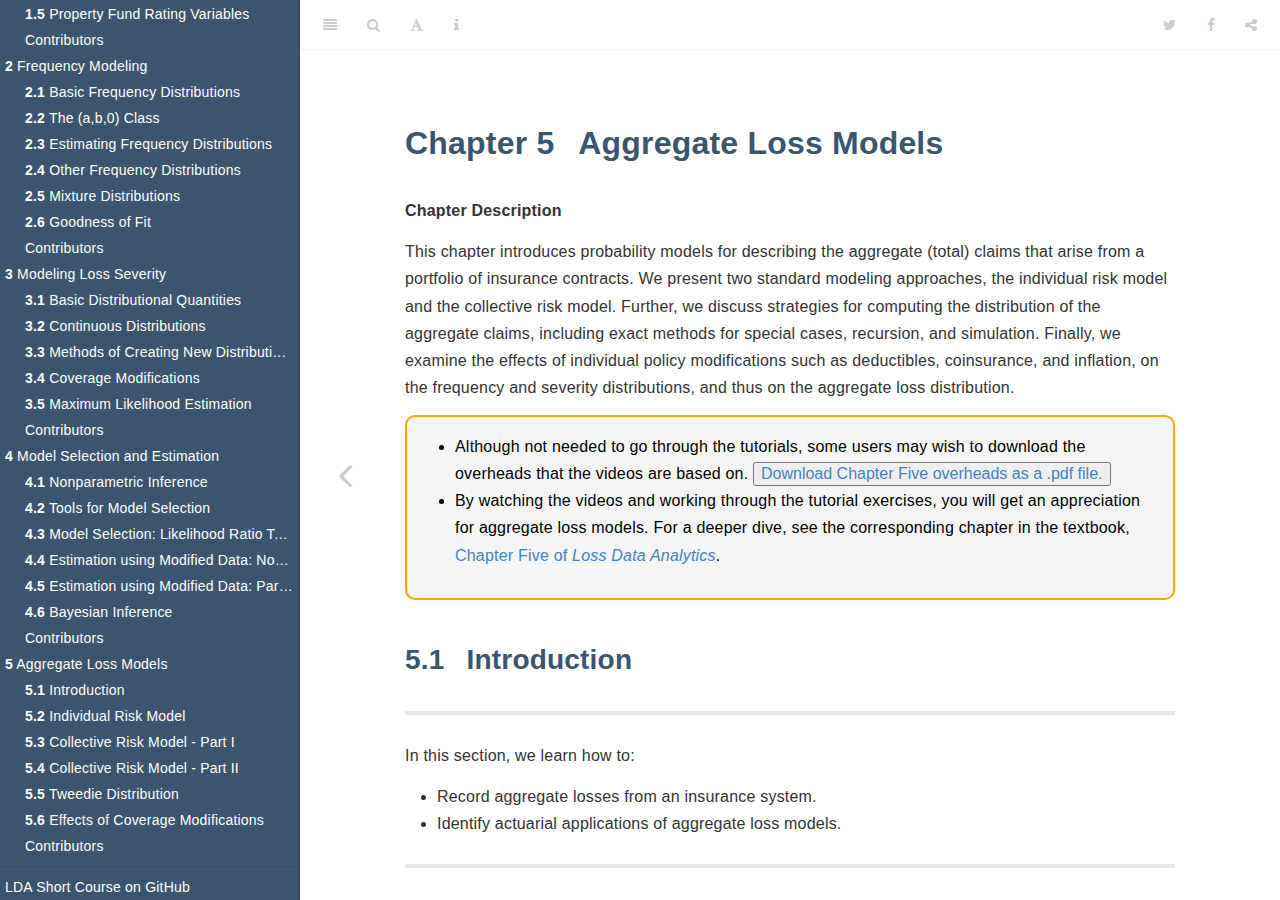
==== docs/aggregate-loss-models.html @ 30277936 "Almost Version 1.0" ====
<!DOCTYPE html>
<html lang="" xml:lang="">
<head>

  <meta charset="utf-8" />
  <meta http-equiv="X-UA-Compatible" content="IE=edge" />
  <title>Chapter 5 Aggregate Loss Models | Loss Data Analytics: Short Course</title>
  <meta name="description" content="This is an interactive, online, freely available short course. It will contain many interactive objects (quizzes, computer demonstrations, interactive graphs, video, and the like) to promote deeper learning." />
  <meta name="generator" content="bookdown 0.21 and GitBook 2.6.7" />

  <meta property="og:title" content="Chapter 5 Aggregate Loss Models | Loss Data Analytics: Short Course" />
  <meta property="og:type" content="book" />
  
  
  <meta property="og:description" content="This is an interactive, online, freely available short course. It will contain many interactive objects (quizzes, computer demonstrations, interactive graphs, video, and the like) to promote deeper learning." />
  <meta name="github-repo" content="https://github.com/OpenActTextDev/LDAShortCourse1" />

  <meta name="twitter:card" content="summary" />
  <meta name="twitter:title" content="Chapter 5 Aggregate Loss Models | Loss Data Analytics: Short Course" />
  
  <meta name="twitter:description" content="This is an interactive, online, freely available short course. It will contain many interactive objects (quizzes, computer demonstrations, interactive graphs, video, and the like) to promote deeper learning." />
  

<meta name="author" content="A short course authored by the Actuarial Community" />



  <meta name="viewport" content="width=device-width, initial-scale=1" />
  <meta name="apple-mobile-web-app-capable" content="yes" />
  <meta name="apple-mobile-web-app-status-bar-style" content="black" />
  
  
<link rel="prev" href="model-selection-and-estimation.html"/>

<script src="libs/jquery-2.2.3/jquery.min.js"></script>
<link href="libs/gitbook-2.6.7/css/style.css" rel="stylesheet" />
<link href="libs/gitbook-2.6.7/css/plugin-table.css" rel="stylesheet" />
<link href="libs/gitbook-2.6.7/css/plugin-bookdown.css" rel="stylesheet" />
<link href="libs/gitbook-2.6.7/css/plugin-highlight.css" rel="stylesheet" />
<link href="libs/gitbook-2.6.7/css/plugin-search.css" rel="stylesheet" />
<link href="libs/gitbook-2.6.7/css/plugin-fontsettings.css" rel="stylesheet" />
<link href="libs/gitbook-2.6.7/css/plugin-clipboard.css" rel="stylesheet" />










<!-- Various toggle functions used throughout --> 
<script language="javascript">
function toggle(id1,id2) {
	var ele = document.getElementById(id1); var text = document.getElementById(id2);
	if (ele.style.display == "block") {ele.style.display = "none"; text.innerHTML = "Show Solution";}
		else {ele.style.display = "block"; text.innerHTML = "Hide Solution";}}
function togglecode(id1,id2) {
   var ele = document.getElementById(id1); var text = document.getElementById(id2);
   if (ele.style.display == "block") {ele.style.display = "none"; text.innerHTML = "Show R Code";}
      else {ele.style.display = "block"; text.innerHTML = "Hide R Code";}}
function toggleEX(id1,id2) {
   var ele = document.getElementById(id1); var text = document.getElementById(id2);
   if (ele.style.display == "block") {ele.style.display = "none"; text.innerHTML = "Show Example";}
      else {ele.style.display = "block"; text.innerHTML = "Hide Example";}}
function toggleTheory(id1,id2) {
   var ele = document.getElementById(id1); var text = document.getElementById(id2);
   if (ele.style.display == "block") {ele.style.display = "none"; text.innerHTML = "Show Theory";}
      else {ele.style.display = "block"; text.innerHTML = "Hide Theory";}}
function toggleQuiz(id1,id2) {
   var ele = document.getElementById(id1); var text = document.getElementById(id2);
   if (ele.style.display == "block") {ele.style.display = "none"; text.innerHTML = "Show Quiz Solution";}
      else {ele.style.display = "block"; text.innerHTML = "Hide Quiz Solution";}}      
</script>

<!-- A few functions for revealing definitions -->
<script language="javascript">
<!--   $( function() {
    $("#tabs").tabs();
  } ); -->

$(document).ready(function(){
    $('[data-toggle="tooltip"]').tooltip();
});

$(document).ready(function(){
    $('[data-toggle="popover"]').popover(); 
});
</script>
<script language="javascript">
function openTab(evt, tabName) {
    var i, tabcontent, tablinks;
    tabcontent = document.getElementsByClassName("tabcontent");
    for (i = 0; i < tabcontent.length; i++) {
        tabcontent[i].style.display = "none";
    }
    tablinks = document.getElementsByClassName("tablinks");
    for (i = 0; i < tablinks.length; i++) {
        tablinks[i].className = tablinks[i].className.replace(" active", "");
    }
    document.getElementById(tabName).style.display = "block";
    evt.currentTarget.className += " active";
}

// Get the element with id="defaultOpen" and click on it
document.getElementById("defaultOpen").click();
</script>

<script language="javascript">
function toggle(id1,id2) {
	var ele = document.getElementById(id1); var text = document.getElementById(id2);
	if (ele.style.display == "block") {ele.style.display = "none"; text.innerHTML = "Show Solution";}
		else {ele.style.display = "block"; text.innerHTML = "Hide Solution";}}
</script>

<script language="javascript">
function togglecode(id1,id2) {
   var ele = document.getElementById(id1); var text = document.getElementById(id2);
   if (ele.style.display == "block") {ele.style.display = "none"; text.innerHTML = "Show R Code";}
      else {ele.style.display = "block"; text.innerHTML = "Hide R Code";}}
</script>
<script language="javascript">
function toggleEX(id1,id2) {
   var ele = document.getElementById(id1); var text = document.getElementById(id2);
   if (ele.style.display == "block") {ele.style.display = "none"; text.innerHTML = "Show Example";}
      else {ele.style.display = "block"; text.innerHTML = "Hide Example";}}
</script>
<script language="javascript">
function toggleTheory(id1,id2) {
   var ele = document.getElementById(id1); var text = document.getElementById(id2);
   if (ele.style.display == "block") {ele.style.display = "none"; text.innerHTML = "Show Theory";}
      else {ele.style.display = "block"; text.innerHTML = "Hide Theory";}}
</script>

<script language="javascript">
function toggleDet(id1,id2) {
   var ele = document.getElementById(id1); var text = document.getElementById(id2);
   if (ele.style.display == "block") {ele.style.display = "none"; text.innerHTML = "Show Details";}
      else {ele.style.display = "block"; text.innerHTML = "Hide  Details";}}
</script>

<script language="javascript">
$(document).ready(function(){
    $('[data-toggle="tooltip"]').tooltip();
});
</script>


<script>
$(document).ready(function(){
    $('[data-toggle="popover"]').popover(); 
});
</script>


<script src=https://cdn.datacamp.com/datacamp-light-latest.min.js></script>


<style>
/* Rearrange console label */
.datacamp-exercise ol li, .datacamp-exercise ul li {
  margin-bottom: 0em !important;
}

/* Remove bullet marker */
.datacamp-exercise ol li::before, .datacamp-exercise ul li::before {
  content: '' !important;
}
</style>


<script language="javascript">
var submitAnswer = function() {

  var radios = document.getElementsByName('choice');
  var val= "";
  for (var i = 0, length = radios.length; i < length; i++) {
      if (radios[i].checked) {
         val = radios[i].value; 
         break;
       }
  }
  
  if (val == "" ) {
    alert('please select choice answer');
  } else if ( val == "Correct" ) {
    alert('Answer is correct !');
  } else {
    alert('Answer is wrong');
  }
};
</script>





<!-- Global site tag (gtag.js) - Google Analytics -->
<script async src="https://www.googletagmanager.com/gtag/js?id=UA-125587869-1"></script>
<script>
  window.dataLayer = window.dataLayer || [];
  function gtag(){dataLayer.push(arguments);}
  gtag('js', new Date());

  gtag('config', 'UA-125587869-1');
</script>



<link rel="stylesheet" href="style.css" type="text/css" />
</head>

<body>



  <div class="book without-animation with-summary font-size-2 font-family-1" data-basepath=".">

    <div class="book-summary">
      <nav role="navigation">

<ul class="summary">
<li><a href="./">Loss Data Analytics: Short Course</a></li>

<li class="divider"></li>
<li class="chapter" data-level="" data-path="index.html"><a href="index.html"><i class="fa fa-check"></i>Preface</a><ul>
<li class="chapter" data-level="" data-path="index.html"><a href="index.html#why-loss-data-analytics"><i class="fa fa-check"></i>Why Loss Data Analytics?</a></li>
<li class="chapter" data-level="" data-path="index.html"><a href="index.html#resources"><i class="fa fa-check"></i>Resources</a></li>
<li class="chapter" data-level="" data-path="index.html"><a href="index.html#how-to-navigate-this-tutorial"><i class="fa fa-check"></i>How to Navigate this Tutorial</a></li>
<li><a href="index.html#a-word-from-our-sponsor-astin-education-astin-academy">A Word from our Sponsor: <br> Astin + Education = Astin Academy</a></li>
<li class="chapter" data-level="" data-path="index.html"><a href="index.html#contributors"><i class="fa fa-check"></i>Contributors</a></li>
</ul></li>
<li class="chapter" data-level="1" data-path="introduction-to-loss-data-analytics.html"><a href="introduction-to-loss-data-analytics.html"><i class="fa fa-check"></i><b>1</b> Introduction to Loss Data Analytics</a><ul>
<li class="chapter" data-level="1.1" data-path="introduction-to-loss-data-analytics.html"><a href="introduction-to-loss-data-analytics.html#Sec:Intro"><i class="fa fa-check"></i><b>1.1</b> Relevance of Analytics to Insurance Activities</a></li>
<li class="chapter" data-level="1.2" data-path="introduction-to-loss-data-analytics.html"><a href="introduction-to-loss-data-analytics.html#Sec:PredModApps"><i class="fa fa-check"></i><b>1.2</b> Insurance Company Operations</a></li>
<li class="chapter" data-level="1.3" data-path="introduction-to-loss-data-analytics.html"><a href="introduction-to-loss-data-analytics.html#Sec:LGPIF"><i class="fa fa-check"></i><b>1.3</b> Case Study: Property Fund Introduction</a><ul>
<li class="chapter" data-level="1.3.1" data-path="introduction-to-loss-data-analytics.html"><a href="introduction-to-loss-data-analytics.html#exercise.-claim-frequency"><i class="fa fa-check"></i><b>1.3.1</b> Exercise. Claim Frequency</a></li>
</ul></li>
<li class="chapter" data-level="1.4" data-path="introduction-to-loss-data-analytics.html"><a href="introduction-to-loss-data-analytics.html#Sec:PropertyFundSeverity"><i class="fa fa-check"></i><b>1.4</b> Property Fund Claim Severity</a><ul>
<li class="chapter" data-level="1.4.1" data-path="introduction-to-loss-data-analytics.html"><a href="introduction-to-loss-data-analytics.html#exercise.-exploring-claim-severities"><i class="fa fa-check"></i><b>1.4.1</b> Exercise. Exploring Claim Severities</a></li>
<li class="chapter" data-level="1.4.2" data-path="introduction-to-loss-data-analytics.html"><a href="introduction-to-loss-data-analytics.html#exercise.-skewness-of-the-claim-severity-distribution"><i class="fa fa-check"></i><b>1.4.2</b> Exercise. Skewness of the Claim Severity Distribution</a></li>
<li class="chapter" data-level="1.4.3" data-path="introduction-to-loss-data-analytics.html"><a href="introduction-to-loss-data-analytics.html#exercise.-claim-severity-by-year"><i class="fa fa-check"></i><b>1.4.3</b> Exercise. Claim Severity by Year</a></li>
</ul></li>
<li class="chapter" data-level="1.5" data-path="introduction-to-loss-data-analytics.html"><a href="introduction-to-loss-data-analytics.html#Sec:LGPIFRatingVariaables"><i class="fa fa-check"></i><b>1.5</b> Property Fund Rating Variables</a><ul>
<li class="chapter" data-level="1.5.1" data-path="introduction-to-loss-data-analytics.html"><a href="introduction-to-loss-data-analytics.html#Ex:ClaimByType"><i class="fa fa-check"></i><b>1.5.1</b> Exercise. Claim by Entity Type, Fire Class, and No Claim Credit</a></li>
</ul></li>
<li class="chapter" data-level="" data-path="introduction-to-loss-data-analytics.html"><a href="introduction-to-loss-data-analytics.html#contributors-1"><i class="fa fa-check"></i>Contributors</a></li>
</ul></li>
<li class="chapter" data-level="2" data-path="frequency-modeling.html"><a href="frequency-modeling.html"><i class="fa fa-check"></i><b>2</b> Frequency Modeling</a><ul>
<li class="chapter" data-level="2.1" data-path="frequency-modeling.html"><a href="frequency-modeling.html#basic-frequency-distributions"><i class="fa fa-check"></i><b>2.1</b> Basic Frequency Distributions</a><ul>
<li class="chapter" data-level="2.1.1" data-path="frequency-modeling.html"><a href="frequency-modeling.html#exercise.-representing-the-number-of-cyber-events-with-a-binomial-distribution"><i class="fa fa-check"></i><b>2.1.1</b> Exercise. Representing the Number of Cyber Events with a Binomial Distribution</a></li>
<li class="chapter" data-level="2.1.2" data-path="frequency-modeling.html"><a href="frequency-modeling.html#exercise.-representing-the-number-of-cyber-events-with-a-poisson-distribution"><i class="fa fa-check"></i><b>2.1.2</b> Exercise. Representing the Number of Cyber Events with a Poisson Distribution</a></li>
<li class="chapter" data-level="2.1.3" data-path="frequency-modeling.html"><a href="frequency-modeling.html#exercise.-comparing-basic-count-distributions"><i class="fa fa-check"></i><b>2.1.3</b> Exercise. Comparing Basic Count Distributions</a></li>
</ul></li>
<li class="chapter" data-level="2.2" data-path="frequency-modeling.html"><a href="frequency-modeling.html#the-ab0-class"><i class="fa fa-check"></i><b>2.2</b> The (a,b,0) Class</a><ul>
<li class="chapter" data-level="2.2.1" data-path="frequency-modeling.html"><a href="frequency-modeling.html#exercise.-determining-probabilities-recursively"><i class="fa fa-check"></i><b>2.2.1</b> Exercise. Determining Probabilities Recursively</a></li>
<li class="chapter" data-level="2.2.2" data-path="frequency-modeling.html"><a href="frequency-modeling.html#exercise.-reverse-engineering-and-recursive-r-functions"><i class="fa fa-check"></i><b>2.2.2</b> Exercise. Reverse Engineering and Recursive <code>R</code> Functions</a></li>
</ul></li>
<li class="chapter" data-level="2.3" data-path="frequency-modeling.html"><a href="frequency-modeling.html#estimating-frequency-distributions"><i class="fa fa-check"></i><b>2.3</b> Estimating Frequency Distributions</a><ul>
<li class="chapter" data-level="2.3.1" data-path="frequency-modeling.html"><a href="frequency-modeling.html#Ex:CountDataCompression"><i class="fa fa-check"></i><b>2.3.1</b> Exercise. Count Data Compression - 1</a></li>
<li class="chapter" data-level="2.3.2" data-path="frequency-modeling.html"><a href="frequency-modeling.html#exercise.-count-data-compression---2"><i class="fa fa-check"></i><b>2.3.2</b> Exercise. Count Data Compression - 2</a></li>
<li class="chapter" data-level="2.3.3" data-path="frequency-modeling.html"><a href="frequency-modeling.html#exercise.-graphing-likelihoods"><i class="fa fa-check"></i><b>2.3.3</b> Exercise. Graphing Likelihoods</a></li>
<li class="chapter" data-level="2.3.4" data-path="frequency-modeling.html"><a href="frequency-modeling.html#exercise.-fitting-a-binomial-distribution"><i class="fa fa-check"></i><b>2.3.4</b> Exercise. Fitting a Binomial Distribution</a></li>
<li class="chapter" data-level="2.3.5" data-path="frequency-modeling.html"><a href="frequency-modeling.html#exercise.-fitting-a-negative-binomial-distribution"><i class="fa fa-check"></i><b>2.3.5</b> Exercise. Fitting a Negative Binomial Distribution</a></li>
</ul></li>
<li class="chapter" data-level="2.4" data-path="frequency-modeling.html"><a href="frequency-modeling.html#other-frequency-distributions"><i class="fa fa-check"></i><b>2.4</b> Other Frequency Distributions</a><ul>
<li class="chapter" data-level="2.4.1" data-path="frequency-modeling.html"><a href="frequency-modeling.html#exercise.-the-ab1-distribution-and-its-moments"><i class="fa fa-check"></i><b>2.4.1</b> Exercise. The (<em>a,b</em>,1) Distribution and its Moments</a></li>
</ul></li>
<li class="chapter" data-level="2.5" data-path="frequency-modeling.html"><a href="frequency-modeling.html#mixture-distributions"><i class="fa fa-check"></i><b>2.5</b> Mixture Distributions</a><ul>
<li class="chapter" data-level="2.5.1" data-path="frequency-modeling.html"><a href="frequency-modeling.html#exercise.-mixtures-of-workers-compensation-claims"><i class="fa fa-check"></i><b>2.5.1</b> Exercise. Mixtures of Workers’ Compensation Claims</a></li>
<li class="chapter" data-level="2.5.2" data-path="frequency-modeling.html"><a href="frequency-modeling.html#exercise.-finite-number-of-mixture-distributions"><i class="fa fa-check"></i><b>2.5.2</b> Exercise. Finite Number of Mixture Distributions</a></li>
<li class="chapter" data-level="2.5.3" data-path="frequency-modeling.html"><a href="frequency-modeling.html#exercise.-gamma-mixture-of-poissons"><i class="fa fa-check"></i><b>2.5.3</b> Exercise. Gamma Mixture of Poissons</a></li>
</ul></li>
<li class="chapter" data-level="2.6" data-path="frequency-modeling.html"><a href="frequency-modeling.html#goodness-of-fit"><i class="fa fa-check"></i><b>2.6</b> Goodness of Fit</a><ul>
<li class="chapter" data-level="2.6.1" data-path="frequency-modeling.html"><a href="frequency-modeling.html#exercise.-goodness-of-fit-zero-modified-poisson"><i class="fa fa-check"></i><b>2.6.1</b> Exercise. Goodness of Fit: Zero-Modified Poisson</a></li>
</ul></li>
<li class="chapter" data-level="" data-path="frequency-modeling.html"><a href="frequency-modeling.html#contributors-2"><i class="fa fa-check"></i>Contributors</a></li>
</ul></li>
<li class="chapter" data-level="3" data-path="modeling-loss-severity.html"><a href="modeling-loss-severity.html"><i class="fa fa-check"></i><b>3</b> Modeling Loss Severity</a><ul>
<li class="chapter" data-level="3.1" data-path="modeling-loss-severity.html"><a href="modeling-loss-severity.html#basic-distributional-quantities"><i class="fa fa-check"></i><b>3.1</b> Basic Distributional Quantities</a><ul>
<li class="chapter" data-level="3.1.1" data-path="modeling-loss-severity.html"><a href="modeling-loss-severity.html#exercise.-moments-can-be-misleading"><i class="fa fa-check"></i><b>3.1.1</b> Exercise. Moments Can Be Misleading</a></li>
<li class="chapter" data-level="3.1.2" data-path="modeling-loss-severity.html"><a href="modeling-loss-severity.html#exercise.-determining-boxplots-and-quantiles"><i class="fa fa-check"></i><b>3.1.2</b> Exercise. Determining Boxplots and Quantiles</a></li>
<li class="chapter" data-level="3.1.3" data-path="modeling-loss-severity.html"><a href="modeling-loss-severity.html#exercise.-gamma-moment-generating-function"><i class="fa fa-check"></i><b>3.1.3</b> Exercise. Gamma Moment Generating Function</a></li>
<li class="chapter" data-level="3.1.4" data-path="modeling-loss-severity.html"><a href="modeling-loss-severity.html#exercise.-visualizing-moment-generating-functions"><i class="fa fa-check"></i><b>3.1.4</b> Exercise. Visualizing Moment Generating Functions</a></li>
<li class="chapter" data-level="3.1.5" data-path="modeling-loss-severity.html"><a href="modeling-loss-severity.html#exercise.-determining-moments-using-moment-generating-functions"><i class="fa fa-check"></i><b>3.1.5</b> Exercise. Determining Moments using Moment Generating Functions</a></li>
</ul></li>
<li class="chapter" data-level="3.2" data-path="modeling-loss-severity.html"><a href="modeling-loss-severity.html#continuous-distributions"><i class="fa fa-check"></i><b>3.2</b> Continuous Distributions</a><ul>
<li class="chapter" data-level="3.2.1" data-path="modeling-loss-severity.html"><a href="modeling-loss-severity.html#exercise."><i class="fa fa-check"></i><b>3.2.1</b> Exercise.</a></li>
<li class="chapter" data-level="3.2.2" data-path="modeling-loss-severity.html"><a href="modeling-loss-severity.html#exercise.-visualizing-the-gamma-distribution"><i class="fa fa-check"></i><b>3.2.2</b> Exercise. Visualizing the Gamma Distribution</a></li>
<li class="chapter" data-level="3.2.3" data-path="modeling-loss-severity.html"><a href="modeling-loss-severity.html#Ex:CreateParetoDensityFct"><i class="fa fa-check"></i><b>3.2.3</b> Exercise. Creating a Pareto Density Function</a></li>
</ul></li>
<li class="chapter" data-level="3.3" data-path="modeling-loss-severity.html"><a href="modeling-loss-severity.html#methods-of-creating-new-distributions"><i class="fa fa-check"></i><b>3.3</b> Methods of Creating New Distributions</a><ul>
<li class="chapter" data-level="3.3.1" data-path="modeling-loss-severity.html"><a href="modeling-loss-severity.html#exercise.-using-the-logarithmic-transformation-to-create-a-new-distribution"><i class="fa fa-check"></i><b>3.3.1</b> Exercise. Using the Logarithmic Transformation to Create a New Distribution</a></li>
<li class="chapter" data-level="3.3.2" data-path="modeling-loss-severity.html"><a href="modeling-loss-severity.html#exercise.-creating-a-mixture-distribution"><i class="fa fa-check"></i><b>3.3.2</b> Exercise. Creating a Mixture Distribution</a></li>
</ul></li>
<li class="chapter" data-level="3.4" data-path="modeling-loss-severity.html"><a href="modeling-loss-severity.html#coverage-modifications"><i class="fa fa-check"></i><b>3.4</b> Coverage Modifications</a><ul>
<li class="chapter" data-level="3.4.1" data-path="modeling-loss-severity.html"><a href="modeling-loss-severity.html#exercise.-calculate-moments-of-the-lognormal-distribution"><i class="fa fa-check"></i><b>3.4.1</b> Exercise. Calculate Moments of the Lognormal Distribution</a></li>
<li class="chapter" data-level="3.4.2" data-path="modeling-loss-severity.html"><a href="modeling-loss-severity.html#exercise.-calculate-limited-expected-value-of-the-lognormal-distribution"><i class="fa fa-check"></i><b>3.4.2</b> Exercise. Calculate Limited Expected Value of the Lognormal Distribution</a></li>
<li class="chapter" data-level="3.4.3" data-path="modeling-loss-severity.html"><a href="modeling-loss-severity.html#exercise.-expected-claims-subject-to-a-deductible"><i class="fa fa-check"></i><b>3.4.3</b> Exercise. Expected Claims Subject to a Deductible</a></li>
<li class="chapter" data-level="3.4.4" data-path="modeling-loss-severity.html"><a href="modeling-loss-severity.html#exercise.-expected-claims-subject-to-a-deductible-and-coinsurance"><i class="fa fa-check"></i><b>3.4.4</b> Exercise. Expected Claims Subject to a Deductible and Coinsurance</a></li>
</ul></li>
<li class="chapter" data-level="3.5" data-path="modeling-loss-severity.html"><a href="modeling-loss-severity.html#maximum-likelihood-estimation"><i class="fa fa-check"></i><b>3.5</b> Maximum Likelihood Estimation</a><ul>
<li class="chapter" data-level="3.5.1" data-path="modeling-loss-severity.html"><a href="modeling-loss-severity.html#Ex:MLEPareto"><i class="fa fa-check"></i><b>3.5.1</b> Exercise. Maximum Likelihood Estimation for a Pareto Distribution</a></li>
<li class="chapter" data-level="3.5.2" data-path="modeling-loss-severity.html"><a href="modeling-loss-severity.html#exercise.-finding-standard-errors-for-maximum-likelihood-estimates"><i class="fa fa-check"></i><b>3.5.2</b> Exercise. Finding Standard Errors for Maximum Likelihood Estimates</a></li>
</ul></li>
<li class="chapter" data-level="" data-path="modeling-loss-severity.html"><a href="modeling-loss-severity.html#contributors-3"><i class="fa fa-check"></i>Contributors</a></li>
</ul></li>
<li class="chapter" data-level="4" data-path="model-selection-and-estimation.html"><a href="model-selection-and-estimation.html"><i class="fa fa-check"></i><b>4</b> Model Selection and Estimation</a><ul>
<li class="chapter" data-level="4.1" data-path="model-selection-and-estimation.html"><a href="model-selection-and-estimation.html#Sec:NonInf"><i class="fa fa-check"></i><b>4.1</b> Nonparametric Inference</a><ul>
<li class="chapter" data-level="4.1.1" data-path="model-selection-and-estimation.html"><a href="model-selection-and-estimation.html#exercise.-empirical-distribution-function-and-quartiles-percentiles-and-quantiles"><i class="fa fa-check"></i><b>4.1.1</b> Exercise. Empirical Distribution Function and Quartiles, Percentiles and Quantiles</a></li>
<li class="chapter" data-level="4.1.2" data-path="model-selection-and-estimation.html"><a href="model-selection-and-estimation.html#exercise.-density-estimators"><i class="fa fa-check"></i><b>4.1.2</b> Exercise. Density Estimators</a></li>
<li class="chapter" data-level="4.1.3" data-path="model-selection-and-estimation.html"><a href="model-selection-and-estimation.html#exercise.-claim-frequency-1"><i class="fa fa-check"></i><b>4.1.3</b> Exercise. Claim Frequency</a></li>
</ul></li>
<li class="chapter" data-level="4.2" data-path="model-selection-and-estimation.html"><a href="model-selection-and-estimation.html#tools-for-model-selection"><i class="fa fa-check"></i><b>4.2</b> Tools for Model Selection</a><ul>
<li class="chapter" data-level="4.2.1" data-path="model-selection-and-estimation.html"><a href="model-selection-and-estimation.html#exercise.-probability-probability-pp-plot"><i class="fa fa-check"></i><b>4.2.1</b> Exercise. Probability-Probability (<span class="math inline">\(pp\)</span>) plot</a></li>
<li class="chapter" data-level="4.2.2" data-path="model-selection-and-estimation.html"><a href="model-selection-and-estimation.html#exercise.-quantile-quantile-qq-plot"><i class="fa fa-check"></i><b>4.2.2</b> Exercise. Quantile-Quantile (<span class="math inline">\(qq\)</span>) plot</a></li>
<li class="chapter" data-level="4.2.3" data-path="model-selection-and-estimation.html"><a href="model-selection-and-estimation.html#exercise.-kolmogorov-smirnov-test"><i class="fa fa-check"></i><b>4.2.3</b> Exercise. Kolmogorov-Smirnov test</a></li>
</ul></li>
<li class="chapter" data-level="4.3" data-path="model-selection-and-estimation.html"><a href="model-selection-and-estimation.html#model-selection-likelihood-ratio-tests-and-goodness-of-fit"><i class="fa fa-check"></i><b>4.3</b> Model Selection: Likelihood Ratio Tests and Goodness of Fit</a></li>
<li class="chapter" data-level="4.4" data-path="model-selection-and-estimation.html"><a href="model-selection-and-estimation.html#estimation-using-modified-data-nonparametric-approach"><i class="fa fa-check"></i><b>4.4</b> Estimation using Modified Data: Nonparametric Approach</a><ul>
<li class="chapter" data-level="4.4.1" data-path="model-selection-and-estimation.html"><a href="model-selection-and-estimation.html#exercise.-nonparametric-estimation-using-modified-data"><i class="fa fa-check"></i><b>4.4.1</b> Exercise. Nonparametric Estimation using Modified Data</a></li>
<li class="chapter" data-level="4.4.2" data-path="model-selection-and-estimation.html"><a href="model-selection-and-estimation.html#exercise.-nonparametric-estimation-using-modified-data-ii"><i class="fa fa-check"></i><b>4.4.2</b> Exercise. Nonparametric Estimation using Modified Data II</a></li>
</ul></li>
<li class="chapter" data-level="4.5" data-path="model-selection-and-estimation.html"><a href="model-selection-and-estimation.html#estimation-using-modified-data-parametric-approach"><i class="fa fa-check"></i><b>4.5</b> Estimation using Modified Data: Parametric Approach</a></li>
<li class="chapter" data-level="4.6" data-path="model-selection-and-estimation.html"><a href="model-selection-and-estimation.html#bayesian-inference"><i class="fa fa-check"></i><b>4.6</b> Bayesian Inference</a><ul>
<li class="chapter" data-level="4.6.1" data-path="model-selection-and-estimation.html"><a href="model-selection-and-estimation.html#visualizing-bayesian-methods"><i class="fa fa-check"></i><b>4.6.1</b> Visualizing Bayesian Methods</a></li>
</ul></li>
<li class="chapter" data-level="" data-path="model-selection-and-estimation.html"><a href="model-selection-and-estimation.html#contributors-4"><i class="fa fa-check"></i>Contributors</a></li>
</ul></li>
<li class="chapter" data-level="5" data-path="aggregate-loss-models.html"><a href="aggregate-loss-models.html"><i class="fa fa-check"></i><b>5</b> Aggregate Loss Models</a><ul>
<li class="chapter" data-level="5.1" data-path="aggregate-loss-models.html"><a href="aggregate-loss-models.html#introduction"><i class="fa fa-check"></i><b>5.1</b> Introduction</a></li>
<li class="chapter" data-level="5.2" data-path="aggregate-loss-models.html"><a href="aggregate-loss-models.html#individual-risk-model"><i class="fa fa-check"></i><b>5.2</b> Individual Risk Model</a><ul>
<li class="chapter" data-level="5.2.1" data-path="aggregate-loss-models.html"><a href="aggregate-loss-models.html#Ex:IRM1"><i class="fa fa-check"></i><b>5.2.1</b> Exercise. Individual Risk Model I</a></li>
<li class="chapter" data-level="5.2.2" data-path="aggregate-loss-models.html"><a href="aggregate-loss-models.html#exercise.-individual-risk-model-ii"><i class="fa fa-check"></i><b>5.2.2</b> Exercise. Individual Risk Model II</a></li>
</ul></li>
<li class="chapter" data-level="5.3" data-path="aggregate-loss-models.html"><a href="aggregate-loss-models.html#collective-risk-model---part-i"><i class="fa fa-check"></i><b>5.3</b> Collective Risk Model - Part I</a><ul>
<li class="chapter" data-level="5.3.1" data-path="aggregate-loss-models.html"><a href="aggregate-loss-models.html#exercise.-collective-risk-model-i"><i class="fa fa-check"></i><b>5.3.1</b> Exercise. Collective Risk Model I</a></li>
</ul></li>
<li class="chapter" data-level="5.4" data-path="aggregate-loss-models.html"><a href="aggregate-loss-models.html#collective-risk-model---part-ii"><i class="fa fa-check"></i><b>5.4</b> Collective Risk Model - Part II</a><ul>
<li class="chapter" data-level="5.4.1" data-path="aggregate-loss-models.html"><a href="aggregate-loss-models.html#exercise.-collective-risk-model-ii"><i class="fa fa-check"></i><b>5.4.1</b> Exercise. Collective Risk Model II</a></li>
</ul></li>
<li class="chapter" data-level="5.5" data-path="aggregate-loss-models.html"><a href="aggregate-loss-models.html#tweedie-distribution"><i class="fa fa-check"></i><b>5.5</b> Tweedie Distribution</a><ul>
<li class="chapter" data-level="5.5.1" data-path="aggregate-loss-models.html"><a href="aggregate-loss-models.html#exercise.-tweedie-distribution"><i class="fa fa-check"></i><b>5.5.1</b> Exercise. Tweedie Distribution</a></li>
</ul></li>
<li class="chapter" data-level="5.6" data-path="aggregate-loss-models.html"><a href="aggregate-loss-models.html#effects-of-coverage-modifications"><i class="fa fa-check"></i><b>5.6</b> Effects of Coverage Modifications</a></li>
<li class="chapter" data-level="" data-path="aggregate-loss-models.html"><a href="aggregate-loss-models.html#contributors-5"><i class="fa fa-check"></i>Contributors</a></li>
</ul></li>
<li class="divider"></li>
<li><a href="https://github.com/OpenActTextDev/LDACourse1/" target="blank">LDA Short Course on GitHub</a></li>

</ul>

      </nav>
    </div>

    <div class="book-body">
      <div class="body-inner">
        <div class="book-header" role="navigation">
          <h1>
            <i class="fa fa-circle-o-notch fa-spin"></i><a href="./">Loss Data Analytics: Short Course</a>
          </h1>
        </div>

        <div class="page-wrapper" tabindex="-1" role="main">
          <div class="page-inner">

            <section class="normal" id="section-">
<div id="aggregate-loss-models" class="section level1">
<h1><span class="header-section-number">Chapter 5</span> Aggregate Loss Models</h1>
<p><strong>Chapter Description</strong></p>
<p>This chapter introduces probability models for describing the aggregate (total) claims that arise from a portfolio of insurance contracts. We present two standard modeling approaches, the individual risk model and the collective risk model. Further, we discuss strategies for computing the distribution of the aggregate claims, including exact methods for special cases, recursion, and simulation. Finally, we examine the effects of individual policy modifications such as deductibles, coinsurance, and inflation, on the frequency and severity distributions, and thus on the aggregate loss distribution.</p>
<div class="blackbox">
<ul>
<li>Although not needed to go through the tutorials, some users may wish to download the overheads that the videos are based on. <button download><a href="https://raw.githubusercontent.com/OpenActTextDev/LDACourse1/main/LDA1.Overheads/LDA1.Chap5.pdf">Download Chapter Five overheads as a .pdf file.</a></button></li>
<li>By watching the videos and working through the tutorial exercises, you will get an appreciation for aggregate loss models. For a deeper dive, see the corresponding chapter in the textbook, <a href="https://openacttexts.github.io/Loss-Data-Analytics/C-AggLossModels.html">Chapter Five of <em>Loss Data Analytics</em></a>.</li>
</ul>
</div>
<div id="introduction" class="section level2">
<h2><span class="header-section-number">5.1</span> Introduction</h2>
<hr />
<p>In this section, we learn how to:</p>
<ul>
<li>Record aggregate losses from an insurance system.</li>
<li>Identify actuarial applications of aggregate loss models.</li>
</ul>
<hr />
<div id="video-introduction-to-aggregate-loss-models" class="section level4 unnumbered">
<h4>Video: Introduction to Aggregate Loss Models</h4>
<center>
<iframe id="kaltura_player" src="https://cdnapisec.kaltura.com/p/1660902/sp/166090200/embedIframeJs/uiconf_id/25717641/partner_id/1660902?iframeembed=true&amp;playerId=kaltura_player&amp;entry_id=1_bock2cl4&amp;flashvars[streamerType]=auto&amp;flashvars[localizationCode]=en_US&amp;flashvars[leadWithHTML5]=true&amp;flashvars[sideBarContainer.plugin]=true&amp;flashvars[sideBarContainer.position]=left&amp;flashvars[sideBarContainer.clickToClose]=true&amp;flashvars[chapters.plugin]=true&amp;flashvars[chapters.layout]=vertical&amp;flashvars[chapters.thumbnailRotator]=false&amp;flashvars[streamSelector.plugin]=true&amp;flashvars[EmbedPlayer.SpinnerTarget]=videoHolder&amp;flashvars[dualScreen.plugin]=true&amp;flashvars[Kaltura.addCrossoriginToIframe]=true&amp;&amp;wid=1_1bqvxhby" width="649" height="401" allowfullscreen webkitallowfullscreen mozAllowFullScreen allow="autoplay *; fullscreen *; encrypted-media *" frameborder="0" title="Kaltura Player">
</iframe>
</center>
</div>
<div id="overheads-introduction-to-aggregate-loss-models-click-tab-to-view" class="section level4 unnumbered">
<h4>Overheads: Introduction to Aggregate Loss Models (Click Tab to View)</h4>
<div class="tab">
<button class="tablinks" onclick="openTab(event, 'Sect51A')">A. Basic Terminology</button>
<button class="tablinks" onclick="openTab(event, 'Sect51B')">B. Goal</button>
<button class="tablinks" onclick="openTab(event, 'Sect51C')">C. Models</button>
<button class="tablinks" onclick="openTab(event, 'Sect51D')">D. Example</button>
<button class="tablinks" onclick="openTab(event, 'Sect51E')">E. Applications</button>
</div>
<div id="Sect51A" class="tabcontent">
<span class="topright" onclick="this.parentElement.style.display=&#39;none&#39;">Hide</span>
<iframe src="./Overheads/LDA1.Chap5.pdf#page=3" width="100%" height="400"> </iframe>
</div>
<div id="Sect51B" class="tabcontent">
<span class="topright" onclick="this.parentElement.style.display=&#39;none&#39;">Hide</span>
<iframe src="./Overheads/LDA1.Chap5.pdf#page=4" width="100%" height="400"> </iframe>
</div>
<div id="Sect51C" class="tabcontent">
<span class="topright" onclick="this.parentElement.style.display=&#39;none&#39;">Hide</span>
<iframe src="./Overheads/LDA1.Chap5.pdf#page=5" width="100%" height="400"> </iframe>
</div>
<div id="Sect51D" class="tabcontent">
<span class="topright" onclick="this.parentElement.style.display=&#39;none&#39;">Hide</span>
<iframe src="./Overheads/LDA1.Chap5.pdf#page=7" width="100%" height="400"> </iframe>
</div>
<div id="Sect51E" class="tabcontent">
<span class="topright" onclick="this.parentElement.style.display=&#39;none&#39;">Hide</span>
<iframe src="./Overheads/LDA1.Chap5.pdf#page=8" width="100%" height="400"> </iframe>
</div>
</div>
</div>
<div id="individual-risk-model" class="section level2">
<h2><span class="header-section-number">5.2</span> Individual Risk Model</h2>
<hr />
<p>In this section, we learn how to:</p>
<ul>
<li>Build an individual risk model for a portfolio of insurance contracts.</li>
<li>Apply the individual risk model to life and nonlife insurance.</li>
<li>Compute the distribution of aggregate losses from an individual risk model.</li>
</ul>
<hr />
<div id="video-individual-risk-model" class="section level4 unnumbered">
<h4>Video: Individual Risk Model</h4>
<center>
<iframe id="kaltura_player" src="https://cdnapisec.kaltura.com/p/1660902/sp/166090200/embedIframeJs/uiconf_id/25717641/partner_id/1660902?iframeembed=true&amp;playerId=kaltura_player&amp;entry_id=1_ndjyp3ql&amp;flashvars[streamerType]=auto&amp;flashvars[localizationCode]=en_US&amp;flashvars[leadWithHTML5]=true&amp;flashvars[sideBarContainer.plugin]=true&amp;flashvars[sideBarContainer.position]=left&amp;flashvars[sideBarContainer.clickToClose]=true&amp;flashvars[chapters.plugin]=true&amp;flashvars[chapters.layout]=vertical&amp;flashvars[chapters.thumbnailRotator]=false&amp;flashvars[streamSelector.plugin]=true&amp;flashvars[EmbedPlayer.SpinnerTarget]=videoHolder&amp;flashvars[dualScreen.plugin]=true&amp;flashvars[Kaltura.addCrossoriginToIframe]=true&amp;&amp;wid=1_ivcxtqyq" width="649" height="401" allowfullscreen webkitallowfullscreen mozAllowFullScreen allow="autoplay *; fullscreen *; encrypted-media *" frameborder="0" title="Kaltura Player">
</iframe>
</center>
</div>
<div id="overheads-individual-risk-model-click-tab-to-view" class="section level4 unnumbered">
<h4>Overheads: Individual Risk Model (Click Tab to View)</h4>
<div class="tab">
<button class="tablinks" onclick="openTab(event, 'Sect52A')">A. Individual Risk Model</button>
<button class="tablinks" onclick="openTab(event, 'Sect52B')">B. Applications</button>
<button class="tablinks" onclick="openTab(event, 'Sect52C')">C. Example</button>
<button class="tablinks" onclick="openTab(event, 'Sect52D')">D. Aggregate Loss Distribution</button>
<button class="tablinks" onclick="openTab(event, 'Sect52E')">E. R Example #1</button>
<button class="tablinks" onclick="openTab(event, 'Sect52F')">F. R Example #2</button>
</div>
<div id="Sect52A" class="tabcontent">
<span class="topright" onclick="this.parentElement.style.display=&#39;none&#39;">Hide</span>
<iframe src="./Overheads/LDA1.Chap5.pdf#page=10" width="100%" height="400"> </iframe>
</div>
<div id="Sect52B" class="tabcontent">
<span class="topright" onclick="this.parentElement.style.display=&#39;none&#39;">Hide</span>
<iframe src="./Overheads/LDA1.Chap5.pdf#page=11" width="100%" height="400"> </iframe>
</div>
<div id="Sect52C" class="tabcontent">
<span class="topright" onclick="this.parentElement.style.display=&#39;none&#39;">Hide</span>
<iframe src="./Overheads/LDA1.Chap5.pdf#page=13" width="100%" height="400"> </iframe>
</div>
<div id="Sect52D" class="tabcontent">
<span class="topright" onclick="this.parentElement.style.display=&#39;none&#39;">Hide</span>
<iframe src="./Overheads/LDA1.Chap5.pdf#page=15" width="100%" height="400"> </iframe>
</div>
<div id="Sect52E" class="tabcontent">
<span class="topright" onclick="this.parentElement.style.display=&#39;none&#39;">Hide</span>
<iframe src="./Overheads/LDA1.Chap5.pdf#page=16" width="100%" height="400"> </iframe>
</div>
<div id="Sect52F" class="tabcontent">
<span class="topright" onclick="this.parentElement.style.display=&#39;none&#39;">Hide</span>
<iframe src="./Overheads/LDA1.Chap5.pdf#page=17" width="100%" height="400"> </iframe>
</div>
</div>
<div id="Ex:IRM1" class="section level3">
<h3><span class="header-section-number">5.2.1</span> Exercise. Individual Risk Model I</h3>
<p><strong>Assignment Text</strong></p>
<p>In this assignment, we revisit <a href="https://openacttexts.github.io/Loss-Data-Analytics/C-AggLossModels.html">Example 5.2.1 of <em>Loss Data Analytics</em></a> using <em>simulation</em> in <code>R</code>. Even though we “officially” start to work with simulation beginning in <a href="https://openacttexts.github.io/Loss-Data-Analytics/C-Simulation.html">Chapter 6 in <em>Loss Data Analytics</em></a>, this exercise provides you with an opportunity to taste a flavor of simulation.</p>
<div class="blackbox">
<p><strong>Instructions</strong></p>
<ul>
<li>Use the function <a href="https://www.rdocumentation.org/packages/stats/versions/3.6.2/topics/Binomial">rbinom()</a> to simulate the number of claims that follow binomial distribution. For reproducibility of results set the initial ‘seed’ as <code>1000</code> and then generate 10,000 observations of claim frequencies for each group of policies.</li>
<li>Specify the size and probability when you simulate the number of claims with binomial distribution in each group of policies.</li>
</ul>
</div>
<p><br></p>
<div data-datacamp-exercise="" data-height="300" data-encoded="true">
eyJsYW5ndWFnZSI6InIiLCJzYW1wbGUiOiJzZXQuc2VlZCg/PykgICAgIFxuciAgPC0gPz8gICAgICAgICBcbnExIDwtIDAuMDUgICAgICAgICBcbnEyIDwtID8/ICAgICAgICAgXG5uMSA8LSA/PyAgICAgICAgIFxubjIgPC0gMjAwICAgICAgICAgIFxuXG5uMSA8LSByYmlub20ociwgc2l6ZT1uMSwgcHJvYj1xMSkgXG5uMiA8LSByYmlub20ociwgc2l6ZT0/PywgcHJvYj0/[base64]
</div>
</div>
<div id="exercise.-individual-risk-model-ii" class="section level3">
<h3><span class="header-section-number">5.2.2</span> Exercise. Individual Risk Model II</h3>
<p><strong>Assignment Text</strong></p>
<p>Continuing our work in Exercise <a href="aggregate-loss-models.html#Ex:IRM1">5.2.1</a>, we now reproduce the theoretical results for calculation of moments in individual risk models using simulation. We use the simulated frequencies for each group of policies from Exercise <a href="aggregate-loss-models.html#Ex:IRM1">5.2.1</a> and continue to simulate compound losses in an individual risk model as elaborated in <a href="https://openacttexts.github.io/Loss-Data-Analytics/C-AggLossModels.html#computing-the-aggregate-claims-distribution">Section 5.4.2 on <em>Loss Data Analytics</em></a>.</p>
<div class="blackbox">
<p><strong>Instructions</strong></p>
<ul>
<li>Use the function <a href="https://www.rdocumentation.org/packages/stats/versions/3.6.2/topics/Uniform">runif()</a> to claim amounts that follow <em>uniform</em> distribution for each group of policies.</li>
<li>Specify the parameters of uniform random variables, minimum and maximum values of claim amounts from each type of policies.</li>
<li>Initialize an empty vector of length <span class="math inline">\(R\)</span> to store <span class="math inline">\(R\)</span> observations of simulated <span class="math inline">\(S\)</span>. In each simulation, calculate the <span class="math inline">\(j\)</span>th simulated aggregate loss and store it in <span class="math inline">\(j\)</span>th component of <span class="math inline">\(S\)</span> for <span class="math inline">\(j=1, \ldots, R\)</span>.</li>
<li>Compute the mean and variance of <span class="math inline">\(S\)</span> by simulation using <a href="https://www.rdocumentation.org/packages/base/versions/3.6.2/topics/mean">mean()</a> and <a href="https://www.rdocumentation.org/packages/stats/versions/3.6.2/topics/cor">var()</a>. Then, compare these values to their corresponding theoretical values, 2,800 and 600,467, respectively.</li>
</ul>
</div>
<p><br></p>
<div data-datacamp-exercise="" data-height="300" data-encoded="true">
[base64]/[base64]/KVxuICB4Ml9qIDwtIHJ1bmlmKD8/LCBtaW49Pz8sIG1heD1NMilcbiAgU1tqXSA8LSBzdW0oeDFfaikrc3VtKD8/[base64]
</div>
</div>
</div>
<div id="collective-risk-model---part-i" class="section level2">
<h2><span class="header-section-number">5.3</span> Collective Risk Model - Part I</h2>
<hr />
<p>In this section, we learn how to:</p>
<ul>
<li>Build a collective risk model for a portfolio of insurance contracts.</li>
<li>Calculate the mean and variance of the aggregate loss.</li>
<li>Fit frequency and severity components in a collective risk model.</li>
</ul>
<hr />
<div id="video-collective-risk-model---part-i" class="section level4 unnumbered">
<h4>Video: Collective Risk Model - Part I</h4>
<center>
<iframe id="kaltura_player" src="https://cdnapisec.kaltura.com/p/1660902/sp/166090200/embedIframeJs/uiconf_id/25717641/partner_id/1660902?iframeembed=true&amp;playerId=kaltura_player&amp;entry_id=1_w76qa2ja&amp;flashvars[streamerType]=auto&amp;flashvars[localizationCode]=en_US&amp;flashvars[leadWithHTML5]=true&amp;flashvars[sideBarContainer.plugin]=true&amp;flashvars[sideBarContainer.position]=left&amp;flashvars[sideBarContainer.clickToClose]=true&amp;flashvars[chapters.plugin]=true&amp;flashvars[chapters.layout]=vertical&amp;flashvars[chapters.thumbnailRotator]=false&amp;flashvars[streamSelector.plugin]=true&amp;flashvars[EmbedPlayer.SpinnerTarget]=videoHolder&amp;flashvars[dualScreen.plugin]=true&amp;flashvars[Kaltura.addCrossoriginToIframe]=true&amp;&amp;wid=1_g39djg7z" width="649" height="401" allowfullscreen webkitallowfullscreen mozAllowFullScreen allow="autoplay *; fullscreen *; encrypted-media *" frameborder="0" title="Kaltura Player">
</iframe>
</center>
</div>
<div id="overheads-collective-risk-model---part-i-click-tab-to-view" class="section level4 unnumbered">
<h4>Overheads: Collective Risk Model - Part I (Click Tab to View)</h4>
<div class="tab">
<button class="tablinks" onclick="openTab(event, 'Sect531A')">A. Collective Risk Model</button>
<button class="tablinks" onclick="openTab(event, 'Sect531B')">B. Compound Distribution</button>
<button class="tablinks" onclick="openTab(event, 'Sect531C')">C. Moments</button>
<button class="tablinks" onclick="openTab(event, 'Sect531D')">D. Model Fitting</button>
<button class="tablinks" onclick="openTab(event, 'Sect531E')">E. Model Fitting - Property Fund</button>
</div>
<div id="Sect531A" class="tabcontent">
<span class="topright" onclick="this.parentElement.style.display=&#39;none&#39;">Hide</span>
<iframe src="./Overheads/LDA1.Chap5.pdf#page=20" width="100%" height="400"> </iframe>
</div>
<div id="Sect531B" class="tabcontent">
<span class="topright" onclick="this.parentElement.style.display=&#39;none&#39;">Hide</span>
<iframe src="./Overheads/LDA1.Chap5.pdf#page=21" width="100%" height="400"> </iframe>
</div>
<div id="Sect531C" class="tabcontent">
<span class="topright" onclick="this.parentElement.style.display=&#39;none&#39;">Hide</span>
<iframe src="./Overheads/LDA1.Chap5.pdf#page=22" width="100%" height="400"> </iframe>
</div>
<div id="Sect531D" class="tabcontent">
<span class="topright" onclick="this.parentElement.style.display=&#39;none&#39;">Hide</span>
<iframe src="./Overheads/LDA1.Chap5.pdf#page=23" width="100%" height="400"> </iframe>
</div>
<div id="Sect531E" class="tabcontent">
<span class="topright" onclick="this.parentElement.style.display=&#39;none&#39;">Hide</span>
<iframe src="./Overheads/LDA1.Chap5.pdf#page=24" width="100%" height="400"> </iframe>
</div>
</div>
<div id="exercise.-collective-risk-model-i" class="section level3">
<h3><span class="header-section-number">5.3.1</span> Exercise. Collective Risk Model I</h3>
<p><strong>Assignment Text</strong></p>
<p>In this assignment, we will fit a collective risk model for an actual portfolio of insurance contracts, <strong>LGPIF</strong> data with <code>R</code>. We use <em>negative binomial</em> and <em>Pareto</em> distributions for the frequency and severity components, respectively.</p>
<div class="blackbox">
<p><strong>Instructions</strong></p>
<ul>
<li>Use the function <a href="https://www.rdocumentation.org/packages/stats/versions/3.6.2/topics/optim">optim()</a> to find the maximum likelihood estimates of the frequency and severity distributions.</li>
<li>For the likelihood of frequency component, we use <a href="https://www.rdocumentation.org/packages/stats/versions/3.6.2/topics/NegBinomial">dnbinom()</a>. Note that we use the same parametrization as in the <a href="https://openacttexts.github.io/Loss-Data-Analytics/C-Frequency-Modeling.html#S:important-frequency-distributions">Section 2.2 of <em>Loss Data Analytics</em></a> so that <span class="math inline">\(\text{size}=r\)</span> and <span class="math inline">\(\text{prob}=1/(1+\beta)\)</span>.</li>
<li>For the likelihood of severity component, we use <a href="https://www.rdocumentation.org/packages/bayesmeta/versions/2.6/topics/dlomax">dlomax()</a>. Note that we use the same parametrization as in the <a href="https://openacttexts.github.io/Loss-Data-Analytics/C-Severity.html#S:ContinuousDistn">Section 3.2 of <em>Loss Data Analytics</em></a> so that <span class="math inline">\(\text{shape}=\alpha\)</span> and <span class="math inline">\(\text{scale}=\theta\)</span>.</li>
</ul>
</div>
<p><br></p>
<div data-datacamp-exercise="" data-height="300" data-encoded="true">
[base64]/[base64]/[base64]/[base64]/[base64]/[base64]
</div>
</div>
</div>
<div id="collective-risk-model---part-ii" class="section level2">
<h2><span class="header-section-number">5.4</span> Collective Risk Model - Part II</h2>
<hr />
<p>In this section, we learn how to:</p>
<ul>
<li>Compute the aggregate loss distribution.</li>
<li>Implement numerical strategies in <code>R</code>.</li>
</ul>
<hr />
<div id="video-collective-risk-model---part-ii" class="section level4 unnumbered">
<h4>Video: Collective Risk Model - Part II</h4>
<center>
<iframe id="kaltura_player" src="https://cdnapisec.kaltura.com/p/1660902/sp/166090200/embedIframeJs/uiconf_id/25717641/partner_id/1660902?iframeembed=true&amp;playerId=kaltura_player&amp;entry_id=1_37zojz7d&amp;flashvars[streamerType]=auto&amp;flashvars[localizationCode]=en_US&amp;flashvars[leadWithHTML5]=true&amp;flashvars[sideBarContainer.plugin]=true&amp;flashvars[sideBarContainer.position]=left&amp;flashvars[sideBarContainer.clickToClose]=true&amp;flashvars[chapters.plugin]=true&amp;flashvars[chapters.layout]=vertical&amp;flashvars[chapters.thumbnailRotator]=false&amp;flashvars[streamSelector.plugin]=true&amp;flashvars[EmbedPlayer.SpinnerTarget]=videoHolder&amp;flashvars[dualScreen.plugin]=true&amp;flashvars[Kaltura.addCrossoriginToIframe]=true&amp;&amp;wid=1_v2a227tt" width="649" height="401" allowfullscreen webkitallowfullscreen mozAllowFullScreen allow="autoplay *; fullscreen *; encrypted-media *" frameborder="0" title="Kaltura Player">
</iframe>
</center>
</div>
<div id="overheads-collective-risk-model---part-ii-click-tab-to-view" class="section level4 unnumbered">
<h4>Overheads: Collective Risk Model - Part II (Click Tab to View)</h4>
<div class="tab">
<button class="tablinks" onclick="openTab(event, 'Sect532A')">A. Computing the Aggregate Loss Distribution</button>
<button class="tablinks" onclick="openTab(event, 'Sect532B')">B. Direct Calculation</button>
<button class="tablinks" onclick="openTab(event, 'Sect532C')">C. Direct Calculation - R Code</button>
<button class="tablinks" onclick="openTab(event, 'Sect532D')">D. Recursive Method</button>
<button class="tablinks" onclick="openTab(event, 'Sect532E')">E. Recursive Method - R Code</button>
<button class="tablinks" onclick="openTab(event, 'Sect532F')">F. Monte Carlo Simulation</button>
</div>
<div id="Sect532A" class="tabcontent">
<span class="topright" onclick="this.parentElement.style.display=&#39;none&#39;">Hide</span>
<iframe src="./Overheads/LDA1.Chap5.pdf#page=29" width="100%" height="400"> </iframe>
</div>
<div id="Sect532B" class="tabcontent">
<span class="topright" onclick="this.parentElement.style.display=&#39;none&#39;">Hide</span>
<iframe src="./Overheads/LDA1.Chap5.pdf#page=30" width="100%" height="400"> </iframe>
</div>
<div id="Sect532C" class="tabcontent">
<span class="topright" onclick="this.parentElement.style.display=&#39;none&#39;">Hide</span>
<iframe src="./Overheads/LDA1.Chap5.pdf#page=32" width="100%" height="400"> </iframe>
</div>
<div id="Sect532D" class="tabcontent">
<span class="topright" onclick="this.parentElement.style.display=&#39;none&#39;">Hide</span>
<iframe src="./Overheads/LDA1.Chap5.pdf#page=34" width="100%" height="400"> </iframe>
</div>
<div id="Sect532E" class="tabcontent">
<span class="topright" onclick="this.parentElement.style.display=&#39;none&#39;">Hide</span>
<iframe src="./Overheads/LDA1.Chap5.pdf#page=36" width="100%" height="400"> </iframe>
</div>
<div id="Sect532F" class="tabcontent">
<span class="topright" onclick="this.parentElement.style.display=&#39;none&#39;">Hide</span>
<iframe src="./Overheads/LDA1.Chap5.pdf#page=37" width="100%" height="400"> </iframe>
</div>
</div>
<div id="exercise.-collective-risk-model-ii" class="section level3">
<h3><span class="header-section-number">5.4.1</span> Exercise. Collective Risk Model II</h3>
<p><img src = "ContributorPics/hurdler.png" width = "65" height = "65" style = "float:right; margin-left: 10px; margin-top: 7px" /></p>
<p><strong>Assignment Text</strong></p>
<p>In this assignment, we will analyze the aggregate loss distribution by combining fitted frequency and severity components. Since it is usually very hard to obtain a closed form expression for the distribution function of the compound loss in a collective risk model, we rely on simulations to compute the aggregate loss distribution.</p>
<div class="blackbox">
<p><strong>Instructions</strong></p>
<ul>
<li>We use the fitted frequency and severity models using <strong>LGPIF</strong> data as we have done in Tutorial 5.3, with negative binomial and Pareto distributions, respectively.</li>
<li>To generate random samples from the fitted frequency and severity models, we use <a href="https://www.rdocumentation.org/packages/stats/versions/3.6.2/topics/NegBinomial">rnbinom()</a> and <a href="https://www.rdocumentation.org/packages/bayesmeta/versions/2.6/topics/dlomax">rlomax()</a>. Note that these generated random samples are used as inputs to compute the aggregate claim amount distribution.</li>
<li>We use <a href="https://www.rdocumentation.org/packages/actuar/versions/3.1-1/topics/aggregateDist">aggregateDist()</a> to simulate compound losses that match the observed data upon the fitted frequency and severity models. It is an important task in order to visualize the distribution of compound losses and make subsequent decisions on ratemaking.</li>
</ul>
</div>
<p><br></p>
<div data-datacamp-exercise="" data-height="300" data-encoded="true">
[base64]/PyhzaXplPT8/LCBwcm9iPTEvKDErPz8pKSkgICMgcmFuZG9tIHNhbXBsZXMgZnJvbSB0aGUgZml0dGVkIGZyZXF1ZW5jeSBtb2RlbFxuc2V2ICA8LSBleHByZXNzaW9uKGRhdGEgPSAgPz8oc2hhcGU9Pz8sIHNjYWxlPT8/KSkgIyByYW5kb20gc2FtcGxlcyBmcm9tIHRoZSBmaXR0ZWQgc2V2ZXJpdHkgbW9kZWxcbkZzICAgPC0gYWdncmVnYXRlRGlzdChcInNpbXVsYXRpb25cIiwgbmIuc2ltdWwgPSAxMDAwLFxuICAgICAgICAgICAgICAgICAgICAgIG1vZGVsLmZyZXEgPSA/[base64]
</div>
</div>
</div>
<div id="tweedie-distribution" class="section level2">
<h2><span class="header-section-number">5.5</span> Tweedie Distribution</h2>
<p>In this section, we learn how to:</p>
<ul>
<li>Construct the Tweedie distribution from a collective risk model.</li>
<li>Establish the Tweedie distribution as a member of the exponential family of distributions.</li>
<li>Fit Tweedie distribution as a generalized linear model.</li>
</ul>
<hr />
<div id="video-tweedie-distribution" class="section level4 unnumbered">
<h4>Video: Tweedie Distribution</h4>
<center>
<iframe id="kaltura_player" src="https://cdnapisec.kaltura.com/p/1660902/sp/166090200/embedIframeJs/uiconf_id/25717641/partner_id/1660902?iframeembed=true&amp;playerId=kaltura_player&amp;entry_id=1_lxnu6a93&amp;flashvars[streamerType]=auto&amp;flashvars[localizationCode]=en&amp;flashvars[leadWithHTML5]=true&amp;flashvars[sideBarContainer.plugin]=true&amp;flashvars[sideBarContainer.position]=left&amp;flashvars[sideBarContainer.clickToClose]=true&amp;flashvars[chapters.plugin]=true&amp;flashvars[chapters.layout]=vertical&amp;flashvars[chapters.thumbnailRotator]=false&amp;flashvars[streamSelector.plugin]=true&amp;flashvars[EmbedPlayer.SpinnerTarget]=videoHolder&amp;flashvars[dualScreen.plugin]=true&amp;flashvars[Kaltura.addCrossoriginToIframe]=true&amp;&amp;wid=1_jjd6r5f9" width="649" height="401" allowfullscreen webkitallowfullscreen mozAllowFullScreen allow="autoplay *; fullscreen *; encrypted-media *" frameborder="0" title="Kaltura Player">
</iframe>
</center>
</div>
<div id="overheads-tweedie-distribution-click-tab-to-view" class="section level4 unnumbered">
<h4>Overheads: Tweedie Distribution (Click Tab to View)</h4>
<div class="tab">
<button class="tablinks" onclick="openTab(event, 'Sect54A')">A. Tweedie Distribution</button>
<button class="tablinks" onclick="openTab(event, 'Sect54B')">B. Tweedie Distribution with Exposure</button>
<button class="tablinks" onclick="openTab(event, 'Sect54C')">C. Distribution Function for Tweedie Distribution</button>
<button class="tablinks" onclick="openTab(event, 'Sect54D')">D. Example</button>
<button class="tablinks" onclick="openTab(event, 'Sect54E')">E. Example - R Code</button>
</div>
<div id="Sect54A" class="tabcontent">
<span class="topright" onclick="this.parentElement.style.display=&#39;none&#39;">Hide</span>
<iframe src="./Overheads/LDA1.Chap5.pdf#page=41" width="100%" height="400"> </iframe>
</div>
<div id="Sect54B" class="tabcontent">
<span class="topright" onclick="this.parentElement.style.display=&#39;none&#39;">Hide</span>
<iframe src="./Overheads/LDA1.Chap5.pdf#page=42" width="100%" height="400"> </iframe>
</div>
<div id="Sect54C" class="tabcontent">
<span class="topright" onclick="this.parentElement.style.display=&#39;none&#39;">Hide</span>
<iframe src="./Overheads/LDA1.Chap5.pdf#page=43" width="100%" height="400"> </iframe>
</div>
<div id="Sect54D" class="tabcontent">
<span class="topright" onclick="this.parentElement.style.display=&#39;none&#39;">Hide</span>
<iframe src="./Overheads/LDA1.Chap5.pdf#page=45" width="100%" height="400"> </iframe>
</div>
<div id="Sect54E" class="tabcontent">
<span class="topright" onclick="this.parentElement.style.display=&#39;none&#39;">Hide</span>
<iframe src="./Overheads/LDA1.Chap5.pdf#page=46" width="100%" height="400"> </iframe>
</div>
</div>
<div id="exercise.-tweedie-distribution" class="section level3">
<h3><span class="header-section-number">5.5.1</span> Exercise. Tweedie Distribution</h3>
<p><img src = "ContributorPics/hurdler.png" width = "65" height = "65" style = "float:right; margin-left: 10px; margin-top: 7px" /></p>
<p><strong>Assignment Text</strong></p>
<p>In this assignment, we will fit a Tweedie model for a collective risk model using observed compound losses in LGPIF data with <code>R</code>. Unlike the previous tutorials that required separate model fitting for the frequency and severity components, use of Tweedie distribution enables us to fit a collective risk model in one step.</p>
<div class="blackbox">
<p><strong>Instructions</strong></p>
<ul>
<li>For the likelihood of the compound loss, We use <a href="https://www.rdocumentation.org/packages/tweedie/versions/2.3.3/topics/Tweedie">dtweedie()</a>, which is one of the built-in functions of <code>R</code> library <a href="https://cran.r-project.org/web/packages/tweedie/tweedie.pdf">tweedie</a> .</li>
<li>From the fitted Tweedie model via <a href="https://www.rdocumentation.org/packages/stats/versions/3.6.2/topics/optim">optim()</a>, extract the estimated mu, phi, and p.</li>
<li>After estimating the parameters of the Tweedie model, plot the empirical quantiles against the quantiles from the fitted model. Note that we generate the theoretical quantiles via <a href="https://www.rdocumentation.org/packages/tweedie/versions/2.3.3/topics/Tweedie">qtweedie()</a> and the estimated Tweedie parameters.</li>
</ul>
</div>
<p><br></p>
<div data-datacamp-exercise="" data-height="300" data-encoded="true">
[base64]/[base64]/P1xucC5lc3QgICA8LSBjb21wbG9zc19tb2QkPz9cblxucGN0IDwtIHNlcSgwLjAxLDAuOTksMC4wMSlcbnBsb3QocXR3ZWVkaWUocGN0LCBtdT0/PywgcGhpPT8/[base64]
</div>
</div>
</div>
<div id="effects-of-coverage-modifications" class="section level2">
<h2><span class="header-section-number">5.6</span> Effects of Coverage Modifications</h2>
<hr />
<p>In this section, we learn how to:</p>
<ul>
<li>Examine the impact of aggregate deductible on the aggregate loss.</li>
<li>Examine the effect of per-occurrence deductible on frequency and severity components in the aggregate loss.</li>
</ul>
<hr />
<div id="video-effects-of-coverage-modifications" class="section level4 unnumbered">
<h4>Video: Effects of Coverage Modifications</h4>
<center>
<iframe id="kaltura_player" src="https://cdnapisec.kaltura.com/p/1660902/sp/166090200/embedIframeJs/uiconf_id/25717641/partner_id/1660902?iframeembed=true&amp;playerId=kaltura_player&amp;entry_id=1_ux66n6m1&amp;flashvars[streamerType]=auto&amp;flashvars[localizationCode]=en_US&amp;flashvars[leadWithHTML5]=true&amp;flashvars[sideBarContainer.plugin]=true&amp;flashvars[sideBarContainer.position]=left&amp;flashvars[sideBarContainer.clickToClose]=true&amp;flashvars[chapters.plugin]=true&amp;flashvars[chapters.layout]=vertical&amp;flashvars[chapters.thumbnailRotator]=false&amp;flashvars[streamSelector.plugin]=true&amp;flashvars[EmbedPlayer.SpinnerTarget]=videoHolder&amp;flashvars[dualScreen.plugin]=true&amp;flashvars[Kaltura.addCrossoriginToIframe]=true&amp;&amp;wid=1_t0nnom35" width="649" height="401" allowfullscreen webkitallowfullscreen mozAllowFullScreen allow="autoplay *; fullscreen *; encrypted-media *" frameborder="0" title="Kaltura Player">
</iframe>
</center>
</div>
<div id="overheads-effects-of-coverage-modifications-click-tab-to-view" class="section level4 unnumbered">
<h4>Overheads: Effects of Coverage Modifications (Click Tab to View)</h4>
<div class="tab">
<button class="tablinks" onclick="openTab(event, 'Sect55A')">A. Aggregate Deductible</button>
<button class="tablinks" onclick="openTab(event, 'Sect55B')">B. Per-occurrence Deductible</button>
<button class="tablinks" onclick="openTab(event, 'Sect55C')">C. Per-occurrence Deductible and Frequency</button>
<button class="tablinks" onclick="openTab(event, 'Sect55D')">D. Example</button>
<button class="tablinks" onclick="openTab(event, 'Sect55E')">E. Per-occurrence Deductible</button>
</div>
<div id="Sect55A" class="tabcontent">
<span class="topright" onclick="this.parentElement.style.display=&#39;none&#39;">Hide</span>
<iframe src="./Overheads/LDA1.Chap5.pdf#page=51" width="100%" height="400"> </iframe>
</div>
<div id="Sect55B" class="tabcontent">
<span class="topright" onclick="this.parentElement.style.display=&#39;none&#39;">Hide</span>
<iframe src="./Overheads/LDA1.Chap5.pdf#page=53" width="100%" height="400"> </iframe>
</div>
<div id="Sect55C" class="tabcontent">
<span class="topright" onclick="this.parentElement.style.display=&#39;none&#39;">Hide</span>
<iframe src="./Overheads/LDA1.Chap5.pdf#page=54" width="100%" height="400"> </iframe>
</div>
<div id="Sect55D" class="tabcontent">
<span class="topright" onclick="this.parentElement.style.display=&#39;none&#39;">Hide</span>
<iframe src="./Overheads/LDA1.Chap5.pdf#page=56" width="100%" height="400"> </iframe>
</div>
<div id="Sect55E" class="tabcontent">
<span class="topright" onclick="this.parentElement.style.display=&#39;none&#39;">Hide</span>
<iframe src="./Overheads/LDA1.Chap5.pdf#page=58" width="100%" height="400"> </iframe>
</div>
</div>
</div>
<div id="contributors-5" class="section level2 unnumbered">
<h2>Contributors</h2>
<ul>
<li><strong>Authors</strong>. <strong>Himchan Jeong</strong>, Simon Fraser University, and <strong>Peng Shi</strong>, University of Wisconsin-Madison, are the principal authors of the initial version of this chapter.</li>
<li><strong>Chapter Maintainers</strong>. Please contact ??? and/or Jed at <a href="mailto:jfrees@bus.wisc.edu" class="email">jfrees@bus.wisc.edu</a> for chapter comments and suggested improvements.</li>
</ul>

</div>
</div>
            </section>

          </div>
        </div>
      </div>
<a href="model-selection-and-estimation.html" class="navigation navigation-prev navigation-unique" aria-label="Previous page"><i class="fa fa-angle-left"></i></a>

    </div>
  </div>
<script src="libs/gitbook-2.6.7/js/app.min.js"></script>
<script src="libs/gitbook-2.6.7/js/lunr.js"></script>
<script src="libs/gitbook-2.6.7/js/clipboard.min.js"></script>
<script src="libs/gitbook-2.6.7/js/plugin-search.js"></script>
<script src="libs/gitbook-2.6.7/js/plugin-sharing.js"></script>
<script src="libs/gitbook-2.6.7/js/plugin-fontsettings.js"></script>
<script src="libs/gitbook-2.6.7/js/plugin-bookdown.js"></script>
<script src="libs/gitbook-2.6.7/js/jquery.highlight.js"></script>
<script src="libs/gitbook-2.6.7/js/plugin-clipboard.js"></script>
<script>
gitbook.require(["gitbook"], function(gitbook) {
gitbook.start({
"sharing": {
"github": false,
"facebook": true,
"twitter": true,
"linkedin": false,
"weibo": false,
"instapaper": false,
"vk": false,
"all": ["facebook", "twitter", "linkedin", "weibo", "instapaper"]
},
"fontsettings": {
"theme": "white",
"family": "sans",
"size": 2
},
"edit": {
"link": null,
"text": null
},
"history": {
"link": null,
"text": null
},
"view": {
"link": null,
"text": null
},
"download": null,
"toc": {
"collapse": "subsection"
}
});
});
</script>

<!-- dynamically load mathjax for compatibility with self-contained -->
<script>
  (function () {
    var script = document.createElement("script");
    script.type = "text/javascript";
    var src = "true";
    if (src === "" || src === "true") src = "https://mathjax.rstudio.com/latest/MathJax.js?config=TeX-MML-AM_CHTML";
    if (location.protocol !== "file:")
      if (/^https?:/.test(src))
        src = src.replace(/^https?:/, '');
    script.src = src;
    document.getElementsByTagName("head")[0].appendChild(script);
  })();
</script>
</body>

</html>
---- docs/libs/gitbook-2.6.7/css/style.css ----
/*! normalize.css v2.1.0 | MIT License | git.io/normalize */img,legend{border:0}*,.fa{-webkit-font-smoothing:antialiased}.fa-ul>li,sub,sup{position:relative}.book .book-body .page-wrapper .page-inner section.normal hr:after,.book-langs-index .inner .languages:after,.buttons:after,.dropdown-menu .buttons:after{clear:both}body,html{-ms-text-size-adjust:100%;-webkit-text-size-adjust:100%}article,aside,details,figcaption,figure,footer,header,hgroup,main,nav,section,summary{display:block}audio,canvas,video{display:inline-block}.hidden,[hidden]{display:none}audio:not([controls]){display:none;height:0}html{font-family:sans-serif}body,figure{margin:0}a:focus{outline:dotted thin}a:active,a:hover{outline:0}h1{font-size:2em;margin:.67em 0}abbr[title]{border-bottom:1px dotted}b,strong{font-weight:700}dfn{font-style:italic}hr{-moz-box-sizing:content-box;box-sizing:content-box;height:0}mark{background:#ff0;color:#000}code,kbd,pre,samp{font-family:monospace,serif;font-size:1em}pre{white-space:pre-wrap}q{quotes:"\201C" "\201D" "\2018" "\2019"}small{font-size:80%}sub,sup{font-size:75%;line-height:0;vertical-align:baseline}sup{top:-.5em}sub{bottom:-.25em}svg:not(:root){overflow:hidden}fieldset{border:1px solid silver;margin:0 2px;padding:.35em .625em .75em}legend{padding:0}button,input,select,textarea{font-family:inherit;font-size:100%;margin:0}button,input{line-height:normal}button,select{text-transform:none}button,html input[type=button],input[type=reset],input[type=submit]{-webkit-appearance:button;cursor:pointer}button[disabled],html input[disabled]{cursor:default}input[type=checkbox],input[type=radio]{box-sizing:border-box;padding:0}input[type=search]{-webkit-appearance:textfield;-moz-box-sizing:content-box;-webkit-box-sizing:content-box;box-sizing:content-box}input[type=search]::-webkit-search-cancel-button{margin-right:10px;}button::-moz-focus-inner,input::-moz-focus-inner{border:0;padding:0}textarea{overflow:auto;vertical-align:top}table{border-collapse:collapse;border-spacing:0}/*!
 * Preboot v2
 *
 * Open sourced under MIT license by @mdo.
 * Some variables and mixins from Bootstrap (Apache 2 license).
 */.link-inherit,.link-inherit:focus,.link-inherit:hover{color:inherit}.fa,.fa-stack{display:inline-block}/*!
 *  Font Awesome 4.1.0 by @davegandy - http://fontawesome.io - @fontawesome
 *  License - http://fontawesome.io/license (Font: SIL OFL 1.1, CSS: MIT License)
 */@font-face{font-family:FontAwesome;src:url(./fontawesome/fontawesome-webfont.ttf?v=4.1.0) format('truetype');font-weight:400;font-style:normal}.fa{font-family:FontAwesome;font-style:normal;font-weight:400;line-height:1;-moz-osx-font-smoothing:grayscale}.book .book-header,.book .book-summary{font-family:"Helvetica Neue",Helvetica,Arial,sans-serif}.fa-lg{font-size:1.33333333em;line-height:.75em;vertical-align:-15%}.fa-2x{font-size:2em}.fa-3x{font-size:3em}.fa-4x{font-size:4em}.fa-5x{font-size:5em}.fa-fw{width:1.28571429em;text-align:center}.fa-ul{padding-left:0;margin-left:2.14285714em;list-style-type:none}.fa-li{position:absolute;left:-2.14285714em;width:2.14285714em;top:.14285714em;text-align:center}.fa-li.fa-lg{left:-1.85714286em}.fa-border{padding:.2em .25em .15em;border:.08em solid #eee;border-radius:.1em}.pull-right{float:right}.pull-left{float:left}.fa.pull-left{margin-right:.3em}.fa.pull-right{margin-left:.3em}.fa-spin{-webkit-animation:spin 2s infinite linear;-moz-animation:spin 2s infinite linear;-o-animation:spin 2s infinite linear;animation:spin 2s infinite linear}@-moz-keyframes spin{0%{-moz-transform:rotate(0)}100%{-moz-transform:rotate(359deg)}}@-webkit-keyframes spin{0%{-webkit-transform:rotate(0)}100%{-webkit-transform:rotate(359deg)}}@-o-keyframes spin{0%{-o-transform:rotate(0)}100%{-o-transform:rotate(359deg)}}@keyframes spin{0%{-webkit-transform:rotate(0);transform:rotate(0)}100%{-webkit-transform:rotate(359deg);transform:rotate(359deg)}}.fa-rotate-90{filter:progid:DXImageTransform.Microsoft.BasicImage(rotation=1);-webkit-transform:rotate(90deg);-moz-transform:rotate(90deg);-ms-transform:rotate(90deg);-o-transform:rotate(90deg);transform:rotate(90deg)}.fa-rotate-180{filter:progid:DXImageTransform.Microsoft.BasicImage(rotation=2);-webkit-transform:rotate(180deg);-moz-transform:rotate(180deg);-ms-transform:rotate(180deg);-o-transform:rotate(180deg);transform:rotate(180deg)}.fa-rotate-270{filter:progid:DXImageTransform.Microsoft.BasicImage(rotation=3);-webkit-transform:rotate(270deg);-moz-transform:rotate(270deg);-ms-transform:rotate(270deg);-o-transform:rotate(270deg);transform:rotate(270deg)}.fa-flip-horizontal{filter:progid:DXImageTransform.Microsoft.BasicImage(rotation=0, mirror=1);-webkit-transform:scale(-1,1);-moz-transform:scale(-1,1);-ms-transform:scale(-1,1);-o-transform:scale(-1,1);transform:scale(-1,1)}.fa-flip-vertical{filter:progid:DXImageTransform.Microsoft.BasicImage(rotation=2, mirror=1);-webkit-transform:scale(1,-1);-moz-transform:scale(1,-1);-ms-transform:scale(1,-1);-o-transform:scale(1,-1);transform:scale(1,-1)}.fa-stack{position:relative;width:2em;height:2em;line-height:2em;vertical-align:middle}.fa-stack-1x,.fa-stack-2x{position:absolute;left:0;width:100%;text-align:center}.fa-stack-1x{line-height:inherit}.fa-stack-2x{font-size:2em}.fa-inverse{color:#fff}.fa-glass:before{content:"\f000"}.fa-music:before{content:"\f001"}.fa-search:before{content:"\f002"}.fa-envelope-o:before{content:"\f003"}.fa-heart:before{content:"\f004"}.fa-star:before{content:"\f005"}.fa-star-o:before{content:"\f006"}.fa-user:before{content:"\f007"}.fa-film:before{content:"\f008"}.fa-th-large:before{content:"\f009"}.fa-th:before{content:"\f00a"}.fa-th-list:before{content:"\f00b"}.fa-check:before{content:"\f00c"}.fa-times:before{content:"\f00d"}.fa-search-plus:before{content:"\f00e"}.fa-search-minus:before{content:"\f010"}.fa-power-off:before{content:"\f011"}.fa-signal:before{content:"\f012"}.fa-cog:before,.fa-gear:before{content:"\f013"}.fa-trash-o:before{content:"\f014"}.fa-home:before{content:"\f015"}.fa-file-o:before{content:"\f016"}.fa-clock-o:before{content:"\f017"}.fa-road:before{content:"\f018"}.fa-download:before{content:"\f019"}.fa-arrow-circle-o-down:before{content:"\f01a"}.fa-arrow-circle-o-up:before{content:"\f01b"}.fa-inbox:before{content:"\f01c"}.fa-play-circle-o:before{content:"\f01d"}.fa-repeat:before,.fa-rotate-right:before{content:"\f01e"}.fa-refresh:before{content:"\f021"}.fa-list-alt:before{content:"\f022"}.fa-lock:before{content:"\f023"}.fa-flag:before{content:"\f024"}.fa-headphones:before{content:"\f025"}.fa-volume-off:before{content:"\f026"}.fa-volume-down:before{content:"\f027"}.fa-volume-up:before{content:"\f028"}.fa-qrcode:before{content:"\f029"}.fa-barcode:before{content:"\f02a"}.fa-tag:before{content:"\f02b"}.fa-tags:before{content:"\f02c"}.fa-book:before{content:"\f02d"}.fa-bookmark:before{content:"\f02e"}.fa-print:before{content:"\f02f"}.fa-camera:before{content:"\f030"}.fa-font:before{content:"\f031"}.fa-bold:before{content:"\f032"}.fa-italic:before{content:"\f033"}.fa-text-height:before{content:"\f034"}.fa-text-width:before{content:"\f035"}.fa-align-left:before{content:"\f036"}.fa-align-center:before{content:"\f037"}.fa-align-right:before{content:"\f038"}.fa-align-justify:before{content:"\f039"}.fa-list:before{content:"\f03a"}.fa-dedent:before,.fa-outdent:before{content:"\f03b"}.fa-indent:before{content:"\f03c"}.fa-video-camera:before{content:"\f03d"}.fa-image:before,.fa-photo:before,.fa-picture-o:before{content:"\f03e"}.fa-pencil:before{content:"\f040"}.fa-map-marker:before{content:"\f041"}.fa-adjust:before{content:"\f042"}.fa-tint:before{content:"\f043"}.fa-edit:before,.fa-pencil-square-o:before{content:"\f044"}.fa-share-square-o:before{content:"\f045"}.fa-check-square-o:before{content:"\f046"}.fa-arrows:before{content:"\f047"}.fa-step-backward:before{content:"\f048"}.fa-fast-backward:before{content:"\f049"}.fa-backward:before{content:"\f04a"}.fa-play:before{content:"\f04b"}.fa-pause:before{content:"\f04c"}.fa-stop:before{content:"\f04d"}.fa-forward:before{content:"\f04e"}.fa-fast-forward:before{content:"\f050"}.fa-step-forward:before{content:"\f051"}.fa-eject:before{content:"\f052"}.fa-chevron-left:before{content:"\f053"}.fa-chevron-right:before{content:"\f054"}.fa-plus-circle:before{content:"\f055"}.fa-minus-circle:before{content:"\f056"}.fa-times-circle:before{content:"\f057"}.fa-check-circle:before{content:"\f058"}.fa-question-circle:before{content:"\f059"}.fa-info-circle:before{content:"\f05a"}.fa-crosshairs:before{content:"\f05b"}.fa-times-circle-o:before{content:"\f05c"}.fa-check-circle-o:before{content:"\f05d"}.fa-ban:before{content:"\f05e"}.fa-arrow-left:before{content:"\f060"}.fa-arrow-right:before{content:"\f061"}.fa-arrow-up:before{content:"\f062"}.fa-arrow-down:before{content:"\f063"}.fa-mail-forward:before,.fa-share:before{content:"\f064"}.fa-expand:before{content:"\f065"}.fa-compress:before{content:"\f066"}.fa-plus:before{content:"\f067"}.fa-minus:before{content:"\f068"}.fa-asterisk:before{content:"\f069"}.fa-exclamation-circle:before{content:"\f06a"}.fa-gift:before{content:"\f06b"}.fa-leaf:before{content:"\f06c"}.fa-fire:before{content:"\f06d"}.fa-eye:before{content:"\f06e"}.fa-eye-slash:before{content:"\f070"}.fa-exclamation-triangle:before,.fa-warning:before{content:"\f071"}.fa-plane:before{content:"\f072"}.fa-calendar:before{content:"\f073"}.fa-random:before{content:"\f074"}.fa-comment:before{content:"\f075"}.fa-magnet:before{content:"\f076"}.fa-chevron-up:before{content:"\f077"}.fa-chevron-down:before{content:"\f078"}.fa-retweet:before{content:"\f079"}.fa-shopping-cart:before{content:"\f07a"}.fa-folder:before{content:"\f07b"}.fa-folder-open:before{content:"\f07c"}.fa-arrows-v:before{content:"\f07d"}.fa-arrows-h:before{content:"\f07e"}.fa-bar-chart-o:before{content:"\f080"}.fa-twitter-square:before{content:"\f081"}.fa-facebook-square:before{content:"\f082"}.fa-camera-retro:before{content:"\f083"}.fa-key:before{content:"\f084"}.fa-cogs:before,.fa-gears:before{content:"\f085"}.fa-comments:before{content:"\f086"}.fa-thumbs-o-up:before{content:"\f087"}.fa-thumbs-o-down:before{content:"\f088"}.fa-star-half:before{content:"\f089"}.fa-heart-o:before{content:"\f08a"}.fa-sign-out:before{content:"\f08b"}.fa-linkedin-square:before{content:"\f08c"}.fa-thumb-tack:before{content:"\f08d"}.fa-external-link:before{content:"\f08e"}.fa-sign-in:before{content:"\f090"}.fa-trophy:before{content:"\f091"}.fa-github-square:before{content:"\f092"}.fa-upload:before{content:"\f093"}.fa-lemon-o:before{content:"\f094"}.fa-phone:before{content:"\f095"}.fa-square-o:before{content:"\f096"}.fa-bookmark-o:before{content:"\f097"}.fa-phone-square:before{content:"\f098"}.fa-twitter:before{content:"\f099"}.fa-facebook:before{content:"\f09a"}.fa-github:before{content:"\f09b"}.fa-unlock:before{content:"\f09c"}.fa-credit-card:before{content:"\f09d"}.fa-rss:before{content:"\f09e"}.fa-hdd-o:before{content:"\f0a0"}.fa-bullhorn:before{content:"\f0a1"}.fa-bell:before{content:"\f0f3"}.fa-certificate:before{content:"\f0a3"}.fa-hand-o-right:before{content:"\f0a4"}.fa-hand-o-left:before{content:"\f0a5"}.fa-hand-o-up:before{content:"\f0a6"}.fa-hand-o-down:before{content:"\f0a7"}.fa-arrow-circle-left:before{content:"\f0a8"}.fa-arrow-circle-right:before{content:"\f0a9"}.fa-arrow-circle-up:before{content:"\f0aa"}.fa-arrow-circle-down:before{content:"\f0ab"}.fa-globe:before{content:"\f0ac"}.fa-wrench:before{content:"\f0ad"}.fa-tasks:before{content:"\f0ae"}.fa-filter:before{content:"\f0b0"}.fa-briefcase:before{content:"\f0b1"}.fa-arrows-alt:before{content:"\f0b2"}.fa-group:before,.fa-users:before{content:"\f0c0"}.fa-chain:before,.fa-link:before{content:"\f0c1"}.fa-cloud:before{content:"\f0c2"}.fa-flask:before{content:"\f0c3"}.fa-cut:before,.fa-scissors:before{content:"\f0c4"}.fa-copy:before,.fa-files-o:before{content:"\f0c5"}.fa-paperclip:before{content:"\f0c6"}.fa-floppy-o:before,.fa-save:before{content:"\f0c7"}.fa-square:before{content:"\f0c8"}.fa-bars:before,.fa-navicon:before,.fa-reorder:before{content:"\f0c9"}.fa-list-ul:before{content:"\f0ca"}.fa-list-ol:before{content:"\f0cb"}.fa-strikethrough:before{content:"\f0cc"}.fa-underline:before{content:"\f0cd"}.fa-table:before{content:"\f0ce"}.fa-magic:before{content:"\f0d0"}.fa-truck:before{content:"\f0d1"}.fa-pinterest:before{content:"\f0d2"}.fa-pinterest-square:before{content:"\f0d3"}.fa-google-plus-square:before{content:"\f0d4"}.fa-google-plus:before{content:"\f0d5"}.fa-money:before{content:"\f0d6"}.fa-caret-down:before{content:"\f0d7"}.fa-caret-up:before{content:"\f0d8"}.fa-caret-left:before{content:"\f0d9"}.fa-caret-right:before{content:"\f0da"}.fa-columns:before{content:"\f0db"}.fa-sort:before,.fa-unsorted:before{content:"\f0dc"}.fa-sort-desc:before,.fa-sort-down:before{content:"\f0dd"}.fa-sort-asc:before,.fa-sort-up:before{content:"\f0de"}.fa-envelope:before{content:"\f0e0"}.fa-linkedin:before{content:"\f0e1"}.fa-rotate-left:before,.fa-undo:before{content:"\f0e2"}.fa-gavel:before,.fa-legal:before{content:"\f0e3"}.fa-dashboard:before,.fa-tachometer:before{content:"\f0e4"}.fa-comment-o:before{content:"\f0e5"}.fa-comments-o:before{content:"\f0e6"}.fa-bolt:before,.fa-flash:before{content:"\f0e7"}.fa-sitemap:before{content:"\f0e8"}.fa-umbrella:before{content:"\f0e9"}.fa-clipboard:before,.fa-paste:before{content:"\f0ea"}.fa-lightbulb-o:before{content:"\f0eb"}.fa-exchange:before{content:"\f0ec"}.fa-cloud-download:before{content:"\f0ed"}.fa-cloud-upload:before{content:"\f0ee"}.fa-user-md:before{content:"\f0f0"}.fa-stethoscope:before{content:"\f0f1"}.fa-suitcase:before{content:"\f0f2"}.fa-bell-o:before{content:"\f0a2"}.fa-coffee:before{content:"\f0f4"}.fa-cutlery:before{content:"\f0f5"}.fa-file-text-o:before{content:"\f0f6"}.fa-building-o:before{content:"\f0f7"}.fa-hospital-o:before{content:"\f0f8"}.fa-ambulance:before{content:"\f0f9"}.fa-medkit:before{content:"\f0fa"}.fa-fighter-jet:before{content:"\f0fb"}.fa-beer:before{content:"\f0fc"}.fa-h-square:before{content:"\f0fd"}.fa-plus-square:before{content:"\f0fe"}.fa-angle-double-left:before{content:"\f100"}.fa-angle-double-right:before{content:"\f101"}.fa-angle-double-up:before{content:"\f102"}.fa-angle-double-down:before{content:"\f103"}.fa-angle-left:before{content:"\f104"}.fa-angle-right:before{content:"\f105"}.fa-angle-up:before{content:"\f106"}.fa-angle-down:before{content:"\f107"}.fa-desktop:before{content:"\f108"}.fa-laptop:before{content:"\f109"}.fa-tablet:before{content:"\f10a"}.fa-mobile-phone:before,.fa-mobile:before{content:"\f10b"}.fa-circle-o:before{content:"\f10c"}.fa-quote-left:before{content:"\f10d"}.fa-quote-right:before{content:"\f10e"}.fa-spinner:before{content:"\f110"}.fa-circle:before{content:"\f111"}.fa-mail-reply:before,.fa-reply:before{content:"\f112"}.fa-github-alt:before{content:"\f113"}.fa-folder-o:before{content:"\f114"}.fa-folder-open-o:before{content:"\f115"}.fa-smile-o:before{content:"\f118"}.fa-frown-o:before{content:"\f119"}.fa-meh-o:before{content:"\f11a"}.fa-gamepad:before{content:"\f11b"}.fa-keyboard-o:before{content:"\f11c"}.fa-flag-o:before{content:"\f11d"}.fa-flag-checkered:before{content:"\f11e"}.fa-terminal:before{content:"\f120"}.fa-code:before{content:"\f121"}.fa-mail-reply-all:before,.fa-reply-all:before{content:"\f122"}.fa-star-half-empty:before,.fa-star-half-full:before,.fa-star-half-o:before{content:"\f123"}.fa-location-arrow:before{content:"\f124"}.fa-crop:before{content:"\f125"}.fa-code-fork:before{content:"\f126"}.fa-chain-broken:before,.fa-unlink:before{content:"\f127"}.fa-question:before{content:"\f128"}.fa-info:before{content:"\f129"}.fa-exclamation:before{content:"\f12a"}.fa-superscript:before{content:"\f12b"}.fa-subscript:before{content:"\f12c"}.fa-eraser:before{content:"\f12d"}.fa-puzzle-piece:before{content:"\f12e"}.fa-microphone:before{content:"\f130"}.fa-microphone-slash:before{content:"\f131"}.fa-shield:before{content:"\f132"}.fa-calendar-o:before{content:"\f133"}.fa-fire-extinguisher:before{content:"\f134"}.fa-rocket:before{content:"\f135"}.fa-maxcdn:before{content:"\f136"}.fa-chevron-circle-left:before{content:"\f137"}.fa-chevron-circle-right:before{content:"\f138"}.fa-chevron-circle-up:before{content:"\f139"}.fa-chevron-circle-down:before{content:"\f13a"}.fa-html5:before{content:"\f13b"}.fa-css3:before{content:"\f13c"}.fa-anchor:before{content:"\f13d"}.fa-unlock-alt:before{content:"\f13e"}.fa-bullseye:before{content:"\f140"}.fa-ellipsis-h:before{content:"\f141"}.fa-ellipsis-v:before{content:"\f142"}.fa-rss-square:before{content:"\f143"}.fa-play-circle:before{content:"\f144"}.fa-ticket:before{content:"\f145"}.fa-minus-square:before{content:"\f146"}.fa-minus-square-o:before{content:"\f147"}.fa-level-up:before{content:"\f148"}.fa-level-down:before{content:"\f149"}.fa-check-square:before{content:"\f14a"}.fa-pencil-square:before{content:"\f14b"}.fa-external-link-square:before{content:"\f14c"}.fa-share-square:before{content:"\f14d"}.fa-compass:before{content:"\f14e"}.fa-caret-square-o-down:before,.fa-toggle-down:before{content:"\f150"}.fa-caret-square-o-up:before,.fa-toggle-up:before{content:"\f151"}.fa-caret-square-o-right:before,.fa-toggle-right:before{content:"\f152"}.fa-eur:before,.fa-euro:before{content:"\f153"}.fa-gbp:before{content:"\f154"}.fa-dollar:before,.fa-usd:before{content:"\f155"}.fa-inr:before,.fa-rupee:before{content:"\f156"}.fa-cny:before,.fa-jpy:before,.fa-rmb:before,.fa-yen:before{content:"\f157"}.fa-rouble:before,.fa-rub:before,.fa-ruble:before{content:"\f158"}.fa-krw:before,.fa-won:before{content:"\f159"}.fa-bitcoin:before,.fa-btc:before{content:"\f15a"}.fa-file:before{content:"\f15b"}.fa-file-text:before{content:"\f15c"}.fa-sort-alpha-asc:before{content:"\f15d"}.fa-sort-alpha-desc:before{content:"\f15e"}.fa-sort-amount-asc:before{content:"\f160"}.fa-sort-amount-desc:before{content:"\f161"}.fa-sort-numeric-asc:before{content:"\f162"}.fa-sort-numeric-desc:before{content:"\f163"}.fa-thumbs-up:before{content:"\f164"}.fa-thumbs-down:before{content:"\f165"}.fa-youtube-square:before{content:"\f166"}.fa-youtube:before{content:"\f167"}.fa-xing:before{content:"\f168"}.fa-xing-square:before{content:"\f169"}.fa-youtube-play:before{content:"\f16a"}.fa-dropbox:before{content:"\f16b"}.fa-stack-overflow:before{content:"\f16c"}.fa-instagram:before{content:"\f16d"}.fa-flickr:before{content:"\f16e"}.fa-adn:before{content:"\f170"}.fa-bitbucket:before{content:"\f171"}.fa-bitbucket-square:before{content:"\f172"}.fa-tumblr:before{content:"\f173"}.fa-tumblr-square:before{content:"\f174"}.fa-long-arrow-down:before{content:"\f175"}.fa-long-arrow-up:before{content:"\f176"}.fa-long-arrow-left:before{content:"\f177"}.fa-long-arrow-right:before{content:"\f178"}.fa-apple:before{content:"\f179"}.fa-windows:before{content:"\f17a"}.fa-android:before{content:"\f17b"}.fa-linux:before{content:"\f17c"}.fa-dribbble:before{content:"\f17d"}.fa-skype:before{content:"\f17e"}.fa-foursquare:before{content:"\f180"}.fa-trello:before{content:"\f181"}.fa-female:before{content:"\f182"}.fa-male:before{content:"\f183"}.fa-gittip:before{content:"\f184"}.fa-sun-o:before{content:"\f185"}.fa-moon-o:before{content:"\f186"}.fa-archive:before{content:"\f187"}.fa-bug:before{content:"\f188"}.fa-vk:before{content:"\f189"}.fa-weibo:before{content:"\f18a"}.fa-renren:before{content:"\f18b"}.fa-pagelines:before{content:"\f18c"}.fa-stack-exchange:before{content:"\f18d"}.fa-arrow-circle-o-right:before{content:"\f18e"}.fa-arrow-circle-o-left:before{content:"\f190"}.fa-caret-square-o-left:before,.fa-toggle-left:before{content:"\f191"}.fa-dot-circle-o:before{content:"\f192"}.fa-wheelchair:before{content:"\f193"}.fa-vimeo-square:before{content:"\f194"}.fa-try:before,.fa-turkish-lira:before{content:"\f195"}.fa-plus-square-o:before{content:"\f196"}.fa-space-shuttle:before{content:"\f197"}.fa-slack:before{content:"\f198"}.fa-envelope-square:before{content:"\f199"}.fa-wordpress:before{content:"\f19a"}.fa-openid:before{content:"\f19b"}.fa-bank:before,.fa-institution:before,.fa-university:before{content:"\f19c"}.fa-graduation-cap:before,.fa-mortar-board:before{content:"\f19d"}.fa-yahoo:before{content:"\f19e"}.fa-google:before{content:"\f1a0"}.fa-reddit:before{content:"\f1a1"}.fa-reddit-square:before{content:"\f1a2"}.fa-stumbleupon-circle:before{content:"\f1a3"}.fa-stumbleupon:before{content:"\f1a4"}.fa-delicious:before{content:"\f1a5"}.fa-digg:before{content:"\f1a6"}.fa-pied-piper-square:before,.fa-pied-piper:before{content:"\f1a7"}.fa-pied-piper-alt:before{content:"\f1a8"}.fa-drupal:before{content:"\f1a9"}.fa-joomla:before{content:"\f1aa"}.fa-language:before{content:"\f1ab"}.fa-fax:before{content:"\f1ac"}.fa-building:before{content:"\f1ad"}.fa-child:before{content:"\f1ae"}.fa-paw:before{content:"\f1b0"}.fa-spoon:before{content:"\f1b1"}.fa-cube:before{content:"\f1b2"}.fa-cubes:before{content:"\f1b3"}.fa-behance:before{content:"\f1b4"}.fa-behance-square:before{content:"\f1b5"}.fa-steam:before{content:"\f1b6"}.fa-steam-square:before{content:"\f1b7"}.fa-recycle:before{content:"\f1b8"}.fa-automobile:before,.fa-car:before{content:"\f1b9"}.fa-cab:before,.fa-taxi:before{content:"\f1ba"}.fa-tree:before{content:"\f1bb"}.fa-spotify:before{content:"\f1bc"}.fa-deviantart:before{content:"\f1bd"}.fa-soundcloud:before{content:"\f1be"}.fa-database:before{content:"\f1c0"}.fa-file-pdf-o:before{content:"\f1c1"}.fa-file-word-o:before{content:"\f1c2"}.fa-file-excel-o:before{content:"\f1c3"}.fa-file-powerpoint-o:before{content:"\f1c4"}.fa-file-image-o:before,.fa-file-photo-o:before,.fa-file-picture-o:before{content:"\f1c5"}.fa-file-archive-o:before,.fa-file-zip-o:before{content:"\f1c6"}.fa-file-audio-o:before,.fa-file-sound-o:before{content:"\f1c7"}.fa-file-movie-o:before,.fa-file-video-o:before{content:"\f1c8"}.fa-file-code-o:before{content:"\f1c9"}.fa-vine:before{content:"\f1ca"}.fa-codepen:before{content:"\f1cb"}.fa-jsfiddle:before{content:"\f1cc"}.fa-life-bouy:before,.fa-life-ring:before,.fa-life-saver:before,.fa-support:before{content:"\f1cd"}.fa-circle-o-notch:before{content:"\f1ce"}.fa-ra:before,.fa-rebel:before{content:"\f1d0"}.fa-empire:before,.fa-ge:before{content:"\f1d1"}.fa-git-square:before{content:"\f1d2"}.fa-git:before{content:"\f1d3"}.fa-hacker-news:before{content:"\f1d4"}.fa-tencent-weibo:before{content:"\f1d5"}.fa-qq:before{content:"\f1d6"}.fa-wechat:before,.fa-weixin:before{content:"\f1d7"}.fa-paper-plane:before,.fa-send:before{content:"\f1d8"}.fa-paper-plane-o:before,.fa-send-o:before{content:"\f1d9"}.fa-history:before{content:"\f1da"}.fa-circle-thin:before{content:"\f1db"}.fa-header:before{content:"\f1dc"}.fa-paragraph:before{content:"\f1dd"}.fa-sliders:before{content:"\f1de"}.fa-share-alt:before{content:"\f1e0"}.fa-share-alt-square:before{content:"\f1e1"}.fa-bomb:before{content:"\f1e2"}.book-langs-index{width:100%;height:100%;padding:40px 0;margin:0;overflow:auto}@media (max-width:600px){.book-langs-index{padding:0}}.book-langs-index .inner{max-width:600px;width:100%;margin:0 auto;padding:30px;background:#fff;border-radius:3px}.book-langs-index .inner h3{margin:0}.book-langs-index .inner .languages{list-style:none;padding:20px 30px;margin-top:20px;border-top:1px solid #eee}.book-langs-index .inner .languages:after,.book-langs-index .inner .languages:before{content:" ";display:table;line-height:0}.book-langs-index .inner .languages li{width:50%;float:left;padding:10px 5px;font-size:16px}@media (max-width:600px){.book-langs-index .inner .languages li{width:100%;max-width:100%}}.book .book-header{overflow:visible;height:50px;padding:0 8px;z-index:2;font-size:.85em;color:#7e888b;background:0 0}.book .book-header .btn{display:block;height:50px;padding:0 15px;border-bottom:none;color:#ccc;text-transform:uppercase;line-height:50px;-webkit-box-shadow:none!important;box-shadow:none!important;position:relative;font-size:14px}.book .book-header .btn:hover{position:relative;text-decoration:none;color:#444;background:0 0}.book .book-header h1{margin:0;font-size:20px;font-weight:200;text-align:center;line-height:50px;opacity:0;padding-left:200px;padding-right:200px;-webkit-transition:opacity .2s ease;-moz-transition:opacity .2s ease;-o-transition:opacity .2s ease;transition:opacity .2s ease;overflow:hidden;text-overflow:ellipsis;white-space:nowrap}.book .book-header h1 a,.book .book-header h1 a:hover{color:inherit;text-decoration:none}@media (max-width:1000px){.book .book-header h1{display:none}}.book .book-header h1 i{display:none}.book .book-header:hover h1{opacity:1}.book.is-loading .book-header h1 i{display:inline-block}.book.is-loading .book-header h1 a{display:none}.dropdown{position:relative}.dropdown-menu{position:absolute;top:100%;left:0;z-index:100;display:none;float:left;min-width:160px;padding:0;margin:2px 0 0;list-style:none;font-size:14px;background-color:#fafafa;border:1px solid rgba(0,0,0,.07);border-radius:1px;-webkit-box-shadow:0 6px 12px rgba(0,0,0,.175);box-shadow:0 6px 12px rgba(0,0,0,.175);background-clip:padding-box}.dropdown-menu.open{display:block}.dropdown-menu.dropdown-left{left:auto;right:4%}.dropdown-menu.dropdown-left .dropdown-caret{right:14px;left:auto}.dropdown-menu .dropdown-caret{position:absolute;top:-8px;left:14px;width:18px;height:10px;float:left;overflow:hidden}.dropdown-menu .dropdown-caret .caret-inner,.dropdown-menu .dropdown-caret .caret-outer{display:inline-block;top:0;border-left:9px solid transparent;border-right:9px solid transparent;position:absolute}.dropdown-menu .dropdown-caret .caret-outer{border-bottom:9px solid rgba(0,0,0,.1);height:auto;left:0;width:auto;margin-left:-1px}.dropdown-menu .dropdown-caret .caret-inner{margin-top:-1px;top:1px;border-bottom:9px solid #fafafa}.dropdown-menu .buttons{border-bottom:1px solid rgba(0,0,0,.07)}.dropdown-menu .buttons:after,.dropdown-menu .buttons:before{content:" ";display:table;line-height:0}.dropdown-menu .buttons:last-child{border-bottom:none}.dropdown-menu .buttons .button{border:0;background-color:transparent;color:#a6a6a6;width:100%;text-align:center;float:left;line-height:1.42857143;padding:8px 4px}.alert,.dropdown-menu .buttons .button:hover{color:#444}.dropdown-menu .buttons .button:focus,.dropdown-menu .buttons .button:hover{outline:0}.dropdown-menu .buttons .button.size-2{width:50%}.dropdown-menu .buttons .button.size-3{width:33%}.alert{padding:15px;margin-bottom:20px;background:#eee;border-bottom:5px solid #ddd}.alert-success{background:#dff0d8;border-color:#d6e9c6;color:#3c763d}.alert-info{background:#d9edf7;border-color:#bce8f1;color:#31708f}.alert-danger{background:#f2dede;border-color:#ebccd1;color:#a94442}.alert-warning{background:#fcf8e3;border-color:#faebcc;color:#8a6d3b}.book .book-summary{position:absolute;top:0;left:-300px;bottom:0;z-index:1;width:300px;color:#364149;background:#fafafa;border-right:1px solid rgba(0,0,0,.07);-webkit-transition:left 250ms ease;-moz-transition:left 250ms ease;-o-transition:left 250ms ease;transition:left 250ms ease}.book .book-summary ul.summary{position:absolute;top:0;left:0;right:0;bottom:0;overflow-y:auto;list-style:none;margin:0;padding:0;-webkit-transition:top .5s ease;-moz-transition:top .5s ease;-o-transition:top .5s ease;transition:top .5s ease}.book .book-summary ul.summary li{list-style:none}.book .book-summary ul.summary li.divider{height:1px;margin:7px 0;overflow:hidden;background:rgba(0,0,0,.07)}.book .book-summary ul.summary li i.fa-check{display:none;position:absolute;right:9px;top:16px;font-size:9px;color:#3c3}.book .book-summary ul.summary li.done>a{color:#364149;font-weight:400}.book .book-summary ul.summary li.done>a i{display:inline}.book .book-summary ul.summary li a,.book .book-summary ul.summary li span{display:block;padding:10px 15px;border-bottom:none;color:#364149;background:0 0;text-overflow:ellipsis;overflow:hidden;white-space:nowrap;position:relative}.book .book-summary ul.summary li span{cursor:not-allowed;opacity:.3;filter:alpha(opacity=30)}.book .book-summary ul.summary li a:hover,.book .book-summary ul.summary li.active>a{color:#008cff;background:0 0;text-decoration:none}.book .book-summary ul.summary li ul{padding-left:20px}@media (max-width:600px){.book .book-summary{width:calc(100% - 60px);bottom:0;left:-100%}}.book.with-summary .book-summary{left:0}.book.without-animation .book-summary{-webkit-transition:none!important;-moz-transition:none!important;-o-transition:none!important;transition:none!important}.book{position:relative;width:100%;height:100%}.book .book-body,.book .book-body .body-inner{position:absolute;top:0;left:0;overflow-y:auto;bottom:0;right:0}.book .book-body{color:#000;background:#fff;-webkit-transition:left 250ms ease;-moz-transition:left 250ms ease;-o-transition:left 250ms ease;transition:left 250ms ease}.book .book-body .page-wrapper{position:relative;outline:0}.book .book-body .page-wrapper .page-inner{max-width:800px;margin:0 auto;padding:20px 0 40px}.book .book-body .page-wrapper .page-inner section{margin:0;padding:5px 15px;background:#fff;border-radius:2px;line-height:1.7;font-size:1.6rem}.book .book-body .page-wrapper .page-inner .btn-group .btn{border-radius:0;background:#eee;border:0}@media (max-width:1240px){.book .book-body{-webkit-transition:-webkit-transform 250ms ease;-moz-transition:-moz-transform 250ms ease;-o-transition:-o-transform 250ms ease;transition:transform 250ms ease;padding-bottom:20px}.book .book-body .body-inner{position:static;min-height:calc(100% - 50px)}}@media (min-width:600px){.book.with-summary .book-body{left:300px}}@media (max-width:600px){.book.with-summary{overflow:hidden}.book.with-summary .book-body{-webkit-transform:translate(calc(100% - 60px),0);-moz-transform:translate(calc(100% - 60px),0);-ms-transform:translate(calc(100% - 60px),0);-o-transform:translate(calc(100% - 60px),0);transform:translate(calc(100% - 60px),0)}}.book.without-animation .book-body{-webkit-transition:none!important;-moz-transition:none!important;-o-transition:none!important;transition:none!important}.buttons:after,.buttons:before{content:" ";display:table;line-height:0}.button{border:0;background:#eee;color:#666;width:100%;text-align:center;float:left;line-height:1.42857143;padding:8px 4px}.button:hover{color:#444}.button:focus,.button:hover{outline:0}.button.size-2{width:50%}.button.size-3{width:33%}.book .book-body .page-wrapper .page-inner section{display:none}.book .book-body .page-wrapper .page-inner section.normal{display:block;word-wrap:break-word;overflow:hidden;color:#333;line-height:1.7;text-size-adjust:100%;-ms-text-size-adjust:100%;-webkit-text-size-adjust:100%;-moz-text-size-adjust:100%}.book .book-body .page-wrapper .page-inner section.normal *{box-sizing:border-box;-webkit-box-sizing:border-box;}.book .book-body .page-wrapper .page-inner section.normal>:first-child{margin-top:0!important}.book .book-body .page-wrapper .page-inner section.normal>:last-child{margin-bottom:0!important}.book .book-body .page-wrapper .page-inner section.normal blockquote,.book .book-body .page-wrapper .page-inner section.normal code,.book .book-body .page-wrapper .page-inner section.normal figure,.book .book-body .page-wrapper .page-inner section.normal img,.book .book-body .page-wrapper .page-inner section.normal pre,.book .book-body .page-wrapper .page-inner section.normal table,.book .book-body .page-wrapper .page-inner section.normal tr{page-break-inside:avoid}.book .book-body .page-wrapper .page-inner section.normal h2,.book .book-body .page-wrapper .page-inner section.normal h3,.book .book-body .page-wrapper .page-inner section.normal h4,.book .book-body .page-wrapper .page-inner section.normal h5,.book .book-body .page-wrapper .page-inner section.normal p{orphans:3;widows:3}.book .book-body .page-wrapper .page-inner section.normal h1,.book .book-body .page-wrapper .page-inner section.normal h2,.book .book-body .page-wrapper .page-inner section.normal h3,.book .book-body .page-wrapper .page-inner section.normal h4,.book .book-body .page-wrapper .page-inner section.normal h5{page-break-after:avoid}.book .book-body .page-wrapper .page-inner section.normal b,.book .book-body .page-wrapper .page-inner section.normal strong{font-weight:700}.book .book-body .page-wrapper .page-inner section.normal em{font-style:italic}.book .book-body .page-wrapper .page-inner section.normal blockquote,.book .book-body .page-wrapper .page-inner section.normal dl,.book .book-body .page-wrapper .page-inner section.normal ol,.book .book-body .page-wrapper .page-inner section.normal p,.book .book-body .page-wrapper .page-inner section.normal table,.book .book-body .page-wrapper .page-inner section.normal ul{margin-top:0;margin-bottom:.85em}.book .book-body .page-wrapper .page-inner section.normal a{color:#4183c4;text-decoration:none;background:0 0}.book .book-body .page-wrapper .page-inner section.normal a:active,.book .book-body .page-wrapper .page-inner section.normal a:focus,.book .book-body .page-wrapper .page-inner section.normal a:hover{outline:0;text-decoration:underline}.book .book-body .page-wrapper .page-inner section.normal img{border:0;max-width:100%}.book .book-body .page-wrapper .page-inner section.normal hr{height:4px;padding:0;margin:1.7em 0;overflow:hidden;background-color:#e7e7e7;border:none}.book .book-body .page-wrapper .page-inner section.normal hr:after,.book .book-body .page-wrapper .page-inner section.normal hr:before{display:table;content:" "}.book .book-body .page-wrapper .page-inner section.normal h1,.book .book-body .page-wrapper .page-inner section.normal h2,.book .book-body .page-wrapper .page-inner section.normal h3,.book .book-body .page-wrapper .page-inner section.normal h4,.book .book-body .page-wrapper .page-inner section.normal h5,.book .book-body .page-wrapper .page-inner section.normal h6{margin-top:1.275em;margin-bottom:.85em;}.book .book-body .page-wrapper .page-inner section.normal h1{font-size:2em}.book .book-body .page-wrapper .page-inner section.normal h2{font-size:1.75em}.book .book-body .page-wrapper .page-inner section.normal h3{font-size:1.5em}.book .book-body .page-wrapper .page-inner section.normal h4{font-size:1.25em}.book .book-body .page-wrapper .page-inner section.normal h5{font-size:1em}.book .book-body .page-wrapper .page-inner section.normal h6{font-size:1em;color:#777}.book .book-body .page-wrapper .page-inner section.normal code,.book .book-body .page-wrapper .page-inner section.normal pre{font-family:Consolas,"Liberation Mono",Menlo,Courier,monospace;direction:ltr;border:none;color:inherit}.book .book-body .page-wrapper .page-inner section.normal pre{overflow:auto;word-wrap:normal;margin:0 0 1.275em;padding:.85em 1em;background:#f7f7f7}.book .book-body .page-wrapper .page-inner section.normal pre>code{display:inline;max-width:initial;padding:0;margin:0;overflow:initial;line-height:inherit;font-size:.85em;white-space:pre;background:0 0}.book .book-body .page-wrapper .page-inner section.normal pre>code:after,.book .book-body .page-wrapper .page-inner section.normal pre>code:before{content:normal}.book .book-body .page-wrapper .page-inner section.normal code{padding:.2em;margin:0;font-size:.85em;background-color:#f7f7f7}.book .book-body .page-wrapper .page-inner section.normal code:after,.book .book-body .page-wrapper .page-inner section.normal code:before{letter-spacing:-.2em;content:"\00a0"}.book .book-body .page-wrapper .page-inner section.normal ol,.book .book-body .page-wrapper .page-inner section.normal ul{padding:0 0 0 2em;margin:0 0 .85em}.book .book-body .page-wrapper .page-inner section.normal ol ol,.book .book-body .page-wrapper .page-inner section.normal ol ul,.book .book-body .page-wrapper .page-inner section.normal ul ol,.book .book-body .page-wrapper .page-inner section.normal ul ul{margin-top:0;margin-bottom:0}.book .book-body .page-wrapper .page-inner section.normal ol ol{list-style-type:lower-roman}.book .book-body .page-wrapper .page-inner section.normal blockquote{margin:0 0 .85em;padding:0 15px;opacity:0.75;border-left:4px solid #dcdcdc}.book .book-body .page-wrapper .page-inner section.normal blockquote:first-child{margin-top:0}.book .book-body .page-wrapper .page-inner section.normal blockquote:last-child{margin-bottom:0}.book .book-body .page-wrapper .page-inner section.normal dl{padding:0}.book .book-body .page-wrapper .page-inner section.normal dl dt{padding:0;margin-top:.85em;font-style:italic;font-weight:700}.book .book-body .page-wrapper .page-inner section.normal dl dd{padding:0 .85em;margin-bottom:.85em}.book .book-body .page-wrapper .page-inner section.normal dd{margin-left:0}.book .book-body .page-wrapper .page-inner section.normal .glossary-term{cursor:help;text-decoration:underline}.book .book-body .navigation{position:absolute;top:50px;bottom:0;margin:0;max-width:150px;min-width:90px;display:flex;justify-content:center;align-content:center;flex-direction:column;font-size:40px;color:#ccc;text-align:center;-webkit-transition:all 350ms ease;-moz-transition:all 350ms ease;-o-transition:all 350ms ease;transition:all 350ms ease}.book .book-body .navigation:hover{text-decoration:none;color:#444}.book .book-body .navigation.navigation-next{right:0}.book .book-body .navigation.navigation-prev{left:0}@media (max-width:1240px){.book .book-body .navigation{position:static;top:auto;max-width:50%;width:50%;display:inline-block;float:left}.book .book-body .navigation.navigation-unique{max-width:100%;width:100%}}.book .book-body .page-wrapper .page-inner section.glossary{margin-bottom:40px}.book .book-body .page-wrapper .page-inner section.glossary h2 a,.book .book-body .page-wrapper .page-inner section.glossary h2 a:hover{color:inherit;text-decoration:none}.book .book-body .page-wrapper .page-inner section.glossary .glossary-index{list-style:none;margin:0;padding:0}.book .book-body .page-wrapper .page-inner section.glossary .glossary-index li{display:inline;margin:0 8px;white-space:nowrap}*{-webkit-box-sizing:border-box;-moz-box-sizing:border-box;box-sizing:border-box;-webkit-overflow-scrolling:touch;-webkit-tap-highlight-color:transparent;-webkit-text-size-adjust:none;-webkit-touch-callout:none}a{text-decoration:none}body,html{height:100%}html{font-size:62.5%}body{text-rendering:optimizeLegibility;font-smoothing:antialiased;font-family:"Helvetica Neue",Helvetica,Arial,sans-serif;font-size:14px;letter-spacing:.2px;text-size-adjust:100%}
.book .book-summary ul.summary li a span {display:inline;padding:initial;overflow:visible;cursor:auto;opacity:1;}
---- docs/libs/gitbook-2.6.7/css/plugin-table.css ----
.book .book-body .page-wrapper .page-inner section.normal table{display:table;width:100%;border-collapse:collapse;border-spacing:0;overflow:auto}.book .book-body .page-wrapper .page-inner section.normal table td,.book .book-body .page-wrapper .page-inner section.normal table th{padding:6px 13px;border:1px solid #ddd}.book .book-body .page-wrapper .page-inner section.normal table tr{background-color:#fff;border-top:1px solid #ccc}.book .book-body .page-wrapper .page-inner section.normal table tr:nth-child(2n){background-color:#f8f8f8}.book .book-body .page-wrapper .page-inner section.normal table th{font-weight:700}
---- docs/libs/gitbook-2.6.7/css/plugin-bookdown.css ----
.book .book-header h1 {
  padding-left: 20px;
  padding-right: 20px;
}
.book .book-header.fixed {
  position: fixed;
  right: 0;
  top: 0;
  left: 0;
  border-bottom: 1px solid rgba(0,0,0,.07);
}
span.search-highlight {
  background-color: #ffff88;
}
@media (min-width: 600px) {
  .book.with-summary .book-header.fixed {
    left: 300px;
  }
}
@media (max-width: 1240px) {
  .book .book-body.fixed {
    top: 50px;
  }
  .book .book-body.fixed .body-inner {
    top: auto;
  }
}
@media (max-width: 600px) {
  .book.with-summary .book-header.fixed {
    left: calc(100% - 60px);
    min-width: 300px;
  }
  .book.with-summary .book-body {
    transform: none;
    left: calc(100% - 60px);
    min-width: 300px;
  }
  .book .book-body.fixed {
    top: 0;
  }
}

.book .book-body.fixed .body-inner {
  top: 50px;
}
.book .book-body .page-wrapper .page-inner section.normal sub, .book .book-body .page-wrapper .page-inner section.normal sup {
  font-size: 85%;
}

@media print {
  .book .book-summary, .book .book-body .book-header, .fa {
    display: none !important;
  }
  .book .book-body.fixed {
    left: 0px;
  }
  .book .book-body,.book .book-body .body-inner, .book.with-summary {
    overflow: visible !important;
  }
}
.kable_wrapper {
  border-spacing: 20px 0;
  border-collapse: separate;
  border: none;
  margin: auto;
}
.kable_wrapper > tbody > tr > td {
  vertical-align: top;
}
.book .book-body .page-wrapper .page-inner section.normal table tr.header {
  border-top-width: 2px;
}
.book .book-body .page-wrapper .page-inner section.normal table tr:last-child td {
  border-bottom-width: 2px;
}
.book .book-body .page-wrapper .page-inner section.normal table td, .book .book-body .page-wrapper .page-inner section.normal table th {
  border-left: none;
  border-right: none;
}
.book .book-body .page-wrapper .page-inner section.normal table.kable_wrapper > tbody > tr, .book .book-body .page-wrapper .page-inner section.normal table.kable_wrapper > tbody > tr > td {
  border-top: none;
}
.book .book-body .page-wrapper .page-inner section.normal table.kable_wrapper > tbody > tr:last-child > td {
    border-bottom: none;
}

div.theorem, div.lemma, div.corollary, div.proposition, div.conjecture {
  font-style: italic;
}
span.theorem, span.lemma, span.corollary, span.proposition, span.conjecture {
  font-style: normal;
}
div.proof>*:last-child:after {
  content: "\25a2";
  float: right;
}
.header-section-number {
  padding-right: .5em;
}
---- docs/libs/gitbook-2.6.7/css/plugin-highlight.css ----
.book .book-body .page-wrapper .page-inner section.normal pre,
.book .book-body .page-wrapper .page-inner section.normal code {
  /* http://jmblog.github.com/color-themes-for-google-code-highlightjs */
  /* Tomorrow Comment */
  /* Tomorrow Red */
  /* Tomorrow Orange */
  /* Tomorrow Yellow */
  /* Tomorrow Green */
  /* Tomorrow Aqua */
  /* Tomorrow Blue */
  /* Tomorrow Purple */
}
.book .book-body .page-wrapper .page-inner section.normal pre .hljs-comment,
.book .book-body .page-wrapper .page-inner section.normal code .hljs-comment,
.book .book-body .page-wrapper .page-inner section.normal pre .hljs-title,
.book .book-body .page-wrapper .page-inner section.normal code .hljs-title {
  color: #8e908c;
}
.book .book-body .page-wrapper .page-inner section.normal pre .hljs-variable,
.book .book-body .page-wrapper .page-inner section.normal code .hljs-variable,
.book .book-body .page-wrapper .page-inner section.normal pre .hljs-attribute,
.book .book-body .page-wrapper .page-inner section.normal code .hljs-attribute,
.book .book-body .page-wrapper .page-inner section.normal pre .hljs-tag,
.book .book-body .page-wrapper .page-inner section.normal code .hljs-tag,
.book .book-body .page-wrapper .page-inner section.normal pre .hljs-regexp,
.book .book-body .page-wrapper .page-inner section.normal code .hljs-regexp,
.book .book-body .page-wrapper .page-inner section.normal pre .ruby .hljs-constant,
.book .book-body .page-wrapper .page-inner section.normal code .ruby .hljs-constant,
.book .book-body .page-wrapper .page-inner section.normal pre .xml .hljs-tag .hljs-title,
.book .book-body .page-wrapper .page-inner section.normal code .xml .hljs-tag .hljs-title,
.book .book-body .page-wrapper .page-inner section.normal pre .xml .hljs-pi,
.book .book-body .page-wrapper .page-inner section.normal code .xml .hljs-pi,
.book .book-body .page-wrapper .page-inner section.normal pre .xml .hljs-doctype,
.book .book-body .page-wrapper .page-inner section.normal code .xml .hljs-doctype,
.book .book-body .page-wrapper .page-inner section.normal pre .html .hljs-doctype,
.book .book-body .page-wrapper .page-inner section.normal code .html .hljs-doctype,
.book .book-body .page-wrapper .page-inner section.normal pre .css .hljs-id,
.book .book-body .page-wrapper .page-inner section.normal code .css .hljs-id,
.book .book-body .page-wrapper .page-inner section.normal pre .css .hljs-class,
.book .book-body .page-wrapper .page-inner section.normal code .css .hljs-class,
.book .book-body .page-wrapper .page-inner section.normal pre .css .hljs-pseudo,
.book .book-body .page-wrapper .page-inner section.normal code .css .hljs-pseudo {
  color: #c82829;
}
.book .book-body .page-wrapper .page-inner section.normal pre .hljs-number,
.book .book-body .page-wrapper .page-inner section.normal code .hljs-number,
.book .book-body .page-wrapper .page-inner section.normal pre .hljs-preprocessor,
.book .book-body .page-wrapper .page-inner section.normal code .hljs-preprocessor,
.book .book-body .page-wrapper .page-inner section.normal pre .hljs-pragma,
.book .book-body .page-wrapper .page-inner section.normal code .hljs-pragma,
.book .book-body .page-wrapper .page-inner section.normal pre .hljs-built_in,
.book .book-body .page-wrapper .page-inner section.normal code .hljs-built_in,
.book .book-body .page-wrapper .page-inner section.normal pre .hljs-literal,
.book .book-body .page-wrapper .page-inner section.normal code .hljs-literal,
.book .book-body .page-wrapper .page-inner section.normal pre .hljs-params,
.book .book-body .page-wrapper .page-inner section.normal code .hljs-params,
.book .book-body .page-wrapper .page-inner section.normal pre .hljs-constant,
.book .book-body .page-wrapper .page-inner section.normal code .hljs-constant {
  color: #f5871f;
}
.book .book-body .page-wrapper .page-inner section.normal pre .ruby .hljs-class .hljs-title,
.book .book-body .page-wrapper .page-inner section.normal code .ruby .hljs-class .hljs-title,
.book .book-body .page-wrapper .page-inner section.normal pre .css .hljs-rules .hljs-attribute,
.book .book-body .page-wrapper .page-inner section.normal code .css .hljs-rules .hljs-attribute {
  color: #eab700;
}
.book .book-body .page-wrapper .page-inner section.normal pre .hljs-string,
.book .book-body .page-wrapper .page-inner section.normal code .hljs-string,
.book .book-body .page-wrapper .page-inner section.normal pre .hljs-value,
.book .book-body .page-wrapper .page-inner section.normal code .hljs-value,
.book .book-body .page-wrapper .page-inner section.normal pre .hljs-inheritance,
.book .book-body .page-wrapper .page-inner section.normal code .hljs-inheritance,
.book .book-body .page-wrapper .page-inner section.normal pre .hljs-header,
.book .book-body .page-wrapper .page-inner section.normal code .hljs-header,
.book .book-body .page-wrapper .page-inner section.normal pre .ruby .hljs-symbol,
.book .book-body .page-wrapper .page-inner section.normal code .ruby .hljs-symbol,
.book .book-body .page-wrapper .page-inner section.normal pre .xml .hljs-cdata,
.book .book-body .page-wrapper .page-inner section.normal code .xml .hljs-cdata {
  color: #718c00;
}
.book .book-body .page-wrapper .page-inner section.normal pre .css .hljs-hexcolor,
.book .book-body .page-wrapper .page-inner section.normal code .css .hljs-hexcolor {
  color: #3e999f;
}
.book .book-body .page-wrapper .page-inner section.normal pre .hljs-function,
.book .book-body .page-wrapper .page-inner section.normal code .hljs-function,
.book .book-body .page-wrapper .page-inner section.normal pre .python .hljs-decorator,
.book .book-body .page-wrapper .page-inner section.normal code .python .hljs-decorator,
.book .book-body .page-wrapper .page-inner section.normal pre .python .hljs-title,
.book .book-body .page-wrapper .page-inner section.normal code .python .hljs-title,
.book .book-body .page-wrapper .page-inner section.normal pre .ruby .hljs-function .hljs-title,
.book .book-body .page-wrapper .page-inner section.normal code .ruby .hljs-function .hljs-title,
.book .book-body .page-wrapper .page-inner section.normal pre .ruby .hljs-title .hljs-keyword,
.book .book-body .page-wrapper .page-inner section.normal code .ruby .hljs-title .hljs-keyword,
.book .book-body .page-wrapper .page-inner section.normal pre .perl .hljs-sub,
.book .book-body .page-wrapper .page-inner section.normal code .perl .hljs-sub,
.book .book-body .page-wrapper .page-inner section.normal pre .javascript .hljs-title,
.book .book-body .page-wrapper .page-inner section.normal code .javascript .hljs-title,
.book .book-body .page-wrapper .page-inner section.normal pre .coffeescript .hljs-title,
.book .book-body .page-wrapper .page-inner section.normal code .coffeescript .hljs-title {
  color: #4271ae;
}
.book .book-body .page-wrapper .page-inner section.normal pre .hljs-keyword,
.book .book-body .page-wrapper .page-inner section.normal code .hljs-keyword,
.book .book-body .page-wrapper .page-inner section.normal pre .javascript .hljs-function,
.book .book-body .page-wrapper .page-inner section.normal code .javascript .hljs-function {
  color: #8959a8;
}
.book .book-body .page-wrapper .page-inner section.normal pre .hljs,
.book .book-body .page-wrapper .page-inner section.normal code .hljs {
  display: block;
  background: white;
  color: #4d4d4c;
  padding: 0.5em;
}
.book .book-body .page-wrapper .page-inner section.normal pre .coffeescript .javascript,
.book .book-body .page-wrapper .page-inner section.normal code .coffeescript .javascript,
.book .book-body .page-wrapper .page-inner section.normal pre .javascript .xml,
.book .book-body .page-wrapper .page-inner section.normal code .javascript .xml,
.book .book-body .page-wrapper .page-inner section.normal pre .tex .hljs-formula,
.book .book-body .page-wrapper .page-inner section.normal code .tex .hljs-formula,
.book .book-body .page-wrapper .page-inner section.normal pre .xml .javascript,
.book .book-body .page-wrapper .page-inner section.normal code .xml .javascript,
.book .book-body .page-wrapper .page-inner section.normal pre .xml .vbscript,
.book .book-body .page-wrapper .page-inner section.normal code .xml .vbscript,
.book .book-body .page-wrapper .page-inner section.normal pre .xml .css,
.book .book-body .page-wrapper .page-inner section.normal code .xml .css,
.book .book-body .page-wrapper .page-inner section.normal pre .xml .hljs-cdata,
.book .book-body .page-wrapper .page-inner section.normal code .xml .hljs-cdata {
  opacity: 0.5;
}
.book.color-theme-1 .book-body .page-wrapper .page-inner section.normal pre,
.book.color-theme-1 .book-body .page-wrapper .page-inner section.normal code {
  /*

Orginal Style from ethanschoonover.com/solarized (c) Jeremy Hull <sourdrums@gmail.com>

*/
  /* Solarized Green */
  /* Solarized Cyan */
  /* Solarized Blue */
  /* Solarized Yellow */
  /* Solarized Orange */
  /* Solarized Red */
  /* Solarized Violet */
}
.book.color-theme-1 .book-body .page-wrapper .page-inner section.normal pre .hljs,
.book.color-theme-1 .book-body .page-wrapper .page-inner section.normal code .hljs {
  display: block;
  padding: 0.5em;
  background: #fdf6e3;
  color: #657b83;
}
.book.color-theme-1 .book-body .page-wrapper .page-inner section.normal pre .hljs-comment,
.book.color-theme-1 .book-body .page-wrapper .page-inner section.normal code .hljs-comment,
.book.color-theme-1 .book-body .page-wrapper .page-inner section.normal pre .hljs-template_comment,
.book.color-theme-1 .book-body .page-wrapper .page-inner section.normal code .hljs-template_comment,
.book.color-theme-1 .book-body .page-wrapper .page-inner section.normal pre .diff .hljs-header,
.book.color-theme-1 .book-body .page-wrapper .page-inner section.normal code .diff .hljs-header,
.book.color-theme-1 .book-body .page-wrapper .page-inner section.normal pre .hljs-doctype,
.book.color-theme-1 .book-body .page-wrapper .page-inner section.normal code .hljs-doctype,
.book.color-theme-1 .book-body .page-wrapper .page-inner section.normal pre .hljs-pi,
.book.color-theme-1 .book-body .page-wrapper .page-inner section.normal code .hljs-pi,
.book.color-theme-1 .book-body .page-wrapper .page-inner section.normal pre .lisp .hljs-string,
.book.color-theme-1 .book-body .page-wrapper .page-inner section.normal code .lisp .hljs-string,
.book.color-theme-1 .book-body .page-wrapper .page-inner section.normal pre .hljs-javadoc,
.book.color-theme-1 .book-body .page-wrapper .page-inner section.normal code .hljs-javadoc {
  color: #93a1a1;
}
.book.color-theme-1 .book-body .page-wrapper .page-inner section.normal pre .hljs-keyword,
.book.color-theme-1 .book-body .page-wrapper .page-inner section.normal code .hljs-keyword,
.book.color-theme-1 .book-body .page-wrapper .page-inner section.normal pre .hljs-winutils,
.book.color-theme-1 .book-body .page-wrapper .page-inner section.normal code .hljs-winutils,
.book.color-theme-1 .book-body .page-wrapper .page-inner section.normal pre .method,
.book.color-theme-1 .book-body .page-wrapper .page-inner section.normal code .method,
.book.color-theme-1 .book-body .page-wrapper .page-inner section.normal pre .hljs-addition,
.book.color-theme-1 .book-body .page-wrapper .page-inner section.normal code .hljs-addition,
.book.color-theme-1 .book-body .page-wrapper .page-inner section.normal pre .css .hljs-tag,
.book.color-theme-1 .book-body .page-wrapper .page-inner section.normal code .css .hljs-tag,
.book.color-theme-1 .book-body .page-wrapper .page-inner section.normal pre .hljs-request,
.book.color-theme-1 .book-body .page-wrapper .page-inner section.normal code .hljs-request,
.book.color-theme-1 .book-body .page-wrapper .page-inner section.normal pre .hljs-status,
.book.color-theme-1 .book-body .page-wrapper .page-inner section.normal code .hljs-status,
.book.color-theme-1 .book-body .page-wrapper .page-inner section.normal pre .nginx .hljs-title,
.book.color-theme-1 .book-body .page-wrapper .page-inner section.normal code .nginx .hljs-title {
  color: #859900;
}
.book.color-theme-1 .book-body .page-wrapper .page-inner section.normal pre .hljs-number,
.book.color-theme-1 .book-body .page-wrapper .page-inner section.normal code .hljs-number,
.book.color-theme-1 .book-body .page-wrapper .page-inner section.normal pre .hljs-command,
.book.color-theme-1 .book-body .page-wrapper .page-inner section.normal code .hljs-command,
.book.color-theme-1 .book-body .page-wrapper .page-inner section.normal pre .hljs-string,
.book.color-theme-1 .book-body .page-wrapper .page-inner section.normal code .hljs-string,
.book.color-theme-1 .book-body .page-wrapper .page-inner section.normal pre .hljs-tag .hljs-value,
.book.color-theme-1 .book-body .page-wrapper .page-inner section.normal code .hljs-tag .hljs-value,
.book.color-theme-1 .book-body .page-wrapper .page-inner section.normal pre .hljs-rules .hljs-value,
.book.color-theme-1 .book-body .page-wrapper .page-inner section.normal code .hljs-rules .hljs-value,
.book.color-theme-1 .book-body .page-wrapper .page-inner section.normal pre .hljs-phpdoc,
.book.color-theme-1 .book-body .page-wrapper .page-inner section.normal code .hljs-phpdoc,
.book.color-theme-1 .book-body .page-wrapper .page-inner section.normal pre .tex .hljs-formula,
.book.color-theme-1 .book-body .page-wrapper .page-inner section.normal code .tex .hljs-formula,
.book.color-theme-1 .book-body .page-wrapper .page-inner section.normal pre .hljs-regexp,
.book.color-theme-1 .book-body .page-wrapper .page-inner section.normal code .hljs-regexp,
.book.color-theme-1 .book-body .page-wrapper .page-inner section.normal pre .hljs-hexcolor,
.book.color-theme-1 .book-body .page-wrapper .page-inner section.normal code .hljs-hexcolor,
.book.color-theme-1 .book-body .page-wrapper .page-inner section.normal pre .hljs-link_url,
.book.color-theme-1 .book-body .page-wrapper .page-inner section.normal code .hljs-link_url {
  color: #2aa198;
}
.book.color-theme-1 .book-body .page-wrapper .page-inner section.normal pre .hljs-title,
.book.color-theme-1 .book-body .page-wrapper .page-inner section.normal code .hljs-title,
.book.color-theme-1 .book-body .page-wrapper .page-inner section.normal pre .hljs-localvars,
.book.color-theme-1 .book-body .page-wrapper .page-inner section.normal code .hljs-localvars,
.book.color-theme-1 .book-body .page-wrapper .page-inner section.normal pre .hljs-chunk,
.book.color-theme-1 .book-body .page-wrapper .page-inner section.normal code .hljs-chunk,
.book.color-theme-1 .book-body .page-wrapper .page-inner section.normal pre .hljs-decorator,
.book.color-theme-1 .book-body .page-wrapper .page-inner section.normal code .hljs-decorator,
.book.color-theme-1 .book-body .page-wrapper .page-inner section.normal pre .hljs-built_in,
.book.color-theme-1 .book-body .page-wrapper .page-inner section.normal code .hljs-built_in,
.book.color-theme-1 .book-body .page-wrapper .page-inner section.normal pre .hljs-identifier,
.book.color-theme-1 .book-body .page-wrapper .page-inner section.normal code .hljs-identifier,
.book.color-theme-1 .book-body .page-wrapper .page-inner section.normal pre .vhdl .hljs-literal,
.book.color-theme-1 .book-body .page-wrapper .page-inner section.normal code .vhdl .hljs-literal,
.book.color-theme-1 .book-body .page-wrapper .page-inner section.normal pre .hljs-id,
.book.color-theme-1 .book-body .page-wrapper .page-inner section.normal code .hljs-id,
.book.color-theme-1 .book-body .page-wrapper .page-inner section.normal pre .css .hljs-function,
.book.color-theme-1 .book-body .page-wrapper .page-inner section.normal code .css .hljs-function {
  color: #268bd2;
}
.book.color-theme-1 .book-body .page-wrapper .page-inner section.normal pre .hljs-attribute,
.book.color-theme-1 .book-body .page-wrapper .page-inner section.normal code .hljs-attribute,
.book.color-theme-1 .book-body .page-wrapper .page-inner section.normal pre .hljs-variable,
.book.color-theme-1 .book-body .page-wrapper .page-inner section.normal code .hljs-variable,
.book.color-theme-1 .book-body .page-wrapper .page-inner section.normal pre .lisp .hljs-body,
.book.color-theme-1 .book-body .page-wrapper .page-inner section.normal code .lisp .hljs-body,
.book.color-theme-1 .book-body .page-wrapper .page-inner section.normal pre .smalltalk .hljs-number,
.book.color-theme-1 .book-body .page-wrapper .page-inner section.normal code .smalltalk .hljs-number,
.book.color-theme-1 .book-body .page-wrapper .page-inner section.normal pre .hljs-constant,
.book.color-theme-1 .book-body .page-wrapper .page-inner section.normal code .hljs-constant,
.book.color-theme-1 .book-body .page-wrapper .page-inner section.normal pre .hljs-class .hljs-title,
.book.color-theme-1 .book-body .page-wrapper .page-inner section.normal code .hljs-class .hljs-title,
.book.color-theme-1 .book-body .page-wrapper .page-inner section.normal pre .hljs-parent,
.book.color-theme-1 .book-body .page-wrapper .page-inner section.normal code .hljs-parent,
.book.color-theme-1 .book-body .page-wrapper .page-inner section.normal pre .haskell .hljs-type,
.book.color-theme-1 .book-body .page-wrapper .page-inner section.normal code .haskell .hljs-type,
.book.color-theme-1 .book-body .page-wrapper .page-inner section.normal pre .hljs-link_reference,
.book.color-theme-1 .book-body .page-wrapper .page-inner section.normal code .hljs-link_reference {
  color: #b58900;
}
.book.color-theme-1 .book-body .page-wrapper .page-inner section.normal pre .hljs-preprocessor,
.book.color-theme-1 .book-body .page-wrapper .page-inner section.normal code .hljs-preprocessor,
.book.color-theme-1 .book-body .page-wrapper .page-inner section.normal pre .hljs-preprocessor .hljs-keyword,
.book.color-theme-1 .book-body .page-wrapper .page-inner section.normal code .hljs-preprocessor .hljs-keyword,
.book.color-theme-1 .book-body .page-wrapper .page-inner section.normal pre .hljs-pragma,
.book.color-theme-1 .book-body .page-wrapper .page-inner section.normal code .hljs-pragma,
.book.color-theme-1 .book-body .page-wrapper .page-inner section.normal pre .hljs-shebang,
.book.color-theme-1 .book-body .page-wrapper .page-inner section.normal code .hljs-shebang,
.book.color-theme-1 .book-body .page-wrapper .page-inner section.normal pre .hljs-symbol,
.book.color-theme-1 .book-body .page-wrapper .page-inner section.normal code .hljs-symbol,
.book.color-theme-1 .book-body .page-wrapper .page-inner section.normal pre .hljs-symbol .hljs-string,
.book.color-theme-1 .book-body .page-wrapper .page-inner section.normal code .hljs-symbol .hljs-string,
.book.color-theme-1 .book-body .page-wrapper .page-inner section.normal pre .diff .hljs-change,
.book.color-theme-1 .book-body .page-wrapper .page-inner section.normal code .diff .hljs-change,
.book.color-theme-1 .book-body .page-wrapper .page-inner section.normal pre .hljs-special,
.book.color-theme-1 .book-body .page-wrapper .page-inner section.normal code .hljs-special,
.book.color-theme-1 .book-body .page-wrapper .page-inner section.normal pre .hljs-attr_selector,
.book.color-theme-1 .book-body .page-wrapper .page-inner section.normal code .hljs-attr_selector,
.book.color-theme-1 .book-body .page-wrapper .page-inner section.normal pre .hljs-subst,
.book.color-theme-1 .book-body .page-wrapper .page-inner section.normal code .hljs-subst,
.book.color-theme-1 .book-body .page-wrapper .page-inner section.normal pre .hljs-cdata,
.book.color-theme-1 .book-body .page-wrapper .page-inner section.normal code .hljs-cdata,
.book.color-theme-1 .book-body .page-wrapper .page-inner section.normal pre .clojure .hljs-title,
.book.color-theme-1 .book-body .page-wrapper .page-inner section.normal code .clojure .hljs-title,
.book.color-theme-1 .book-body .page-wrapper .page-inner section.normal pre .css .hljs-pseudo,
.book.color-theme-1 .book-body .page-wrapper .page-inner section.normal code .css .hljs-pseudo,
.book.color-theme-1 .book-body .page-wrapper .page-inner section.normal pre .hljs-header,
.book.color-theme-1 .book-body .page-wrapper .page-inner section.normal code .hljs-header {
  color: #cb4b16;
}
.book.color-theme-1 .book-body .page-wrapper .page-inner section.normal pre .hljs-deletion,
.book.color-theme-1 .book-body .page-wrapper .page-inner section.normal code .hljs-deletion,
.book.color-theme-1 .book-body .page-wrapper .page-inner section.normal pre .hljs-important,
.book.color-theme-1 .book-body .page-wrapper .page-inner section.normal code .hljs-important {
  color: #dc322f;
}
.book.color-theme-1 .book-body .page-wrapper .page-inner section.normal pre .hljs-link_label,
.book.color-theme-1 .book-body .page-wrapper .page-inner section.normal code .hljs-link_label {
  color: #6c71c4;
}
.book.color-theme-1 .book-body .page-wrapper .page-inner section.normal pre .tex .hljs-formula,
.book.color-theme-1 .book-body .page-wrapper .page-inner section.normal code .tex .hljs-formula {
  background: #eee8d5;
}
.book.color-theme-2 .book-body .page-wrapper .page-inner section.normal pre,
.book.color-theme-2 .book-body .page-wrapper .page-inner section.normal code {
  /* Tomorrow Night Bright Theme */
  /* Original theme - https://github.com/chriskempson/tomorrow-theme */
  /* http://jmblog.github.com/color-themes-for-google-code-highlightjs */
  /* Tomorrow Comment */
  /* Tomorrow Red */
  /* Tomorrow Orange */
  /* Tomorrow Yellow */
  /* Tomorrow Green */
  /* Tomorrow Aqua */
  /* Tomorrow Blue */
  /* Tomorrow Purple */
}
.book.color-theme-2 .book-body .page-wrapper .page-inner section.normal pre .hljs-comment,
.book.color-theme-2 .book-body .page-wrapper .page-inner section.normal code .hljs-comment,
.book.color-theme-2 .book-body .page-wrapper .page-inner section.normal pre .hljs-title,
.book.color-theme-2 .book-body .page-wrapper .page-inner section.normal code .hljs-title {
  color: #969896;
}
.book.color-theme-2 .book-body .page-wrapper .page-inner section.normal pre .hljs-variable,
.book.color-theme-2 .book-body .page-wrapper .page-inner section.normal code .hljs-variable,
.book.color-theme-2 .book-body .page-wrapper .page-inner section.normal pre .hljs-attribute,
.book.color-theme-2 .book-body .page-wrapper .page-inner section.normal code .hljs-attribute,
.book.color-theme-2 .book-body .page-wrapper .page-inner section.normal pre .hljs-tag,
.book.color-theme-2 .book-body .page-wrapper .page-inner section.normal code .hljs-tag,
.book.color-theme-2 .book-body .page-wrapper .page-inner section.normal pre .hljs-regexp,
.book.color-theme-2 .book-body .page-wrapper .page-inner section.normal code .hljs-regexp,
.book.color-theme-2 .book-body .page-wrapper .page-inner section.normal pre .ruby .hljs-constant,
.book.color-theme-2 .book-body .page-wrapper .page-inner section.normal code .ruby .hljs-constant,
.book.color-theme-2 .book-body .page-wrapper .page-inner section.normal pre .xml .hljs-tag .hljs-title,
.book.color-theme-2 .book-body .page-wrapper .page-inner section.normal code .xml .hljs-tag .hljs-title,
.book.color-theme-2 .book-body .page-wrapper .page-inner section.normal pre .xml .hljs-pi,
.book.color-theme-2 .book-body .page-wrapper .page-inner section.normal code .xml .hljs-pi,
.book.color-theme-2 .book-body .page-wrapper .page-inner section.normal pre .xml .hljs-doctype,
.book.color-theme-2 .book-body .page-wrapper .page-inner section.normal code .xml .hljs-doctype,
.book.color-theme-2 .book-body .page-wrapper .page-inner section.normal pre .html .hljs-doctype,
.book.color-theme-2 .book-body .page-wrapper .page-inner section.normal code .html .hljs-doctype,
.book.color-theme-2 .book-body .page-wrapper .page-inner section.normal pre .css .hljs-id,
.book.color-theme-2 .book-body .page-wrapper .page-inner section.normal code .css .hljs-id,
.book.color-theme-2 .book-body .page-wrapper .page-inner section.normal pre .css .hljs-class,
.book.color-theme-2 .book-body .page-wrapper .page-inner section.normal code .css .hljs-class,
.book.color-theme-2 .book-body .page-wrapper .page-inner section.normal pre .css .hljs-pseudo,
.book.color-theme-2 .book-body .page-wrapper .page-inner section.normal code .css .hljs-pseudo {
  color: #d54e53;
}
.book.color-theme-2 .book-body .page-wrapper .page-inner section.normal pre .hljs-number,
.book.color-theme-2 .book-body .page-wrapper .page-inner section.normal code .hljs-number,
.book.color-theme-2 .book-body .page-wrapper .page-inner section.normal pre .hljs-preprocessor,
.book.color-theme-2 .book-body .page-wrapper .page-inner section.normal code .hljs-preprocessor,
.book.color-theme-2 .book-body .page-wrapper .page-inner section.normal pre .hljs-pragma,
.book.color-theme-2 .book-body .page-wrapper .page-inner section.normal code .hljs-pragma,
.book.color-theme-2 .book-body .page-wrapper .page-inner section.normal pre .hljs-built_in,
.book.color-theme-2 .book-body .page-wrapper .page-inner section.normal code .hljs-built_in,
.book.color-theme-2 .book-body .page-wrapper .page-inner section.normal pre .hljs-literal,
.book.color-theme-2 .book-body .page-wrapper .page-inner section.normal code .hljs-literal,
.book.color-theme-2 .book-body .page-wrapper .page-inner section.normal pre .hljs-params,
.book.color-theme-2 .book-body .page-wrapper .page-inner section.normal code .hljs-params,
.book.color-theme-2 .book-body .page-wrapper .page-inner section.normal pre .hljs-constant,
.book.color-theme-2 .book-body .page-wrapper .page-inner section.normal code .hljs-constant {
  color: #e78c45;
}
.book.color-theme-2 .book-body .page-wrapper .page-inner section.normal pre .ruby .hljs-class .hljs-title,
.book.color-theme-2 .book-body .page-wrapper .page-inner section.normal code .ruby .hljs-class .hljs-title,
.book.color-theme-2 .book-body .page-wrapper .page-inner section.normal pre .css .hljs-rules .hljs-attribute,
.book.color-theme-2 .book-body .page-wrapper .page-inner section.normal code .css .hljs-rules .hljs-attribute {
  color: #e7c547;
}
.book.color-theme-2 .book-body .page-wrapper .page-inner section.normal pre .hljs-string,
.book.color-theme-2 .book-body .page-wrapper .page-inner section.normal code .hljs-string,
.book.color-theme-2 .book-body .page-wrapper .page-inner section.normal pre .hljs-value,
.book.color-theme-2 .book-body .page-wrapper .page-inner section.normal code .hljs-value,
.book.color-theme-2 .book-body .page-wrapper .page-inner section.normal pre .hljs-inheritance,
.book.color-theme-2 .book-body .page-wrapper .page-inner section.normal code .hljs-inheritance,
.book.color-theme-2 .book-body .page-wrapper .page-inner section.normal pre .hljs-header,
.book.color-theme-2 .book-body .page-wrapper .page-inner section.normal code .hljs-header,
.book.color-theme-2 .book-body .page-wrapper .page-inner section.normal pre .ruby .hljs-symbol,
.book.color-theme-2 .book-body .page-wrapper .page-inner section.normal code .ruby .hljs-symbol,
.book.color-theme-2 .book-body .page-wrapper .page-inner section.normal pre .xml .hljs-cdata,
.book.color-theme-2 .book-body .page-wrapper .page-inner section.normal code .xml .hljs-cdata {
  color: #b9ca4a;
}
.book.color-theme-2 .book-body .page-wrapper .page-inner section.normal pre .css .hljs-hexcolor,
.book.color-theme-2 .book-body .page-wrapper .page-inner section.normal code .css .hljs-hexcolor {
  color: #70c0b1;
}
.book.color-theme-2 .book-body .page-wrapper .page-inner section.normal pre .hljs-function,
.book.color-theme-2 .book-body .page-wrapper .page-inner section.normal code .hljs-function,
.book.color-theme-2 .book-body .page-wrapper .page-inner section.normal pre .python .hljs-decorator,
.book.color-theme-2 .book-body .page-wrapper .page-inner section.normal code .python .hljs-decorator,
.book.color-theme-2 .book-body .page-wrapper .page-inner section.normal pre .python .hljs-title,
.book.color-theme-2 .book-body .page-wrapper .page-inner section.normal code .python .hljs-title,
.book.color-theme-2 .book-body .page-wrapper .page-inner section.normal pre .ruby .hljs-function .hljs-title,
.book.color-theme-2 .book-body .page-wrapper .page-inner section.normal code .ruby .hljs-function .hljs-title,
.book.color-theme-2 .book-body .page-wrapper .page-inner section.normal pre .ruby .hljs-title .hljs-keyword,
.book.color-theme-2 .book-body .page-wrapper .page-inner section.normal code .ruby .hljs-title .hljs-keyword,
.book.color-theme-2 .book-body .page-wrapper .page-inner section.normal pre .perl .hljs-sub,
.book.color-theme-2 .book-body .page-wrapper .page-inner section.normal code .perl .hljs-sub,
.book.color-theme-2 .book-body .page-wrapper .page-inner section.normal pre .javascript .hljs-title,
.book.color-theme-2 .book-body .page-wrapper .page-inner section.normal code .javascript .hljs-title,
.book.color-theme-2 .book-body .page-wrapper .page-inner section.normal pre .coffeescript .hljs-title,
.book.color-theme-2 .book-body .page-wrapper .page-inner section.normal code .coffeescript .hljs-title {
  color: #7aa6da;
}
.book.color-theme-2 .book-body .page-wrapper .page-inner section.normal pre .hljs-keyword,
.book.color-theme-2 .book-body .page-wrapper .page-inner section.normal code .hljs-keyword,
.book.color-theme-2 .book-body .page-wrapper .page-inner section.normal pre .javascript .hljs-function,
.book.color-theme-2 .book-body .page-wrapper .page-inner section.normal code .javascript .hljs-function {
  color: #c397d8;
}
.book.color-theme-2 .book-body .page-wrapper .page-inner section.normal pre .hljs,
.book.color-theme-2 .book-body .page-wrapper .page-inner section.normal code .hljs {
  display: block;
  background: black;
  color: #eaeaea;
  padding: 0.5em;
}
.book.color-theme-2 .book-body .page-wrapper .page-inner section.normal pre .coffeescript .javascript,
.book.color-theme-2 .book-body .page-wrapper .page-inner section.normal code .coffeescript .javascript,
.book.color-theme-2 .book-body .page-wrapper .page-inner section.normal pre .javascript .xml,
.book.color-theme-2 .book-body .page-wrapper .page-inner section.normal code .javascript .xml,
.book.color-theme-2 .book-body .page-wrapper .page-inner section.normal pre .tex .hljs-formula,
.book.color-theme-2 .book-body .page-wrapper .page-inner section.normal code .tex .hljs-formula,
.book.color-theme-2 .book-body .page-wrapper .page-inner section.normal pre .xml .javascript,
.book.color-theme-2 .book-body .page-wrapper .page-inner section.normal code .xml .javascript,
.book.color-theme-2 .book-body .page-wrapper .page-inner section.normal pre .xml .vbscript,
.book.color-theme-2 .book-body .page-wrapper .page-inner section.normal code .xml .vbscript,
.book.color-theme-2 .book-body .page-wrapper .page-inner section.normal pre .xml .css,
.book.color-theme-2 .book-body .page-wrapper .page-inner section.normal code .xml .css,
.book.color-theme-2 .book-body .page-wrapper .page-inner section.normal pre .xml .hljs-cdata,
.book.color-theme-2 .book-body .page-wrapper .page-inner section.normal code .xml .hljs-cdata {
  opacity: 0.5;
}
---- docs/libs/gitbook-2.6.7/css/plugin-search.css ----
.book .book-summary .book-search {
  padding: 6px;
  background: transparent;
  position: absolute;
  top: -50px;
  left: 0px;
  right: 0px;
  transition: top 0.5s ease;
}
.book .book-summary .book-search input,
.book .book-summary .book-search input:focus,
.book .book-summary .book-search input:hover {
  width: 100%;
  background: transparent;
  border: 1px solid #ccc;
  box-shadow: none;
  outline: none;
  line-height: 22px;
  padding: 7px 4px;
  color: inherit;
  box-sizing: border-box;
}
.book.with-search .book-summary .book-search {
  top: 0px;
}
.book.with-search .book-summary ul.summary {
  top: 50px;
}
.with-search .summary li[data-level] a[href*=".html#"] {
  display: none;
}
---- docs/libs/gitbook-2.6.7/css/plugin-fontsettings.css ----
/*
 * Theme 1
 */
.color-theme-1 .dropdown-menu {
  background-color: #111111;
  border-color: #7e888b;
}
.color-theme-1 .dropdown-menu .dropdown-caret .caret-inner {
  border-bottom: 9px solid #111111;
}
.color-theme-1 .dropdown-menu .buttons {
  border-color: #7e888b;
}
.color-theme-1 .dropdown-menu .button {
  color: #afa790;
}
.color-theme-1 .dropdown-menu .button:hover {
  color: #73553c;
}
/*
 * Theme 2
 */
.color-theme-2 .dropdown-menu {
  background-color: #2d3143;
  border-color: #272a3a;
}
.color-theme-2 .dropdown-menu .dropdown-caret .caret-inner {
  border-bottom: 9px solid #2d3143;
}
.color-theme-2 .dropdown-menu .buttons {
  border-color: #272a3a;
}
.color-theme-2 .dropdown-menu .button {
  color: #62677f;
}
.color-theme-2 .dropdown-menu .button:hover {
  color: #f4f4f5;
}
.book .book-header .font-settings .font-enlarge {
  line-height: 30px;
  font-size: 1.4em;
}
.book .book-header .font-settings .font-reduce {
  line-height: 30px;
  font-size: 1em;
}
.book.color-theme-1 .book-body {
  color: #704214;
  background: #f3eacb;
}
.book.color-theme-1 .book-body .page-wrapper .page-inner section {
  background: #f3eacb;
}
.book.color-theme-2 .book-body {
  color: #bdcadb;
  background: #1c1f2b;
}
.book.color-theme-2 .book-body .page-wrapper .page-inner section {
  background: #1c1f2b;
}
.book.font-size-0 .book-body .page-inner section {
  font-size: 1.2rem;
}
.book.font-size-1 .book-body .page-inner section {
  font-size: 1.4rem;
}
.book.font-size-2 .book-body .page-inner section {
  font-size: 1.6rem;
}
.book.font-size-3 .book-body .page-inner section {
  font-size: 2.2rem;
}
.book.font-size-4 .book-body .page-inner section {
  font-size: 4rem;
}
.book.font-family-0 {
  font-family: Georgia, serif;
}
.book.font-family-1 {
  font-family: "Helvetica Neue", Helvetica, Arial, sans-serif;
}
.book.color-theme-1 .book-body .page-wrapper .page-inner section.normal {
  color: #704214;
}
.book.color-theme-1 .book-body .page-wrapper .page-inner section.normal a {
  color: inherit;
}
.book.color-theme-1 .book-body .page-wrapper .page-inner section.normal h1,
.book.color-theme-1 .book-body .page-wrapper .page-inner section.normal h2,
.book.color-theme-1 .book-body .page-wrapper .page-inner section.normal h3,
.book.color-theme-1 .book-body .page-wrapper .page-inner section.normal h4,
.book.color-theme-1 .book-body .page-wrapper .page-inner section.normal h5,
.book.color-theme-1 .book-body .page-wrapper .page-inner section.normal h6 {
  color: inherit;
}
.book.color-theme-1 .book-body .page-wrapper .page-inner section.normal h1,
.book.color-theme-1 .book-body .page-wrapper .page-inner section.normal h2 {
  border-color: inherit;
}
.book.color-theme-1 .book-body .page-wrapper .page-inner section.normal h6 {
  color: inherit;
}
.book.color-theme-1 .book-body .page-wrapper .page-inner section.normal hr {
  background-color: inherit;
}
.book.color-theme-1 .book-body .page-wrapper .page-inner section.normal blockquote {
  border-color: #c4b29f;
  opacity: 0.9;
}
.book.color-theme-1 .book-body .page-wrapper .page-inner section.normal pre,
.book.color-theme-1 .book-body .page-wrapper .page-inner section.normal code {
  background: #fdf6e3;
  color: #657b83;
  border-color: #f8df9c;
}
.book.color-theme-1 .book-body .page-wrapper .page-inner section.normal .highlight {
  background-color: inherit;
}
.book.color-theme-1 .book-body .page-wrapper .page-inner section.normal table th,
.book.color-theme-1 .book-body .page-wrapper .page-inner section.normal table td {
  border-color: #f5d06c;
}
.book.color-theme-1 .book-body .page-wrapper .page-inner section.normal table tr {
  color: inherit;
  background-color: #fdf6e3;
  border-color: #444444;
}
.book.color-theme-1 .book-body .page-wrapper .page-inner section.normal table tr:nth-child(2n) {
  background-color: #fbeecb;
}
.book.color-theme-2 .book-body .page-wrapper .page-inner section.normal {
  color: #bdcadb;
}
.book.color-theme-2 .book-body .page-wrapper .page-inner section.normal a {
  color: #3eb1d0;
}
.book.color-theme-2 .book-body .page-wrapper .page-inner section.normal h1,
.book.color-theme-2 .book-body .page-wrapper .page-inner section.normal h2,
.book.color-theme-2 .book-body .page-wrapper .page-inner section.normal h3,
.book.color-theme-2 .book-body .page-wrapper .page-inner section.normal h4,
.book.color-theme-2 .book-body .page-wrapper .page-inner section.normal h5,
.book.color-theme-2 .book-body .page-wrapper .page-inner section.normal h6 {
  color: #fffffa;
}
.book.color-theme-2 .book-body .page-wrapper .page-inner section.normal h1,
.book.color-theme-2 .book-body .page-wrapper .page-inner section.normal h2 {
  border-color: #373b4e;
}
.book.color-theme-2 .book-body .page-wrapper .page-inner section.normal h6 {
  color: #373b4e;
}
.book.color-theme-2 .book-body .page-wrapper .page-inner section.normal hr {
  background-color: #373b4e;
}
.book.color-theme-2 .book-body .page-wrapper .page-inner section.normal blockquote {
  border-color: #373b4e;
}
.book.color-theme-2 .book-body .page-wrapper .page-inner section.normal pre,
.book.color-theme-2 .book-body .page-wrapper .page-inner section.normal code {
  color: #9dbed8;
  background: #2d3143;
  border-color: #2d3143;
}
.book.color-theme-2 .book-body .page-wrapper .page-inner section.normal .highlight {
  background-color: #282a39;
}
.book.color-theme-2 .book-body .page-wrapper .page-inner section.normal table th,
.book.color-theme-2 .book-body .page-wrapper .page-inner section.normal table td {
  border-color: #3b3f54;
}
.book.color-theme-2 .book-body .page-wrapper .page-inner section.normal table tr {
  color: #b6c2d2;
  background-color: #2d3143;
  border-color: #3b3f54;
}
.book.color-theme-2 .book-body .page-wrapper .page-inner section.normal table tr:nth-child(2n) {
  background-color: #35394b;
}
.book.color-theme-1 .book-header {
  color: #afa790;
  background: transparent;
}
.book.color-theme-1 .book-header .btn {
  color: #afa790;
}
.book.color-theme-1 .book-header .btn:hover {
  color: #73553c;
  background: none;
}
.book.color-theme-1 .book-header h1 {
  color: #704214;
}
.book.color-theme-2 .book-header {
  color: #7e888b;
  background: transparent;
}
.book.color-theme-2 .book-header .btn {
  color: #3b3f54;
}
.book.color-theme-2 .book-header .btn:hover {
  color: #fffff5;
  background: none;
}
.book.color-theme-2 .book-header h1 {
  color: #bdcadb;
}
.book.color-theme-1 .book-body .navigation {
  color: #afa790;
}
.book.color-theme-1 .book-body .navigation:hover {
  color: #73553c;
}
.book.color-theme-2 .book-body .navigation {
  color: #383f52;
}
.book.color-theme-2 .book-body .navigation:hover {
  color: #fffff5;
}
/*
 * Theme 1
 */
.book.color-theme-1 .book-summary {
  color: #afa790;
  background: #111111;
  border-right: 1px solid rgba(0, 0, 0, 0.07);
}
.book.color-theme-1 .book-summary .book-search {
  background: transparent;
}
.book.color-theme-1 .book-summary .book-search input,
.book.color-theme-1 .book-summary .book-search input:focus {
  border: 1px solid transparent;
}
.book.color-theme-1 .book-summary ul.summary li.divider {
  background: #7e888b;
  box-shadow: none;
}
.book.color-theme-1 .book-summary ul.summary li i.fa-check {
  color: #33cc33;
}
.book.color-theme-1 .book-summary ul.summary li.done > a {
  color: #877f6a;
}
.book.color-theme-1 .book-summary ul.summary li a,
.book.color-theme-1 .book-summary ul.summary li span {
  color: #877f6a;
  background: transparent;
  font-weight: normal;
}
.book.color-theme-1 .book-summary ul.summary li.active > a,
.book.color-theme-1 .book-summary ul.summary li a:hover {
  color: #704214;
  background: transparent;
  font-weight: normal;
}
/*
 * Theme 2
 */
.book.color-theme-2 .book-summary {
  color: #bcc1d2;
  background: #2d3143;
  border-right: none;
}
.book.color-theme-2 .book-summary .book-search {
  background: transparent;
}
.book.color-theme-2 .book-summary .book-search input,
.book.color-theme-2 .book-summary .book-search input:focus {
  border: 1px solid transparent;
}
.book.color-theme-2 .book-summary ul.summary li.divider {
  background: #272a3a;
  box-shadow: none;
}
.book.color-theme-2 .book-summary ul.summary li i.fa-check {
  color: #33cc33;
}
.book.color-theme-2 .book-summary ul.summary li.done > a {
  color: #62687f;
}
.book.color-theme-2 .book-summary ul.summary li a,
.book.color-theme-2 .book-summary ul.summary li span {
  color: #c1c6d7;
  background: transparent;
  font-weight: 600;
}
.book.color-theme-2 .book-summary ul.summary li.active > a,
.book.color-theme-2 .book-summary ul.summary li a:hover {
  color: #f4f4f5;
  background: #252737;
  font-weight: 600;
}
---- docs/libs/gitbook-2.6.7/css/plugin-clipboard.css ----
div.sourceCode {
  position: relative;
}

.copy-to-clipboard-button {
  position: absolute;
  right: 0;
  top: 0;
  visibility: hidden;
}

.copy-to-clipboard-button:focus {
  outline: 0;
}

div.sourceCode:hover > .copy-to-clipboard-button {
  visibility: visible;
}
---- docs/style.css ----
.book .book header h1 {
  opacity: 1;
  text-align: left;
}

#header .title {
  margin-bottom: 0EM;
}
#header h4.author {
  margin: 0;
  color: #666;
}
#header h4.author em {
  font-style: normal;
}

.book.font-family-0 {
  font-family: 'Droid Serif', Georgia, serif;
}
.book.font-family-1 {
  font-family: "Droid Sans", "Helvetica Neue", Helvetica, Arial, sans-serif;
}

.book-body p.caption {
  color: #333333;
  background-color: #eeeeee;
  padding-left: 20px;
  font-size: 8pt;
  border-radius:10px;
}

h1, h2, h3 {
  color: #3b556e;
}

a {
color: #3b556e;
}

dt {
  color: #3b556e;
}

dd {
  margin-bottom: 12px;
  margin-left: 20px;
  padding-left: 20px;
}

.book-body table {
  background-color: #eeeeee;
  border: 1px;
  margin:auto;
  border-radius:10px;
  padding:5px 5px 5px 5px;
}

.book .book-body .page-wrapper .page-inner section.normal table td {
/*  font-family: "Droid Sans",Arial,Sans;*/
  background-color:#eeeeee;
  color: black;
  font-size: 11pt;
  border:1px;
  height: 5px;
  padding: 1px;
  text-align:center;
  cellpadding="0";
  cellspacing="0";
  text-shadow: none;
}

.book .book-body .page-wrapper .page-inner section.normal th {
  background: #3b556e;
  font-weight: bold;
  color: white;
  text-align: center;
}

.book .book-body .page-wrapper .page-inner section.normal blockquote {
  quotes: none;
  text-shadow: none;
  background: #99afc4;
  padding:  7px 20px 1px 20px;
  color: #333333;
  -moz-border-radius: 5px;
  -webkit-border-radius: 5px;
}

.book .book-body .page-wrapper .page-inner section.normal pre {
    background: #eeeeee;
    padding: 5px 10px 5px 10px;
    margin: 0px 0px 5px 0px;
}

ol {
  -webkit-padding-start: 0px;
}

.book .book-summary {
  background-color: #3b556e;
}

.book .book-summary ul.summary li a {
  padding: 5px 5px 5px 5px;
  color: #ffffff;
}

.book .book-summary ul.summary li.active>a {
  color: #ffffff;
}

.book .book-summary ul.summary li a:hover {
  background-color: #ffffff;
  color: #3b556e;
  font-weight: bold;
  border-radius:10px;
}

a.tooltip span {
       z-index:10;
       display:none;
       padding:10px 10px;
       width:30%;
       line-height:16px;
       border-radius:10px;
}

a.tooltip:hover span {
       display:inline;
       position:absolute;
       
       color:#ffffff;
       background:#3b556e;
}

/* Style the tab */
.tab {
    overflow: hidden;
    border: 1px solid #ccc;
    background-color: white;
}

/* Style the buttons inside the tab */
.tab button {
    background-color: inherit;
    float: left;
    border:none;
    outline: none;
    cursor: pointer;
    padding: 14px 16px;
    transition: 0.3s;
    color:#3b556e;
}

/* Change background color of buttons on hover */
.tab button:hover {
    background-color: #eeeeee;
    color:#3b556e;
    
}

/* Create an active/current tablink class */
.tab button.active {
    background-color: #3b556e;
    color:white;
}

/* Style the tab content */
.tabcontent {
    display: none;
    padding: 6px 12px;
    border: 1px solid #ccc;
    border-top: none;
}

/* Style the close button */
.topright {
    float: right;
    cursor: pointer;
    background-color:#eeeeee;
    border-radius:10px 10px;
    border:1px solid #3b556e;
    padding:3px 5px 3px 5px;
}

.topright:hover {
  color:white;
  background-color:#3b556e;
}

.blackbox {
  padding: 1em;
  background: #F5F5F5;
  color: black;
  border: 2px solid orange;
  border-radius: 10px;
}
.center {
  text-align: center;
}
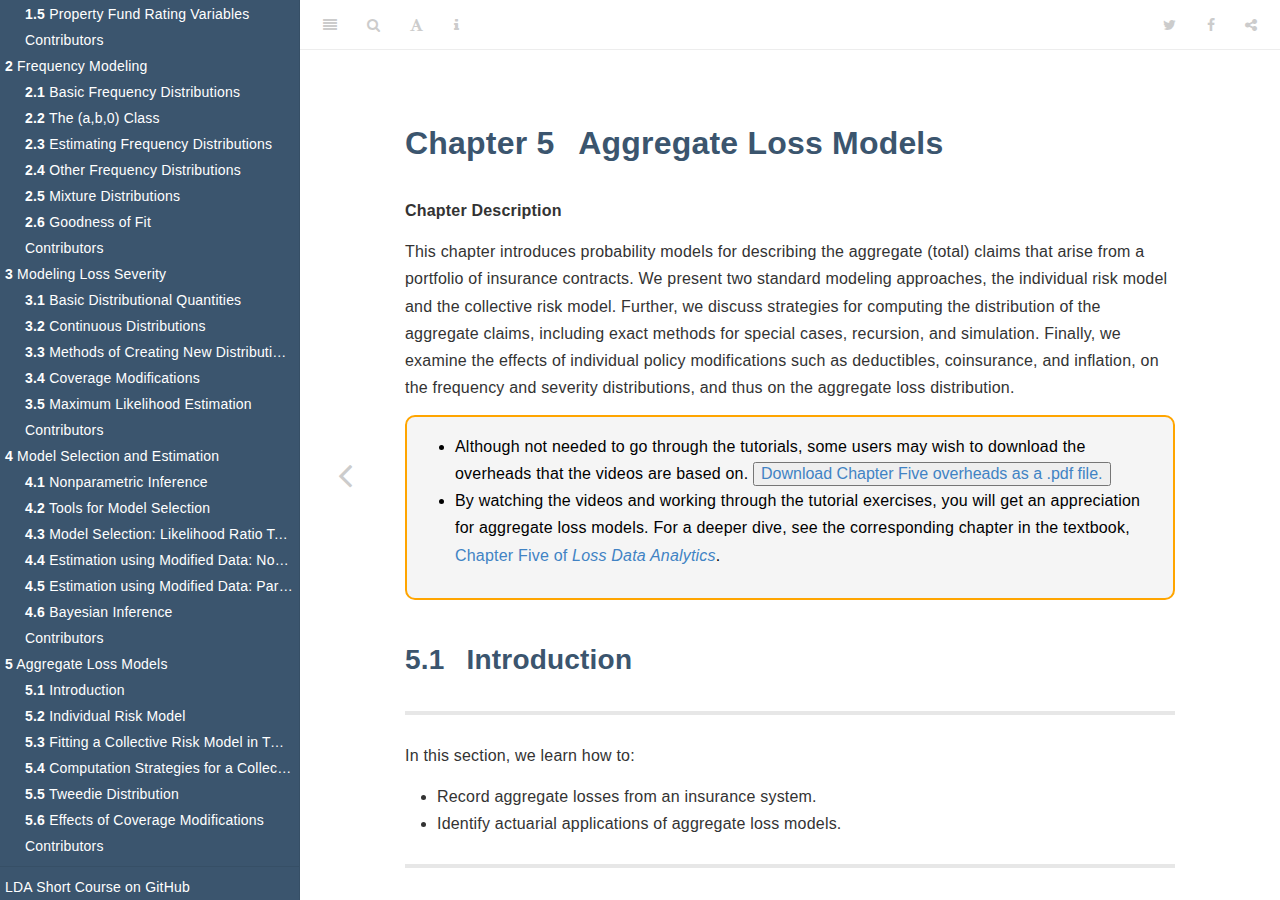
==== commit aaaf542b: "Chap 5 Revisions and More" ====
--- a/docs/aggregate-loss-models.html
+++ b/docs/aggregate-loss-models.html
@@ -6,14 +6,14 @@
   <meta http-equiv="X-UA-Compatible" content="IE=edge" />
   <title>Chapter 5 Aggregate Loss Models | Loss Data Analytics: Short Course</title>
   <meta name="description" content="This is an interactive, online, freely available short course. It will contain many interactive objects (quizzes, computer demonstrations, interactive graphs, video, and the like) to promote deeper learning." />
-  <meta name="generator" content="bookdown 0.21 and GitBook 2.6.7" />
+  <meta name="generator" content="bookdown 0.22 and GitBook 2.6.7" />
 
   <meta property="og:title" content="Chapter 5 Aggregate Loss Models | Loss Data Analytics: Short Course" />
   <meta property="og:type" content="book" />
   
   
   <meta property="og:description" content="This is an interactive, online, freely available short course. It will contain many interactive objects (quizzes, computer demonstrations, interactive graphs, video, and the like) to promote deeper learning." />
-  <meta name="github-repo" content="https://github.com/OpenActTextDev/LDAShortCourse1" />
+  <meta name="github-repo" content="https://github.com/OpenActTexts/LDACourse1" />
 
   <meta name="twitter:card" content="summary" />
   <meta name="twitter:title" content="Chapter 5 Aggregate Loss Models | Loss Data Analytics: Short Course" />
@@ -32,6 +32,7 @@
   
 <link rel="prev" href="model-selection-and-estimation.html"/>
 
+<script src="libs/header-attrs-2.8/header-attrs.js"></script>
 <script src="libs/jquery-2.2.3/jquery.min.js"></script>
 <link href="libs/gitbook-2.6.7/css/style.css" rel="stylesheet" />
 <link href="libs/gitbook-2.6.7/css/plugin-table.css" rel="stylesheet" />
@@ -49,6 +50,8 @@
 
 
 
+<link href="libs/anchor-sections-1.0.1/anchor-sections.css" rel="stylesheet" />
+<script src="libs/anchor-sections-1.0.1/anchor-sections.js"></script>
 
 <!-- Various toggle functions used throughout --> 
 <script language="javascript">
@@ -88,6 +91,17 @@
     $('[data-toggle="popover"]').popover(); 
 });
 </script>
+
+<!-- Global site tag (gtag.js) - Google Analytics -->
+<script async src="https://www.googletagmanager.com/gtag/js?id=G-K7GRETHNZH"></script>
+<script>
+  window.dataLayer = window.dataLayer || [];
+  function gtag(){dataLayer.push(arguments);}
+  gtag('js', new Date());
+
+  gtag('config', 'G-K7GRETHNZH');
+</script>
+
 <script language="javascript">
 function openTab(evt, tabName) {
     var i, tabcontent, tablinks;
@@ -193,18 +207,16 @@
 </script>
 
 
-
-
-
 <!-- Global site tag (gtag.js) - Google Analytics -->
-<script async src="https://www.googletagmanager.com/gtag/js?id=UA-125587869-1"></script>
+<script async src="https://www.googletagmanager.com/gtag/js?id=G-K7GRETHNZH"></script>
 <script>
   window.dataLayer = window.dataLayer || [];
   function gtag(){dataLayer.push(arguments);}
   gtag('js', new Date());
 
-  gtag('config', 'UA-125587869-1');
-</script>
+  gtag('config', 'G-K7GRETHNZH');
+</script>
+
 
 
 
@@ -224,130 +236,156 @@
 <li><a href="./">Loss Data Analytics: Short Course</a></li>
 
 <li class="divider"></li>
-<li class="chapter" data-level="" data-path="index.html"><a href="index.html"><i class="fa fa-check"></i>Preface</a><ul>
+<li class="chapter" data-level="" data-path="index.html"><a href="index.html"><i class="fa fa-check"></i>Preface</a>
+<ul>
 <li class="chapter" data-level="" data-path="index.html"><a href="index.html#why-loss-data-analytics"><i class="fa fa-check"></i>Why Loss Data Analytics?</a></li>
 <li class="chapter" data-level="" data-path="index.html"><a href="index.html#resources"><i class="fa fa-check"></i>Resources</a></li>
 <li class="chapter" data-level="" data-path="index.html"><a href="index.html#how-to-navigate-this-tutorial"><i class="fa fa-check"></i>How to Navigate this Tutorial</a></li>
 <li><a href="index.html#a-word-from-our-sponsor-astin-education-astin-academy">A Word from our Sponsor: <br> Astin + Education = Astin Academy</a></li>
 <li class="chapter" data-level="" data-path="index.html"><a href="index.html#contributors"><i class="fa fa-check"></i>Contributors</a></li>
 </ul></li>
-<li class="chapter" data-level="1" data-path="introduction-to-loss-data-analytics.html"><a href="introduction-to-loss-data-analytics.html"><i class="fa fa-check"></i><b>1</b> Introduction to Loss Data Analytics</a><ul>
+<li class="chapter" data-level="1" data-path="introduction-to-loss-data-analytics.html"><a href="introduction-to-loss-data-analytics.html"><i class="fa fa-check"></i><b>1</b> Introduction to Loss Data Analytics</a>
+<ul>
 <li class="chapter" data-level="1.1" data-path="introduction-to-loss-data-analytics.html"><a href="introduction-to-loss-data-analytics.html#Sec:Intro"><i class="fa fa-check"></i><b>1.1</b> Relevance of Analytics to Insurance Activities</a></li>
 <li class="chapter" data-level="1.2" data-path="introduction-to-loss-data-analytics.html"><a href="introduction-to-loss-data-analytics.html#Sec:PredModApps"><i class="fa fa-check"></i><b>1.2</b> Insurance Company Operations</a></li>
-<li class="chapter" data-level="1.3" data-path="introduction-to-loss-data-analytics.html"><a href="introduction-to-loss-data-analytics.html#Sec:LGPIF"><i class="fa fa-check"></i><b>1.3</b> Case Study: Property Fund Introduction</a><ul>
+<li class="chapter" data-level="1.3" data-path="introduction-to-loss-data-analytics.html"><a href="introduction-to-loss-data-analytics.html#Sec:LGPIF"><i class="fa fa-check"></i><b>1.3</b> Case Study: Property Fund Introduction</a>
+<ul>
 <li class="chapter" data-level="1.3.1" data-path="introduction-to-loss-data-analytics.html"><a href="introduction-to-loss-data-analytics.html#exercise.-claim-frequency"><i class="fa fa-check"></i><b>1.3.1</b> Exercise. Claim Frequency</a></li>
 </ul></li>
-<li class="chapter" data-level="1.4" data-path="introduction-to-loss-data-analytics.html"><a href="introduction-to-loss-data-analytics.html#Sec:PropertyFundSeverity"><i class="fa fa-check"></i><b>1.4</b> Property Fund Claim Severity</a><ul>
+<li class="chapter" data-level="1.4" data-path="introduction-to-loss-data-analytics.html"><a href="introduction-to-loss-data-analytics.html#Sec:PropertyFundSeverity"><i class="fa fa-check"></i><b>1.4</b> Property Fund Claim Severity</a>
+<ul>
 <li class="chapter" data-level="1.4.1" data-path="introduction-to-loss-data-analytics.html"><a href="introduction-to-loss-data-analytics.html#exercise.-exploring-claim-severities"><i class="fa fa-check"></i><b>1.4.1</b> Exercise. Exploring Claim Severities</a></li>
 <li class="chapter" data-level="1.4.2" data-path="introduction-to-loss-data-analytics.html"><a href="introduction-to-loss-data-analytics.html#exercise.-skewness-of-the-claim-severity-distribution"><i class="fa fa-check"></i><b>1.4.2</b> Exercise. Skewness of the Claim Severity Distribution</a></li>
 <li class="chapter" data-level="1.4.3" data-path="introduction-to-loss-data-analytics.html"><a href="introduction-to-loss-data-analytics.html#exercise.-claim-severity-by-year"><i class="fa fa-check"></i><b>1.4.3</b> Exercise. Claim Severity by Year</a></li>
 </ul></li>
-<li class="chapter" data-level="1.5" data-path="introduction-to-loss-data-analytics.html"><a href="introduction-to-loss-data-analytics.html#Sec:LGPIFRatingVariaables"><i class="fa fa-check"></i><b>1.5</b> Property Fund Rating Variables</a><ul>
+<li class="chapter" data-level="1.5" data-path="introduction-to-loss-data-analytics.html"><a href="introduction-to-loss-data-analytics.html#Sec:LGPIFRatingVariaables"><i class="fa fa-check"></i><b>1.5</b> Property Fund Rating Variables</a>
+<ul>
 <li class="chapter" data-level="1.5.1" data-path="introduction-to-loss-data-analytics.html"><a href="introduction-to-loss-data-analytics.html#Ex:ClaimByType"><i class="fa fa-check"></i><b>1.5.1</b> Exercise. Claim by Entity Type, Fire Class, and No Claim Credit</a></li>
 </ul></li>
 <li class="chapter" data-level="" data-path="introduction-to-loss-data-analytics.html"><a href="introduction-to-loss-data-analytics.html#contributors-1"><i class="fa fa-check"></i>Contributors</a></li>
 </ul></li>
-<li class="chapter" data-level="2" data-path="frequency-modeling.html"><a href="frequency-modeling.html"><i class="fa fa-check"></i><b>2</b> Frequency Modeling</a><ul>
-<li class="chapter" data-level="2.1" data-path="frequency-modeling.html"><a href="frequency-modeling.html#basic-frequency-distributions"><i class="fa fa-check"></i><b>2.1</b> Basic Frequency Distributions</a><ul>
+<li class="chapter" data-level="2" data-path="frequency-modeling.html"><a href="frequency-modeling.html"><i class="fa fa-check"></i><b>2</b> Frequency Modeling</a>
+<ul>
+<li class="chapter" data-level="2.1" data-path="frequency-modeling.html"><a href="frequency-modeling.html#basic-frequency-distributions"><i class="fa fa-check"></i><b>2.1</b> Basic Frequency Distributions</a>
+<ul>
 <li class="chapter" data-level="2.1.1" data-path="frequency-modeling.html"><a href="frequency-modeling.html#exercise.-representing-the-number-of-cyber-events-with-a-binomial-distribution"><i class="fa fa-check"></i><b>2.1.1</b> Exercise. Representing the Number of Cyber Events with a Binomial Distribution</a></li>
 <li class="chapter" data-level="2.1.2" data-path="frequency-modeling.html"><a href="frequency-modeling.html#exercise.-representing-the-number-of-cyber-events-with-a-poisson-distribution"><i class="fa fa-check"></i><b>2.1.2</b> Exercise. Representing the Number of Cyber Events with a Poisson Distribution</a></li>
 <li class="chapter" data-level="2.1.3" data-path="frequency-modeling.html"><a href="frequency-modeling.html#exercise.-comparing-basic-count-distributions"><i class="fa fa-check"></i><b>2.1.3</b> Exercise. Comparing Basic Count Distributions</a></li>
 </ul></li>
-<li class="chapter" data-level="2.2" data-path="frequency-modeling.html"><a href="frequency-modeling.html#the-ab0-class"><i class="fa fa-check"></i><b>2.2</b> The (a,b,0) Class</a><ul>
+<li class="chapter" data-level="2.2" data-path="frequency-modeling.html"><a href="frequency-modeling.html#the-ab0-class"><i class="fa fa-check"></i><b>2.2</b> The (a,b,0) Class</a>
+<ul>
 <li class="chapter" data-level="2.2.1" data-path="frequency-modeling.html"><a href="frequency-modeling.html#exercise.-determining-probabilities-recursively"><i class="fa fa-check"></i><b>2.2.1</b> Exercise. Determining Probabilities Recursively</a></li>
 <li class="chapter" data-level="2.2.2" data-path="frequency-modeling.html"><a href="frequency-modeling.html#exercise.-reverse-engineering-and-recursive-r-functions"><i class="fa fa-check"></i><b>2.2.2</b> Exercise. Reverse Engineering and Recursive <code>R</code> Functions</a></li>
 </ul></li>
-<li class="chapter" data-level="2.3" data-path="frequency-modeling.html"><a href="frequency-modeling.html#estimating-frequency-distributions"><i class="fa fa-check"></i><b>2.3</b> Estimating Frequency Distributions</a><ul>
+<li class="chapter" data-level="2.3" data-path="frequency-modeling.html"><a href="frequency-modeling.html#estimating-frequency-distributions"><i class="fa fa-check"></i><b>2.3</b> Estimating Frequency Distributions</a>
+<ul>
 <li class="chapter" data-level="2.3.1" data-path="frequency-modeling.html"><a href="frequency-modeling.html#Ex:CountDataCompression"><i class="fa fa-check"></i><b>2.3.1</b> Exercise. Count Data Compression - 1</a></li>
 <li class="chapter" data-level="2.3.2" data-path="frequency-modeling.html"><a href="frequency-modeling.html#exercise.-count-data-compression---2"><i class="fa fa-check"></i><b>2.3.2</b> Exercise. Count Data Compression - 2</a></li>
 <li class="chapter" data-level="2.3.3" data-path="frequency-modeling.html"><a href="frequency-modeling.html#exercise.-graphing-likelihoods"><i class="fa fa-check"></i><b>2.3.3</b> Exercise. Graphing Likelihoods</a></li>
 <li class="chapter" data-level="2.3.4" data-path="frequency-modeling.html"><a href="frequency-modeling.html#exercise.-fitting-a-binomial-distribution"><i class="fa fa-check"></i><b>2.3.4</b> Exercise. Fitting a Binomial Distribution</a></li>
-<li class="chapter" data-level="2.3.5" data-path="frequency-modeling.html"><a href="frequency-modeling.html#exercise.-fitting-a-negative-binomial-distribution"><i class="fa fa-check"></i><b>2.3.5</b> Exercise. Fitting a Negative Binomial Distribution</a></li>
-</ul></li>
-<li class="chapter" data-level="2.4" data-path="frequency-modeling.html"><a href="frequency-modeling.html#other-frequency-distributions"><i class="fa fa-check"></i><b>2.4</b> Other Frequency Distributions</a><ul>
+<li class="chapter" data-level="2.3.5" data-path="frequency-modeling.html"><a href="frequency-modeling.html#Exer:FitNegBinomialDistrn"><i class="fa fa-check"></i><b>2.3.5</b> Exercise. Fitting a Negative Binomial Distribution</a></li>
+</ul></li>
+<li class="chapter" data-level="2.4" data-path="frequency-modeling.html"><a href="frequency-modeling.html#other-frequency-distributions"><i class="fa fa-check"></i><b>2.4</b> Other Frequency Distributions</a>
+<ul>
 <li class="chapter" data-level="2.4.1" data-path="frequency-modeling.html"><a href="frequency-modeling.html#exercise.-the-ab1-distribution-and-its-moments"><i class="fa fa-check"></i><b>2.4.1</b> Exercise. The (<em>a,b</em>,1) Distribution and its Moments</a></li>
 </ul></li>
-<li class="chapter" data-level="2.5" data-path="frequency-modeling.html"><a href="frequency-modeling.html#mixture-distributions"><i class="fa fa-check"></i><b>2.5</b> Mixture Distributions</a><ul>
+<li class="chapter" data-level="2.5" data-path="frequency-modeling.html"><a href="frequency-modeling.html#mixture-distributions"><i class="fa fa-check"></i><b>2.5</b> Mixture Distributions</a>
+<ul>
 <li class="chapter" data-level="2.5.1" data-path="frequency-modeling.html"><a href="frequency-modeling.html#exercise.-mixtures-of-workers-compensation-claims"><i class="fa fa-check"></i><b>2.5.1</b> Exercise. Mixtures of Workers’ Compensation Claims</a></li>
 <li class="chapter" data-level="2.5.2" data-path="frequency-modeling.html"><a href="frequency-modeling.html#exercise.-finite-number-of-mixture-distributions"><i class="fa fa-check"></i><b>2.5.2</b> Exercise. Finite Number of Mixture Distributions</a></li>
 <li class="chapter" data-level="2.5.3" data-path="frequency-modeling.html"><a href="frequency-modeling.html#exercise.-gamma-mixture-of-poissons"><i class="fa fa-check"></i><b>2.5.3</b> Exercise. Gamma Mixture of Poissons</a></li>
 </ul></li>
-<li class="chapter" data-level="2.6" data-path="frequency-modeling.html"><a href="frequency-modeling.html#goodness-of-fit"><i class="fa fa-check"></i><b>2.6</b> Goodness of Fit</a><ul>
+<li class="chapter" data-level="2.6" data-path="frequency-modeling.html"><a href="frequency-modeling.html#goodness-of-fit"><i class="fa fa-check"></i><b>2.6</b> Goodness of Fit</a>
+<ul>
 <li class="chapter" data-level="2.6.1" data-path="frequency-modeling.html"><a href="frequency-modeling.html#exercise.-goodness-of-fit-zero-modified-poisson"><i class="fa fa-check"></i><b>2.6.1</b> Exercise. Goodness of Fit: Zero-Modified Poisson</a></li>
 </ul></li>
 <li class="chapter" data-level="" data-path="frequency-modeling.html"><a href="frequency-modeling.html#contributors-2"><i class="fa fa-check"></i>Contributors</a></li>
 </ul></li>
-<li class="chapter" data-level="3" data-path="modeling-loss-severity.html"><a href="modeling-loss-severity.html"><i class="fa fa-check"></i><b>3</b> Modeling Loss Severity</a><ul>
-<li class="chapter" data-level="3.1" data-path="modeling-loss-severity.html"><a href="modeling-loss-severity.html#basic-distributional-quantities"><i class="fa fa-check"></i><b>3.1</b> Basic Distributional Quantities</a><ul>
+<li class="chapter" data-level="3" data-path="modeling-loss-severity.html"><a href="modeling-loss-severity.html"><i class="fa fa-check"></i><b>3</b> Modeling Loss Severity</a>
+<ul>
+<li class="chapter" data-level="3.1" data-path="modeling-loss-severity.html"><a href="modeling-loss-severity.html#basic-distributional-quantities"><i class="fa fa-check"></i><b>3.1</b> Basic Distributional Quantities</a>
+<ul>
 <li class="chapter" data-level="3.1.1" data-path="modeling-loss-severity.html"><a href="modeling-loss-severity.html#exercise.-moments-can-be-misleading"><i class="fa fa-check"></i><b>3.1.1</b> Exercise. Moments Can Be Misleading</a></li>
 <li class="chapter" data-level="3.1.2" data-path="modeling-loss-severity.html"><a href="modeling-loss-severity.html#exercise.-determining-boxplots-and-quantiles"><i class="fa fa-check"></i><b>3.1.2</b> Exercise. Determining Boxplots and Quantiles</a></li>
 <li class="chapter" data-level="3.1.3" data-path="modeling-loss-severity.html"><a href="modeling-loss-severity.html#exercise.-gamma-moment-generating-function"><i class="fa fa-check"></i><b>3.1.3</b> Exercise. Gamma Moment Generating Function</a></li>
 <li class="chapter" data-level="3.1.4" data-path="modeling-loss-severity.html"><a href="modeling-loss-severity.html#exercise.-visualizing-moment-generating-functions"><i class="fa fa-check"></i><b>3.1.4</b> Exercise. Visualizing Moment Generating Functions</a></li>
 <li class="chapter" data-level="3.1.5" data-path="modeling-loss-severity.html"><a href="modeling-loss-severity.html#exercise.-determining-moments-using-moment-generating-functions"><i class="fa fa-check"></i><b>3.1.5</b> Exercise. Determining Moments using Moment Generating Functions</a></li>
 </ul></li>
-<li class="chapter" data-level="3.2" data-path="modeling-loss-severity.html"><a href="modeling-loss-severity.html#continuous-distributions"><i class="fa fa-check"></i><b>3.2</b> Continuous Distributions</a><ul>
+<li class="chapter" data-level="3.2" data-path="modeling-loss-severity.html"><a href="modeling-loss-severity.html#continuous-distributions"><i class="fa fa-check"></i><b>3.2</b> Continuous Distributions</a>
+<ul>
 <li class="chapter" data-level="3.2.1" data-path="modeling-loss-severity.html"><a href="modeling-loss-severity.html#exercise."><i class="fa fa-check"></i><b>3.2.1</b> Exercise.</a></li>
 <li class="chapter" data-level="3.2.2" data-path="modeling-loss-severity.html"><a href="modeling-loss-severity.html#exercise.-visualizing-the-gamma-distribution"><i class="fa fa-check"></i><b>3.2.2</b> Exercise. Visualizing the Gamma Distribution</a></li>
 <li class="chapter" data-level="3.2.3" data-path="modeling-loss-severity.html"><a href="modeling-loss-severity.html#Ex:CreateParetoDensityFct"><i class="fa fa-check"></i><b>3.2.3</b> Exercise. Creating a Pareto Density Function</a></li>
 </ul></li>
-<li class="chapter" data-level="3.3" data-path="modeling-loss-severity.html"><a href="modeling-loss-severity.html#methods-of-creating-new-distributions"><i class="fa fa-check"></i><b>3.3</b> Methods of Creating New Distributions</a><ul>
+<li class="chapter" data-level="3.3" data-path="modeling-loss-severity.html"><a href="modeling-loss-severity.html#methods-of-creating-new-distributions"><i class="fa fa-check"></i><b>3.3</b> Methods of Creating New Distributions</a>
+<ul>
 <li class="chapter" data-level="3.3.1" data-path="modeling-loss-severity.html"><a href="modeling-loss-severity.html#exercise.-using-the-logarithmic-transformation-to-create-a-new-distribution"><i class="fa fa-check"></i><b>3.3.1</b> Exercise. Using the Logarithmic Transformation to Create a New Distribution</a></li>
 <li class="chapter" data-level="3.3.2" data-path="modeling-loss-severity.html"><a href="modeling-loss-severity.html#exercise.-creating-a-mixture-distribution"><i class="fa fa-check"></i><b>3.3.2</b> Exercise. Creating a Mixture Distribution</a></li>
 </ul></li>
-<li class="chapter" data-level="3.4" data-path="modeling-loss-severity.html"><a href="modeling-loss-severity.html#coverage-modifications"><i class="fa fa-check"></i><b>3.4</b> Coverage Modifications</a><ul>
+<li class="chapter" data-level="3.4" data-path="modeling-loss-severity.html"><a href="modeling-loss-severity.html#coverage-modifications"><i class="fa fa-check"></i><b>3.4</b> Coverage Modifications</a>
+<ul>
 <li class="chapter" data-level="3.4.1" data-path="modeling-loss-severity.html"><a href="modeling-loss-severity.html#exercise.-calculate-moments-of-the-lognormal-distribution"><i class="fa fa-check"></i><b>3.4.1</b> Exercise. Calculate Moments of the Lognormal Distribution</a></li>
 <li class="chapter" data-level="3.4.2" data-path="modeling-loss-severity.html"><a href="modeling-loss-severity.html#exercise.-calculate-limited-expected-value-of-the-lognormal-distribution"><i class="fa fa-check"></i><b>3.4.2</b> Exercise. Calculate Limited Expected Value of the Lognormal Distribution</a></li>
 <li class="chapter" data-level="3.4.3" data-path="modeling-loss-severity.html"><a href="modeling-loss-severity.html#exercise.-expected-claims-subject-to-a-deductible"><i class="fa fa-check"></i><b>3.4.3</b> Exercise. Expected Claims Subject to a Deductible</a></li>
 <li class="chapter" data-level="3.4.4" data-path="modeling-loss-severity.html"><a href="modeling-loss-severity.html#exercise.-expected-claims-subject-to-a-deductible-and-coinsurance"><i class="fa fa-check"></i><b>3.4.4</b> Exercise. Expected Claims Subject to a Deductible and Coinsurance</a></li>
 </ul></li>
-<li class="chapter" data-level="3.5" data-path="modeling-loss-severity.html"><a href="modeling-loss-severity.html#maximum-likelihood-estimation"><i class="fa fa-check"></i><b>3.5</b> Maximum Likelihood Estimation</a><ul>
+<li class="chapter" data-level="3.5" data-path="modeling-loss-severity.html"><a href="modeling-loss-severity.html#maximum-likelihood-estimation"><i class="fa fa-check"></i><b>3.5</b> Maximum Likelihood Estimation</a>
+<ul>
 <li class="chapter" data-level="3.5.1" data-path="modeling-loss-severity.html"><a href="modeling-loss-severity.html#Ex:MLEPareto"><i class="fa fa-check"></i><b>3.5.1</b> Exercise. Maximum Likelihood Estimation for a Pareto Distribution</a></li>
 <li class="chapter" data-level="3.5.2" data-path="modeling-loss-severity.html"><a href="modeling-loss-severity.html#exercise.-finding-standard-errors-for-maximum-likelihood-estimates"><i class="fa fa-check"></i><b>3.5.2</b> Exercise. Finding Standard Errors for Maximum Likelihood Estimates</a></li>
 </ul></li>
 <li class="chapter" data-level="" data-path="modeling-loss-severity.html"><a href="modeling-loss-severity.html#contributors-3"><i class="fa fa-check"></i>Contributors</a></li>
 </ul></li>
-<li class="chapter" data-level="4" data-path="model-selection-and-estimation.html"><a href="model-selection-and-estimation.html"><i class="fa fa-check"></i><b>4</b> Model Selection and Estimation</a><ul>
-<li class="chapter" data-level="4.1" data-path="model-selection-and-estimation.html"><a href="model-selection-and-estimation.html#Sec:NonInf"><i class="fa fa-check"></i><b>4.1</b> Nonparametric Inference</a><ul>
+<li class="chapter" data-level="4" data-path="model-selection-and-estimation.html"><a href="model-selection-and-estimation.html"><i class="fa fa-check"></i><b>4</b> Model Selection and Estimation</a>
+<ul>
+<li class="chapter" data-level="4.1" data-path="model-selection-and-estimation.html"><a href="model-selection-and-estimation.html#Sec:NonInf"><i class="fa fa-check"></i><b>4.1</b> Nonparametric Inference</a>
+<ul>
 <li class="chapter" data-level="4.1.1" data-path="model-selection-and-estimation.html"><a href="model-selection-and-estimation.html#exercise.-empirical-distribution-function-and-quartiles-percentiles-and-quantiles"><i class="fa fa-check"></i><b>4.1.1</b> Exercise. Empirical Distribution Function and Quartiles, Percentiles and Quantiles</a></li>
 <li class="chapter" data-level="4.1.2" data-path="model-selection-and-estimation.html"><a href="model-selection-and-estimation.html#exercise.-density-estimators"><i class="fa fa-check"></i><b>4.1.2</b> Exercise. Density Estimators</a></li>
 <li class="chapter" data-level="4.1.3" data-path="model-selection-and-estimation.html"><a href="model-selection-and-estimation.html#exercise.-claim-frequency-1"><i class="fa fa-check"></i><b>4.1.3</b> Exercise. Claim Frequency</a></li>
 </ul></li>
-<li class="chapter" data-level="4.2" data-path="model-selection-and-estimation.html"><a href="model-selection-and-estimation.html#tools-for-model-selection"><i class="fa fa-check"></i><b>4.2</b> Tools for Model Selection</a><ul>
+<li class="chapter" data-level="4.2" data-path="model-selection-and-estimation.html"><a href="model-selection-and-estimation.html#tools-for-model-selection"><i class="fa fa-check"></i><b>4.2</b> Tools for Model Selection</a>
+<ul>
 <li class="chapter" data-level="4.2.1" data-path="model-selection-and-estimation.html"><a href="model-selection-and-estimation.html#exercise.-probability-probability-pp-plot"><i class="fa fa-check"></i><b>4.2.1</b> Exercise. Probability-Probability (<span class="math inline">\(pp\)</span>) plot</a></li>
 <li class="chapter" data-level="4.2.2" data-path="model-selection-and-estimation.html"><a href="model-selection-and-estimation.html#exercise.-quantile-quantile-qq-plot"><i class="fa fa-check"></i><b>4.2.2</b> Exercise. Quantile-Quantile (<span class="math inline">\(qq\)</span>) plot</a></li>
 <li class="chapter" data-level="4.2.3" data-path="model-selection-and-estimation.html"><a href="model-selection-and-estimation.html#exercise.-kolmogorov-smirnov-test"><i class="fa fa-check"></i><b>4.2.3</b> Exercise. Kolmogorov-Smirnov test</a></li>
 </ul></li>
 <li class="chapter" data-level="4.3" data-path="model-selection-and-estimation.html"><a href="model-selection-and-estimation.html#model-selection-likelihood-ratio-tests-and-goodness-of-fit"><i class="fa fa-check"></i><b>4.3</b> Model Selection: Likelihood Ratio Tests and Goodness of Fit</a></li>
-<li class="chapter" data-level="4.4" data-path="model-selection-and-estimation.html"><a href="model-selection-and-estimation.html#estimation-using-modified-data-nonparametric-approach"><i class="fa fa-check"></i><b>4.4</b> Estimation using Modified Data: Nonparametric Approach</a><ul>
+<li class="chapter" data-level="4.4" data-path="model-selection-and-estimation.html"><a href="model-selection-and-estimation.html#estimation-using-modified-data-nonparametric-approach"><i class="fa fa-check"></i><b>4.4</b> Estimation using Modified Data: Nonparametric Approach</a>
+<ul>
 <li class="chapter" data-level="4.4.1" data-path="model-selection-and-estimation.html"><a href="model-selection-and-estimation.html#exercise.-nonparametric-estimation-using-modified-data"><i class="fa fa-check"></i><b>4.4.1</b> Exercise. Nonparametric Estimation using Modified Data</a></li>
 <li class="chapter" data-level="4.4.2" data-path="model-selection-and-estimation.html"><a href="model-selection-and-estimation.html#exercise.-nonparametric-estimation-using-modified-data-ii"><i class="fa fa-check"></i><b>4.4.2</b> Exercise. Nonparametric Estimation using Modified Data II</a></li>
 </ul></li>
 <li class="chapter" data-level="4.5" data-path="model-selection-and-estimation.html"><a href="model-selection-and-estimation.html#estimation-using-modified-data-parametric-approach"><i class="fa fa-check"></i><b>4.5</b> Estimation using Modified Data: Parametric Approach</a></li>
-<li class="chapter" data-level="4.6" data-path="model-selection-and-estimation.html"><a href="model-selection-and-estimation.html#bayesian-inference"><i class="fa fa-check"></i><b>4.6</b> Bayesian Inference</a><ul>
+<li class="chapter" data-level="4.6" data-path="model-selection-and-estimation.html"><a href="model-selection-and-estimation.html#bayesian-inference"><i class="fa fa-check"></i><b>4.6</b> Bayesian Inference</a>
+<ul>
 <li class="chapter" data-level="4.6.1" data-path="model-selection-and-estimation.html"><a href="model-selection-and-estimation.html#visualizing-bayesian-methods"><i class="fa fa-check"></i><b>4.6.1</b> Visualizing Bayesian Methods</a></li>
 </ul></li>
 <li class="chapter" data-level="" data-path="model-selection-and-estimation.html"><a href="model-selection-and-estimation.html#contributors-4"><i class="fa fa-check"></i>Contributors</a></li>
 </ul></li>
-<li class="chapter" data-level="5" data-path="aggregate-loss-models.html"><a href="aggregate-loss-models.html"><i class="fa fa-check"></i><b>5</b> Aggregate Loss Models</a><ul>
+<li class="chapter" data-level="5" data-path="aggregate-loss-models.html"><a href="aggregate-loss-models.html"><i class="fa fa-check"></i><b>5</b> Aggregate Loss Models</a>
+<ul>
 <li class="chapter" data-level="5.1" data-path="aggregate-loss-models.html"><a href="aggregate-loss-models.html#introduction"><i class="fa fa-check"></i><b>5.1</b> Introduction</a></li>
-<li class="chapter" data-level="5.2" data-path="aggregate-loss-models.html"><a href="aggregate-loss-models.html#individual-risk-model"><i class="fa fa-check"></i><b>5.2</b> Individual Risk Model</a><ul>
-<li class="chapter" data-level="5.2.1" data-path="aggregate-loss-models.html"><a href="aggregate-loss-models.html#Ex:IRM1"><i class="fa fa-check"></i><b>5.2.1</b> Exercise. Individual Risk Model I</a></li>
-<li class="chapter" data-level="5.2.2" data-path="aggregate-loss-models.html"><a href="aggregate-loss-models.html#exercise.-individual-risk-model-ii"><i class="fa fa-check"></i><b>5.2.2</b> Exercise. Individual Risk Model II</a></li>
-</ul></li>
-<li class="chapter" data-level="5.3" data-path="aggregate-loss-models.html"><a href="aggregate-loss-models.html#collective-risk-model---part-i"><i class="fa fa-check"></i><b>5.3</b> Collective Risk Model - Part I</a><ul>
-<li class="chapter" data-level="5.3.1" data-path="aggregate-loss-models.html"><a href="aggregate-loss-models.html#exercise.-collective-risk-model-i"><i class="fa fa-check"></i><b>5.3.1</b> Exercise. Collective Risk Model I</a></li>
-</ul></li>
-<li class="chapter" data-level="5.4" data-path="aggregate-loss-models.html"><a href="aggregate-loss-models.html#collective-risk-model---part-ii"><i class="fa fa-check"></i><b>5.4</b> Collective Risk Model - Part II</a><ul>
-<li class="chapter" data-level="5.4.1" data-path="aggregate-loss-models.html"><a href="aggregate-loss-models.html#exercise.-collective-risk-model-ii"><i class="fa fa-check"></i><b>5.4.1</b> Exercise. Collective Risk Model II</a></li>
-</ul></li>
-<li class="chapter" data-level="5.5" data-path="aggregate-loss-models.html"><a href="aggregate-loss-models.html#tweedie-distribution"><i class="fa fa-check"></i><b>5.5</b> Tweedie Distribution</a><ul>
-<li class="chapter" data-level="5.5.1" data-path="aggregate-loss-models.html"><a href="aggregate-loss-models.html#exercise.-tweedie-distribution"><i class="fa fa-check"></i><b>5.5.1</b> Exercise. Tweedie Distribution</a></li>
+<li class="chapter" data-level="5.2" data-path="aggregate-loss-models.html"><a href="aggregate-loss-models.html#individual-risk-model"><i class="fa fa-check"></i><b>5.2</b> Individual Risk Model</a>
+<ul>
+<li class="chapter" data-level="5.2.1" data-path="aggregate-loss-models.html"><a href="aggregate-loss-models.html#Ex:IRM1"><i class="fa fa-check"></i><b>5.2.1</b> Exercise. Simulating Claim Frequency</a></li>
+<li class="chapter" data-level="5.2.2" data-path="aggregate-loss-models.html"><a href="aggregate-loss-models.html#exercise.-individual-risk-model"><i class="fa fa-check"></i><b>5.2.2</b> Exercise. Individual Risk Model</a></li>
+</ul></li>
+<li class="chapter" data-level="5.3" data-path="aggregate-loss-models.html"><a href="aggregate-loss-models.html#Sec:CollRisk1"><i class="fa fa-check"></i><b>5.3</b> Fitting a Collective Risk Model in Two Parts</a>
+<ul>
+<li class="chapter" data-level="5.3.1" data-path="aggregate-loss-models.html"><a href="aggregate-loss-models.html#Ex:FreqCollectRM"><i class="fa fa-check"></i><b>5.3.1</b> Exercise. Estimating the Frequency Component of the Collective Risk Model</a></li>
+<li class="chapter" data-level="5.3.2" data-path="aggregate-loss-models.html"><a href="aggregate-loss-models.html#exercise.-estimating-the-severity-component-of-the-collective-risk-model"><i class="fa fa-check"></i><b>5.3.2</b> Exercise. Estimating the Severity Component of the Collective Risk Model</a></li>
+</ul></li>
+<li class="chapter" data-level="5.4" data-path="aggregate-loss-models.html"><a href="aggregate-loss-models.html#computation-strategies-for-a-collective-risk-model"><i class="fa fa-check"></i><b>5.4</b> Computation Strategies for a Collective Risk Model</a></li>
+<li class="chapter" data-level="5.5" data-path="aggregate-loss-models.html"><a href="aggregate-loss-models.html#tweedie-distribution"><i class="fa fa-check"></i><b>5.5</b> Tweedie Distribution</a>
+<ul>
+<li class="chapter" data-level="5.5.1" data-path="aggregate-loss-models.html"><a href="aggregate-loss-models.html#exercise.-fitting-a-tweedie-distribution"><i class="fa fa-check"></i><b>5.5.1</b> Exercise. Fitting a Tweedie Distribution</a></li>
 </ul></li>
 <li class="chapter" data-level="5.6" data-path="aggregate-loss-models.html"><a href="aggregate-loss-models.html#effects-of-coverage-modifications"><i class="fa fa-check"></i><b>5.6</b> Effects of Coverage Modifications</a></li>
 <li class="chapter" data-level="" data-path="aggregate-loss-models.html"><a href="aggregate-loss-models.html#contributors-5"><i class="fa fa-check"></i>Contributors</a></li>
 </ul></li>
 <li class="divider"></li>
-<li><a href="https://github.com/OpenActTextDev/LDACourse1/" target="blank">LDA Short Course on GitHub</a></li>
+<li><a href="https://github.com/OpenActTexts/LDACourse1/" target="blank">LDA Short Course on GitHub</a></li>
 
 </ul>
 
@@ -366,17 +404,17 @@
           <div class="page-inner">
 
             <section class="normal" id="section-">
-<div id="aggregate-loss-models" class="section level1">
+<div id="aggregate-loss-models" class="section level1" number="5">
 <h1><span class="header-section-number">Chapter 5</span> Aggregate Loss Models</h1>
 <p><strong>Chapter Description</strong></p>
 <p>This chapter introduces probability models for describing the aggregate (total) claims that arise from a portfolio of insurance contracts. We present two standard modeling approaches, the individual risk model and the collective risk model. Further, we discuss strategies for computing the distribution of the aggregate claims, including exact methods for special cases, recursion, and simulation. Finally, we examine the effects of individual policy modifications such as deductibles, coinsurance, and inflation, on the frequency and severity distributions, and thus on the aggregate loss distribution.</p>
 <div class="blackbox">
 <ul>
-<li>Although not needed to go through the tutorials, some users may wish to download the overheads that the videos are based on. <button download><a href="https://raw.githubusercontent.com/OpenActTextDev/LDACourse1/main/LDA1.Overheads/LDA1.Chap5.pdf">Download Chapter Five overheads as a .pdf file.</a></button></li>
+<li>Although not needed to go through the tutorials, some users may wish to download the overheads that the videos are based on. <button download><a href="https://raw.githubusercontent.com/OpenActTexts/LDACourse1/main/LDA1.Overheads/LDA1.Chap5.pdf">Download Chapter Five overheads as a .pdf file.</a></button></li>
 <li>By watching the videos and working through the tutorial exercises, you will get an appreciation for aggregate loss models. For a deeper dive, see the corresponding chapter in the textbook, <a href="https://openacttexts.github.io/Loss-Data-Analytics/C-AggLossModels.html">Chapter Five of <em>Loss Data Analytics</em></a>.</li>
 </ul>
 </div>
-<div id="introduction" class="section level2">
+<div id="introduction" class="section level2" number="5.1">
 <h2><span class="header-section-number">5.1</span> Introduction</h2>
 <hr />
 <p>In this section, we learn how to:</p>
@@ -423,7 +461,7 @@
 </div>
 </div>
 </div>
-<div id="individual-risk-model" class="section level2">
+<div id="individual-risk-model" class="section level2" number="5.2">
 <h2><span class="header-section-number">5.2</span> Individual Risk Model</h2>
 <hr />
 <p>In this section, we learn how to:</p>
@@ -475,8 +513,8 @@
 <iframe src="./Overheads/LDA1.Chap5.pdf#page=17" width="100%" height="400"> </iframe>
 </div>
 </div>
-<div id="Ex:IRM1" class="section level3">
-<h3><span class="header-section-number">5.2.1</span> Exercise. Individual Risk Model I</h3>
+<div id="Ex:IRM1" class="section level3" number="5.2.1">
+<h3><span class="header-section-number">5.2.1</span> Exercise. Simulating Claim Frequency</h3>
 <p><strong>Assignment Text</strong></p>
 <p>In this assignment, we revisit <a href="https://openacttexts.github.io/Loss-Data-Analytics/C-AggLossModels.html">Example 5.2.1 of <em>Loss Data Analytics</em></a> using <em>simulation</em> in <code>R</code>. Even though we “officially” start to work with simulation beginning in <a href="https://openacttexts.github.io/Loss-Data-Analytics/C-Simulation.html">Chapter 6 in <em>Loss Data Analytics</em></a>, this exercise provides you with an opportunity to taste a flavor of simulation.</p>
 <div class="blackbox">
@@ -488,11 +526,11 @@
 </div>
 <p><br></p>
 <div data-datacamp-exercise="" data-height="300" data-encoded="true">
-eyJsYW5ndWFnZSI6InIiLCJzYW1wbGUiOiJzZXQuc2VlZCg/PykgICAgIFxuciAgPC0gPz8gICAgICAgICBcbnExIDwtIDAuMDUgICAgICAgICBcbnEyIDwtID8/ICAgICAgICAgXG5uMSA8LSA/PyAgICAgICAgIFxubjIgPC0gMjAwICAgICAgICAgIFxuXG5uMSA8LSByYmlub20ociwgc2l6ZT1uMSwgcHJvYj1xMSkgXG5uMiA8LSByYmlub20ociwgc2l6ZT0/PywgcHJvYj0/[base64]
-</div>
-</div>
-<div id="exercise.-individual-risk-model-ii" class="section level3">
-<h3><span class="header-section-number">5.2.2</span> Exercise. Individual Risk Model II</h3>
+eyJsYW5ndWFnZSI6InIiLCJzYW1wbGUiOiJzZXQuc2VlZCg/PykgICAgIFxuciAgPC0gPz8gICAgICAgICBcbnExIDwtIDAuMDUgICAgICAgICBcbnEyIDwtID8/ICAgICAgICAgXG5uMSA8LSA/PyAgICAgICAgIFxubjIgPC0gMjAwICAgICAgICAgIFxuXG5uMSA8LSByYmlub20ociwgc2l6ZT1uMSwgcHJvYj1xMSkgXG5uMiA8LSByYmlub20ociwgc2l6ZT0/PywgcHJvYj0/[base64]/[base64]
+</div>
+</div>
+<div id="exercise.-individual-risk-model" class="section level3" number="5.2.2">
+<h3><span class="header-section-number">5.2.2</span> Exercise. Individual Risk Model</h3>
 <p><strong>Assignment Text</strong></p>
 <p>Continuing our work in Exercise <a href="aggregate-loss-models.html#Ex:IRM1">5.2.1</a>, we now reproduce the theoretical results for calculation of moments in individual risk models using simulation. We use the simulated frequencies for each group of policies from Exercise <a href="aggregate-loss-models.html#Ex:IRM1">5.2.1</a> and continue to simulate compound losses in an individual risk model as elaborated in <a href="https://openacttexts.github.io/Loss-Data-Analytics/C-AggLossModels.html#computing-the-aggregate-claims-distribution">Section 5.4.2 on <em>Loss Data Analytics</em></a>.</p>
 <div class="blackbox">
@@ -502,16 +540,17 @@
 <li>Specify the parameters of uniform random variables, minimum and maximum values of claim amounts from each type of policies.</li>
 <li>Initialize an empty vector of length <span class="math inline">\(R\)</span> to store <span class="math inline">\(R\)</span> observations of simulated <span class="math inline">\(S\)</span>. In each simulation, calculate the <span class="math inline">\(j\)</span>th simulated aggregate loss and store it in <span class="math inline">\(j\)</span>th component of <span class="math inline">\(S\)</span> for <span class="math inline">\(j=1, \ldots, R\)</span>.</li>
 <li>Compute the mean and variance of <span class="math inline">\(S\)</span> by simulation using <a href="https://www.rdocumentation.org/packages/base/versions/3.6.2/topics/mean">mean()</a> and <a href="https://www.rdocumentation.org/packages/stats/versions/3.6.2/topics/cor">var()</a>. Then, compare these values to their corresponding theoretical values, 2,800 and 600,467, respectively.</li>
+<li>Produce a visual summary of the distribution of <span class="math inline">\(S\)</span> using the histogram function, <a href="https://www.rdocumentation.org/packages/graphics/versions/3.6.2/topics/hist">hist()</a> .</li>
 </ul>
 </div>
 <p><br></p>
 <div data-datacamp-exercise="" data-height="300" data-encoded="true">
-[base64]/[base64]/KVxuICB4Ml9qIDwtIHJ1bmlmKD8/LCBtaW49Pz8sIG1heD1NMilcbiAgU1tqXSA8LSBzdW0oeDFfaikrc3VtKD8/[base64]
-</div>
-</div>
-</div>
-<div id="collective-risk-model---part-i" class="section level2">
-<h2><span class="header-section-number">5.3</span> Collective Risk Model - Part I</h2>
+[base64]/PyBcbm0yIDwtID8/[base64]/LCByKSBcblxuZm9yKGogaW4gMTpyKSB7IFxuICB4MV9qIDwtIHJ1bmlmKG4xW2pdLCBtaW49bTEsIG1heD0/PylcbiAgeDJfaiA8LSBydW5pZig/PywgbWluPT8/LCBtYXg9TTIpXG4gIFNbal0gPC0gc3VtKHgxX2opK3N1bSg/Pylcbn1cbj8/KFMpIFxudmFyKD8/[base64]/[base64]
+</div>
+</div>
+</div>
+<div id="Sec:CollRisk1" class="section level2" number="5.3">
+<h2><span class="header-section-number">5.3</span> Fitting a Collective Risk Model in Two Parts</h2>
 <hr />
 <p>In this section, we learn how to:</p>
 <ul>
@@ -520,15 +559,15 @@
 <li>Fit frequency and severity components in a collective risk model.</li>
 </ul>
 <hr />
-<div id="video-collective-risk-model---part-i" class="section level4 unnumbered">
-<h4>Video: Collective Risk Model - Part I</h4>
+<div id="video-fitting-a-two-part-collective-risk-model" class="section level4 unnumbered">
+<h4>Video: Fitting a Two Part Collective Risk Model</h4>
 <center>
 <iframe id="kaltura_player" src="https://cdnapisec.kaltura.com/p/1660902/sp/166090200/embedIframeJs/uiconf_id/25717641/partner_id/1660902?iframeembed=true&amp;playerId=kaltura_player&amp;entry_id=1_w76qa2ja&amp;flashvars[streamerType]=auto&amp;flashvars[localizationCode]=en_US&amp;flashvars[leadWithHTML5]=true&amp;flashvars[sideBarContainer.plugin]=true&amp;flashvars[sideBarContainer.position]=left&amp;flashvars[sideBarContainer.clickToClose]=true&amp;flashvars[chapters.plugin]=true&amp;flashvars[chapters.layout]=vertical&amp;flashvars[chapters.thumbnailRotator]=false&amp;flashvars[streamSelector.plugin]=true&amp;flashvars[EmbedPlayer.SpinnerTarget]=videoHolder&amp;flashvars[dualScreen.plugin]=true&amp;flashvars[Kaltura.addCrossoriginToIframe]=true&amp;&amp;wid=1_g39djg7z" width="649" height="401" allowfullscreen webkitallowfullscreen mozAllowFullScreen allow="autoplay *; fullscreen *; encrypted-media *" frameborder="0" title="Kaltura Player">
 </iframe>
 </center>
 </div>
-<div id="overheads-collective-risk-model---part-i-click-tab-to-view" class="section level4 unnumbered">
-<h4>Overheads: Collective Risk Model - Part I (Click Tab to View)</h4>
+<div id="overheads-fitting-a-two-part-collective-risk-model-click-tab-to-view" class="section level4 unnumbered">
+<h4>Overheads: Fitting a Two Part Collective Risk Model (Click Tab to View)</h4>
 <div class="tab">
 <button class="tablinks" onclick="openTab(event, 'Sect531A')">A. Collective Risk Model</button>
 <button class="tablinks" onclick="openTab(event, 'Sect531B')">B. Compound Distribution</button>
@@ -557,26 +596,48 @@
 <iframe src="./Overheads/LDA1.Chap5.pdf#page=24" width="100%" height="400"> </iframe>
 </div>
 </div>
-<div id="exercise.-collective-risk-model-i" class="section level3">
-<h3><span class="header-section-number">5.3.1</span> Exercise. Collective Risk Model I</h3>
+<div id="Ex:FreqCollectRM" class="section level3" number="5.3.1">
+<h3><span class="header-section-number">5.3.1</span> Exercise. Estimating the Frequency Component of the Collective Risk Model</h3>
 <p><strong>Assignment Text</strong></p>
-<p>In this assignment, we will fit a collective risk model for an actual portfolio of insurance contracts, <strong>LGPIF</strong> data with <code>R</code>. We use <em>negative binomial</em> and <em>Pareto</em> distributions for the frequency and severity components, respectively.</p>
+<p>In this exercise and the next, you will use data to calibrate the frequency and severity components of the collective risk model. The basis for this is the <strong>LGPIF</strong> data, introduced in Section <a href="introduction-to-loss-data-analytics.html#Sec:LGPIF">1.3</a> and used in many exercises.</p>
+<p>In this assignment, we fit a <em>negative binomial</em> distribution to the frequency component. You may wish to review Exercise <a href="frequency-modeling.html#Exer:FitNegBinomialDistrn">2.3.5</a> where we fit a negative binomial distribution to a small synthetic data set.</p>
 <div class="blackbox">
 <p><strong>Instructions</strong></p>
 <ul>
-<li>Use the function <a href="https://www.rdocumentation.org/packages/stats/versions/3.6.2/topics/optim">optim()</a> to find the maximum likelihood estimates of the frequency and severity distributions.</li>
-<li>For the likelihood of frequency component, we use <a href="https://www.rdocumentation.org/packages/stats/versions/3.6.2/topics/NegBinomial">dnbinom()</a>. Note that we use the same parametrization as in the <a href="https://openacttexts.github.io/Loss-Data-Analytics/C-Frequency-Modeling.html#S:important-frequency-distributions">Section 2.2 of <em>Loss Data Analytics</em></a> so that <span class="math inline">\(\text{size}=r\)</span> and <span class="math inline">\(\text{prob}=1/(1+\beta)\)</span>.</li>
-<li>For the likelihood of severity component, we use <a href="https://www.rdocumentation.org/packages/bayesmeta/versions/2.6/topics/dlomax">dlomax()</a>. Note that we use the same parametrization as in the <a href="https://openacttexts.github.io/Loss-Data-Analytics/C-Severity.html#S:ContinuousDistn">Section 3.2 of <em>Loss Data Analytics</em></a> so that <span class="math inline">\(\text{shape}=\alpha\)</span> and <span class="math inline">\(\text{scale}=\theta\)</span>.</li>
+<li>Restrict the sample to the subset of towns and identify the claims counts as a global variable <span class="math inline">\(N\)</span>.</li>
+<li>Construct a function to determine the negative log-likelihood. Do this based on the probability mass function for the negative binomial distribution, <a href="https://www.rdocumentation.org/packages/stats/versions/3.6.2/topics/NegBinomial">dnbinom()</a>. Note that we use the same parametrization as in the <a href="https://openacttexts.github.io/Loss-Data-Analytics/C-Frequency-Modeling.html#S:important-frequency-distributions">Section 2.2 of <em>Loss Data Analytics</em></a> so that <span class="math inline">\(\text{size}=r\)</span> and <span class="math inline">\(\text{prob}=1/(1+\beta)\)</span>.</li>
+<li>Determine initial, or starting, values for the algorithm using the method of moments.</li>
+<li>Use the function <a href="https://www.rdocumentation.org/packages/stats/versions/3.6.2/topics/optim">optim()</a> to find the maximum likelihood estimates of the frequency distribution.</li>
+<li>Provide a table to compare the empirical distribution to the fitted negative binomial distribution.</li>
 </ul>
 </div>
 <p><br></p>
 <div data-datacamp-exercise="" data-height="300" data-encoded="true">
-[base64]/[base64]/[base64]/[base64]/[base64]/[base64]
-</div>
-</div>
-</div>
-<div id="collective-risk-model---part-ii" class="section level2">
-<h2><span class="header-section-number">5.4</span> Collective Risk Model - Part II</h2>
+[base64]/[base64]/PyhwYXI9aW5pdC5wYXJtLmZyZXEsIGZuPT8/[base64]/[base64]
+</div>
+</div>
+<div id="exercise.-estimating-the-severity-component-of-the-collective-risk-model" class="section level3" number="5.3.2">
+<h3><span class="header-section-number">5.3.2</span> Exercise. Estimating the Severity Component of the Collective Risk Model</h3>
+<p><strong>Assignment Text</strong></p>
+<p>This is a continuation of Exercise <a href="aggregate-loss-models.html#Ex:FreqCollectRM">5.3.1</a>. In this assignment, we fit a <em>Pareto</em> distribution to the severity component. You may wish to review Exercise <a href="modeling-loss-severity.html#Ex:MLEPareto">3.5.1</a> where we fit a Pareto distribution to a different subset of the <strong>LGPIF</strong> data.</p>
+<div class="blackbox">
+<p><strong>Instructions</strong></p>
+<ul>
+<li>Restrict the sample to the subset of towns and identify the average claim severity as a global variable <span class="math inline">\(Xbar\)</span>.</li>
+<li>Construct a function to determine the negative log-likelihood. Do this based on the probability density function <a href="https://www.rdocumentation.org/packages/bayesmeta/versions/2.6/topics/dlomax">dlomax()</a>. Note that we use the same parametrization as in the <a href="https://openacttexts.github.io/Loss-Data-Analytics/C-Severity.html#S:ContinuousDistn">Section 3.2 of <em>Loss Data Analytics</em></a> so that <span class="math inline">\(\text{shape}=\alpha\)</span> and <span class="math inline">\(\text{scale}=\theta\)</span>.</li>
+<li>Determine initial, or starting, values for the algorithm using the method of moments.</li>
+<li>Use the function <a href="https://www.rdocumentation.org/packages/stats/versions/3.6.2/topics/optim">optim()</a> to find the maximum likelihood estimates of the severity distribution.</li>
+<li>Provide a <span class="math inline">\(qq\)</span> plots of the empirical versus fitted quantiles to assess the adequacy of the model fit.</li>
+</ul>
+</div>
+<p><br></p>
+<div data-datacamp-exercise="" data-height="300" data-encoded="true">
+[base64]/[base64]/[base64]
+</div>
+</div>
+</div>
+<div id="computation-strategies-for-a-collective-risk-model" class="section level2" number="5.4">
+<h2><span class="header-section-number">5.4</span> Computation Strategies for a Collective Risk Model</h2>
 <hr />
 <p>In this section, we learn how to:</p>
 <ul>
@@ -584,15 +645,15 @@
 <li>Implement numerical strategies in <code>R</code>.</li>
 </ul>
 <hr />
-<div id="video-collective-risk-model---part-ii" class="section level4 unnumbered">
-<h4>Video: Collective Risk Model - Part II</h4>
+<div id="video-computing-a-collective-risk-model-distribution" class="section level4 unnumbered">
+<h4>Video: Computing a Collective Risk Model Distribution</h4>
 <center>
 <iframe id="kaltura_player" src="https://cdnapisec.kaltura.com/p/1660902/sp/166090200/embedIframeJs/uiconf_id/25717641/partner_id/1660902?iframeembed=true&amp;playerId=kaltura_player&amp;entry_id=1_37zojz7d&amp;flashvars[streamerType]=auto&amp;flashvars[localizationCode]=en_US&amp;flashvars[leadWithHTML5]=true&amp;flashvars[sideBarContainer.plugin]=true&amp;flashvars[sideBarContainer.position]=left&amp;flashvars[sideBarContainer.clickToClose]=true&amp;flashvars[chapters.plugin]=true&amp;flashvars[chapters.layout]=vertical&amp;flashvars[chapters.thumbnailRotator]=false&amp;flashvars[streamSelector.plugin]=true&amp;flashvars[EmbedPlayer.SpinnerTarget]=videoHolder&amp;flashvars[dualScreen.plugin]=true&amp;flashvars[Kaltura.addCrossoriginToIframe]=true&amp;&amp;wid=1_v2a227tt" width="649" height="401" allowfullscreen webkitallowfullscreen mozAllowFullScreen allow="autoplay *; fullscreen *; encrypted-media *" frameborder="0" title="Kaltura Player">
 </iframe>
 </center>
 </div>
-<div id="overheads-collective-risk-model---part-ii-click-tab-to-view" class="section level4 unnumbered">
-<h4>Overheads: Collective Risk Model - Part II (Click Tab to View)</h4>
+<div id="overheads-computing-a-collective-risk-model-distribution-click-tab-to-view" class="section level4 unnumbered">
+<h4>Overheads: Computing a Collective Risk Model Distribution (Click Tab to View)</h4>
 <div class="tab">
 <button class="tablinks" onclick="openTab(event, 'Sect532A')">A. Computing the Aggregate Loss Distribution</button>
 <button class="tablinks" onclick="openTab(event, 'Sect532B')">B. Direct Calculation</button>
@@ -625,27 +686,27 @@
 <span class="topright" onclick="this.parentElement.style.display=&#39;none&#39;">Hide</span>
 <iframe src="./Overheads/LDA1.Chap5.pdf#page=37" width="100%" height="400"> </iframe>
 </div>
-</div>
-<div id="exercise.-collective-risk-model-ii" class="section level3">
-<h3><span class="header-section-number">5.4.1</span> Exercise. Collective Risk Model II</h3>
-<p><img src = "ContributorPics/hurdler.png" width = "65" height = "65" style = "float:right; margin-left: 10px; margin-top: 7px" /></p>
+<p>xx
+### Exercise. Collective Risk Model II
+<img src = "ContributorPics/hurdler.png" width = "65" height = "65" style = "float:right; margin-left: 10px; margin-top: 7px" /></p>
 <p><strong>Assignment Text</strong></p>
-<p>In this assignment, we will analyze the aggregate loss distribution by combining fitted frequency and severity components. Since it is usually very hard to obtain a closed form expression for the distribution function of the compound loss in a collective risk model, we rely on simulations to compute the aggregate loss distribution.</p>
+<p>In this assignment, we analyze the aggregate loss distribution by combining fitted frequency and severity components. Because it is usually very hard to obtain a closed form expression for the distribution function of the compound loss in a collective risk model, we rely on simulations to compute the aggregate loss distribution. We use the fitted parameters from the exercises in Section <a href="aggregate-loss-models.html#Sec:CollRisk1">5.3</a>. Specifically, fitted shape and scale negative binomial parameters have already been recorded as the global variables <code>r.est</code> and <code>beta.est</code>, respectively. In the same way, fitted shape and scale Pareto parameters have already been recorded as the global variables <code>alpha.est</code> and <code>theta.est</code>, respectively.</p>
 <div class="blackbox">
 <p><strong>Instructions</strong></p>
 <ul>
-<li>We use the fitted frequency and severity models using <strong>LGPIF</strong> data as we have done in Tutorial 5.3, with negative binomial and Pareto distributions, respectively.</li>
-<li>To generate random samples from the fitted frequency and severity models, we use <a href="https://www.rdocumentation.org/packages/stats/versions/3.6.2/topics/NegBinomial">rnbinom()</a> and <a href="https://www.rdocumentation.org/packages/bayesmeta/versions/2.6/topics/dlomax">rlomax()</a>. Note that these generated random samples are used as inputs to compute the aggregate claim amount distribution.</li>
-<li>We use <a href="https://www.rdocumentation.org/packages/actuar/versions/3.1-1/topics/aggregateDist">aggregateDist()</a> to simulate compound losses that match the observed data upon the fitted frequency and severity models. It is an important task in order to visualize the distribution of compound losses and make subsequent decisions on ratemaking.</li>
+<li>As an input to calculating the aggregate distribution, we need the <a href="https://www.rdocumentation.org/packages/base/versions/3.6.2/topics/expression">expression</a> function. This function allows to call functions without actually evaluating them.</li>
+<li>Also, to generate random samples from the fitted frequency and severity models, we use <a href="https://www.rdocumentation.org/packages/stats/versions/3.6.2/topics/NegBinomial">rnbinom()</a> and <a href="https://www.rdocumentation.org/packages/bayesmeta/versions/2.6/topics/dlomax">rlomax()</a>. Note that these generated random samples are also used as inputs to compute the aggregate claim amount distribution.</li>
+<li>We use <a href="https://www.rdocumentation.org/packages/actuar/versions/3.1-1/topics/aggregateDist">aggregateDist()</a> to simulate compound losses that match the observed data upon the fitted frequency and severity models.</li>
+<li>With the aggregate distribution, plot its distribution function. For comparison, superimpose on this plot the empiricial (cumulative) distribution function, created using the <a href="https://www.rdocumentation.org/packages/stats/versions/3.6.2/topics/ecdf">ecdf()</a> function.</li>
 </ul>
 </div>
 <p><br></p>
 <div data-datacamp-exercise="" data-height="300" data-encoded="true">
-[base64]/PyhzaXplPT8/LCBwcm9iPTEvKDErPz8pKSkgICMgcmFuZG9tIHNhbXBsZXMgZnJvbSB0aGUgZml0dGVkIGZyZXF1ZW5jeSBtb2RlbFxuc2V2ICA8LSBleHByZXNzaW9uKGRhdGEgPSAgPz8oc2hhcGU9Pz8sIHNjYWxlPT8/KSkgIyByYW5kb20gc2FtcGxlcyBmcm9tIHRoZSBmaXR0ZWQgc2V2ZXJpdHkgbW9kZWxcbkZzICAgPC0gYWdncmVnYXRlRGlzdChcInNpbXVsYXRpb25cIiwgbmIuc2ltdWwgPSAxMDAwLFxuICAgICAgICAgICAgICAgICAgICAgIG1vZGVsLmZyZXEgPSA/[base64]
-</div>
-</div>
-</div>
-<div id="tweedie-distribution" class="section level2">
+[base64]/KHNpemU9Pz8sIHByb2I9MS8oMSs/PykpKVxuc2V2ICA8LSBleHByZXNzaW9uKGRhdGEgPSAgPz8oc2hhcGU9Pz8sIHNjYWxlPT8/KSlcbiMgVGhlIGFnZ3JlZ2F0ZSBkaXN0cmlidXRpb24gXG5GcyAgIDwtIGFnZ3JlZ2F0ZURpc3QoXCJzaW11bGF0aW9uXCIsIG5iLnNpbXVsID0gMTAwMCwgbW9kZWwuZnJlcSA9ID8/LCBtb2RlbC5zZXYgPSA/[base64]/[base64]/[base64]
+</div>
+</div>
+</div>
+<div id="tweedie-distribution" class="section level2" number="5.5">
 <h2><span class="header-section-number">5.5</span> Tweedie Distribution</h2>
 <p>In this section, we learn how to:</p>
 <ul>
@@ -691,26 +752,27 @@
 <iframe src="./Overheads/LDA1.Chap5.pdf#page=46" width="100%" height="400"> </iframe>
 </div>
 </div>
-<div id="exercise.-tweedie-distribution" class="section level3">
-<h3><span class="header-section-number">5.5.1</span> Exercise. Tweedie Distribution</h3>
+<div id="exercise.-fitting-a-tweedie-distribution" class="section level3" number="5.5.1">
+<h3><span class="header-section-number">5.5.1</span> Exercise. Fitting a Tweedie Distribution</h3>
 <p><img src = "ContributorPics/hurdler.png" width = "65" height = "65" style = "float:right; margin-left: 10px; margin-top: 7px" /></p>
 <p><strong>Assignment Text</strong></p>
-<p>In this assignment, we will fit a Tweedie model for a collective risk model using observed compound losses in LGPIF data with <code>R</code>. Unlike the previous tutorials that required separate model fitting for the frequency and severity components, use of Tweedie distribution enables us to fit a collective risk model in one step.</p>
+<p>In this assignment, we fit a Tweedie model for a collective risk model using observed compound losses in LGPIF data with <code>R</code>. Unlike the previous tutorials that required separate model fitting for the frequency and severity components, use of the Tweedie distribution enables us to fit a collective risk model in a single step.</p>
 <div class="blackbox">
 <p><strong>Instructions</strong></p>
 <ul>
-<li>For the likelihood of the compound loss, We use <a href="https://www.rdocumentation.org/packages/tweedie/versions/2.3.3/topics/Tweedie">dtweedie()</a>, which is one of the built-in functions of <code>R</code> library <a href="https://cran.r-project.org/web/packages/tweedie/tweedie.pdf">tweedie</a> .</li>
-<li>From the fitted Tweedie model via <a href="https://www.rdocumentation.org/packages/stats/versions/3.6.2/topics/optim">optim()</a>, extract the estimated mu, phi, and p.</li>
-<li>After estimating the parameters of the Tweedie model, plot the empirical quantiles against the quantiles from the fitted model. Note that we generate the theoretical quantiles via <a href="https://www.rdocumentation.org/packages/tweedie/versions/2.3.3/topics/Tweedie">qtweedie()</a> and the estimated Tweedie parameters.</li>
+<li>Restrict the sample to the subset of towns and identify the total claim severity as a global variable <span class="math inline">\(S\)</span>.</li>
+<li>Construct a function to determine the negative log-likelihood. Do this based on the hybrid probability mass/density function <a href="https://www.rdocumentation.org/packages/tweedie/versions/2.3.3/topics/Tweedie">dtweedie()</a>. This is a built-in function from <code>R</code> library <a href="https://cran.r-project.org/web/packages/tweedie/tweedie.pdf">tweedie</a> .</li>
+<li>From the fitted Tweedie model via <a href="https://www.rdocumentation.org/packages/stats/versions/3.6.2/topics/optim">optim()</a>, extract the estimated <code>mu</code>, <code>phi</code>, and <code>p</code>.</li>
+<li>After estimating the parameters of the Tweedie model, plot the empirical quantiles against the quantiles from the fitted model. Note that we generate the fitted quantiles via <a href="https://www.rdocumentation.org/packages/tweedie/versions/2.3.3/topics/Tweedie">qtweedie()</a> and the estimated Tweedie parameters.</li>
 </ul>
 </div>
 <p><br></p>
 <div data-datacamp-exercise="" data-height="300" data-encoded="true">
-[base64]/[base64]/P1xucC5lc3QgICA8LSBjb21wbG9zc19tb2QkPz9cblxucGN0IDwtIHNlcSgwLjAxLDAuOTksMC4wMSlcbnBsb3QocXR3ZWVkaWUocGN0LCBtdT0/PywgcGhpPT8/[base64]
-</div>
-</div>
-</div>
-<div id="effects-of-coverage-modifications" class="section level2">
+[base64]/[base64]/[base64]/PywgIGZuPT8/LCBtZXRob2Q9XCJMLUJGR1MtQlwiKSBcblxubXUuZXN0ICA8LSBjb21wbG9zc19tb2QkcGFyWzFdXG5waGkuZXN0IDwtIGNvbXBsb3NzX21vZCQ/P1xucC5lc3QgICA8LSBjb21wbG9zc19tb2QkPz9cblxucGN0IDwtIHNlcSgwLjAxLDAuOTksMC4wMSlcbnBsb3QocXR3ZWVkaWUocGN0LCBtdT0/PywgcGhpPT8/[base64]/[base64]/[base64]
+</div>
+</div>
+</div>
+<div id="effects-of-coverage-modifications" class="section level2" number="5.6">
 <h2><span class="header-section-number">5.6</span> Effects of Coverage Modifications</h2>
 <hr />
 <p>In this section, we learn how to:</p>
@@ -761,7 +823,7 @@
 <h2>Contributors</h2>
 <ul>
 <li><strong>Authors</strong>. <strong>Himchan Jeong</strong>, Simon Fraser University, and <strong>Peng Shi</strong>, University of Wisconsin-Madison, are the principal authors of the initial version of this chapter.</li>
-<li><strong>Chapter Maintainers</strong>. Please contact ??? and/or Jed at <a href="mailto:jfrees@bus.wisc.edu" class="email">jfrees@bus.wisc.edu</a> for chapter comments and suggested improvements.</li>
+<li><strong>Chapter Maintainers</strong>. Please contact Himchan <a href="mailto:himchan_jeong@sfu.ca" class="email">himchan_jeong@sfu.ca</a> and/or Jed at <a href="mailto:jfrees@bus.wisc.edu" class="email">jfrees@bus.wisc.edu</a> for chapter comments and suggested improvements.</li>
 </ul>
 
 </div>
@@ -795,6 +857,7 @@
 "weibo": false,
 "instapaper": false,
 "vk": false,
+"whatsapp": false,
 "all": ["facebook", "twitter", "linkedin", "weibo", "instapaper"]
 },
 "fontsettings": {
--- a/docs/libs/gitbook-2.6.7/css/style.css
+++ b/docs/libs/gitbook-2.6.7/css/style.css
@@ -4,7 +4,12 @@
  * Open sourced under MIT license by @mdo.
  * Some variables and mixins from Bootstrap (Apache 2 license).
  */.link-inherit,.link-inherit:focus,.link-inherit:hover{color:inherit}.fa,.fa-stack{display:inline-block}/*!
- *  Font Awesome 4.1.0 by @davegandy - http://fontawesome.io - @fontawesome
+ *  Font Awesome 4.7.0 by @davegandy - http://fontawesome.io - @fontawesome
  *  License - http://fontawesome.io/license (Font: SIL OFL 1.1, CSS: MIT License)
- */@font-face{font-family:FontAwesome;src:url(./fontawesome/fontawesome-webfont.ttf?v=4.1.0) format('truetype');font-weight:400;font-style:normal}.fa{font-family:FontAwesome;font-style:normal;font-weight:400;line-height:1;-moz-osx-font-smoothing:grayscale}.book .book-header,.book .book-summary{font-family:"Helvetica Neue",Helvetica,Arial,sans-serif}.fa-lg{font-size:1.33333333em;line-height:.75em;vertical-align:-15%}.fa-2x{font-size:2em}.fa-3x{font-size:3em}.fa-4x{font-size:4em}.fa-5x{font-size:5em}.fa-fw{width:1.28571429em;text-align:center}.fa-ul{padding-left:0;margin-left:2.14285714em;list-style-type:none}.fa-li{position:absolute;left:-2.14285714em;width:2.14285714em;top:.14285714em;text-align:center}.fa-li.fa-lg{left:-1.85714286em}.fa-border{padding:.2em .25em .15em;border:.08em solid #eee;border-radius:.1em}.pull-right{float:right}.pull-left{float:left}.fa.pull-left{margin-right:.3em}.fa.pull-right{margin-left:.3em}.fa-spin{-webkit-animation:spin 2s infinite linear;-moz-animation:spin 2s infinite linear;-o-animation:spin 2s infinite linear;animation:spin 2s infinite linear}@-moz-keyframes spin{0%{-moz-transform:rotate(0)}100%{-moz-transform:rotate(359deg)}}@-webkit-keyframes spin{0%{-webkit-transform:rotate(0)}100%{-webkit-transform:rotate(359deg)}}@-o-keyframes spin{0%{-o-transform:rotate(0)}100%{-o-transform:rotate(359deg)}}@keyframes spin{0%{-webkit-transform:rotate(0);transform:rotate(0)}100%{-webkit-transform:rotate(359deg);transform:rotate(359deg)}}.fa-rotate-90{filter:progid:DXImageTransform.Microsoft.BasicImage(rotation=1);-webkit-transform:rotate(90deg);-moz-transform:rotate(90deg);-ms-transform:rotate(90deg);-o-transform:rotate(90deg);transform:rotate(90deg)}.fa-rotate-180{filter:progid:DXImageTransform.Microsoft.BasicImage(rotation=2);-webkit-transform:rotate(180deg);-moz-transform:rotate(180deg);-ms-transform:rotate(180deg);-o-transform:rotate(180deg);transform:rotate(180deg)}.fa-rotate-270{filter:progid:DXImageTransform.Microsoft.BasicImage(rotation=3);-webkit-transform:rotate(270deg);-moz-transform:rotate(270deg);-ms-transform:rotate(270deg);-o-transform:rotate(270deg);transform:rotate(270deg)}.fa-flip-horizontal{filter:progid:DXImageTransform.Microsoft.BasicImage(rotation=0, mirror=1);-webkit-transform:scale(-1,1);-moz-transform:scale(-1,1);-ms-transform:scale(-1,1);-o-transform:scale(-1,1);transform:scale(-1,1)}.fa-flip-vertical{filter:progid:DXImageTransform.Microsoft.BasicImage(rotation=2, mirror=1);-webkit-transform:scale(1,-1);-moz-transform:scale(1,-1);-ms-transform:scale(1,-1);-o-transform:scale(1,-1);transform:scale(1,-1)}.fa-stack{position:relative;width:2em;height:2em;line-height:2em;vertical-align:middle}.fa-stack-1x,.fa-stack-2x{position:absolute;left:0;width:100%;text-align:center}.fa-stack-1x{line-height:inherit}.fa-stack-2x{font-size:2em}.fa-inverse{color:#fff}.fa-glass:before{content:"\f000"}.fa-music:before{content:"\f001"}.fa-search:before{content:"\f002"}.fa-envelope-o:before{content:"\f003"}.fa-heart:before{content:"\f004"}.fa-star:before{content:"\f005"}.fa-star-o:before{content:"\f006"}.fa-user:before{content:"\f007"}.fa-film:before{content:"\f008"}.fa-th-large:before{content:"\f009"}.fa-th:before{content:"\f00a"}.fa-th-list:before{content:"\f00b"}.fa-check:before{content:"\f00c"}.fa-times:before{content:"\f00d"}.fa-search-plus:before{content:"\f00e"}.fa-search-minus:before{content:"\f010"}.fa-power-off:before{content:"\f011"}.fa-signal:before{content:"\f012"}.fa-cog:before,.fa-gear:before{content:"\f013"}.fa-trash-o:before{content:"\f014"}.fa-home:before{content:"\f015"}.fa-file-o:before{content:"\f016"}.fa-clock-o:before{content:"\f017"}.fa-road:before{content:"\f018"}.fa-download:before{content:"\f019"}.fa-arrow-circle-o-down:before{content:"\f01a"}.fa-arrow-circle-o-up:before{content:"\f01b"}.fa-inbox:before{content:"\f01c"}.fa-play-circle-o:before{content:"\f01d"}.fa-repeat:before,.fa-rotate-right:before{content:"\f01e"}.fa-refresh:before{content:"\f021"}.fa-list-alt:before{content:"\f022"}.fa-lock:before{content:"\f023"}.fa-flag:before{content:"\f024"}.fa-headphones:before{content:"\f025"}.fa-volume-off:before{content:"\f026"}.fa-volume-down:before{content:"\f027"}.fa-volume-up:before{content:"\f028"}.fa-qrcode:before{content:"\f029"}.fa-barcode:before{content:"\f02a"}.fa-tag:before{content:"\f02b"}.fa-tags:before{content:"\f02c"}.fa-book:before{content:"\f02d"}.fa-bookmark:before{content:"\f02e"}.fa-print:before{content:"\f02f"}.fa-camera:before{content:"\f030"}.fa-font:before{content:"\f031"}.fa-bold:before{content:"\f032"}.fa-italic:before{content:"\f033"}.fa-text-height:before{content:"\f034"}.fa-text-width:before{content:"\f035"}.fa-align-left:before{content:"\f036"}.fa-align-center:before{content:"\f037"}.fa-align-right:before{content:"\f038"}.fa-align-justify:before{content:"\f039"}.fa-list:before{content:"\f03a"}.fa-dedent:before,.fa-outdent:before{content:"\f03b"}.fa-indent:before{content:"\f03c"}.fa-video-camera:before{content:"\f03d"}.fa-image:before,.fa-photo:before,.fa-picture-o:before{content:"\f03e"}.fa-pencil:before{content:"\f040"}.fa-map-marker:before{content:"\f041"}.fa-adjust:before{content:"\f042"}.fa-tint:before{content:"\f043"}.fa-edit:before,.fa-pencil-square-o:before{content:"\f044"}.fa-share-square-o:before{content:"\f045"}.fa-check-square-o:before{content:"\f046"}.fa-arrows:before{content:"\f047"}.fa-step-backward:before{content:"\f048"}.fa-fast-backward:before{content:"\f049"}.fa-backward:before{content:"\f04a"}.fa-play:before{content:"\f04b"}.fa-pause:before{content:"\f04c"}.fa-stop:before{content:"\f04d"}.fa-forward:before{content:"\f04e"}.fa-fast-forward:before{content:"\f050"}.fa-step-forward:before{content:"\f051"}.fa-eject:before{content:"\f052"}.fa-chevron-left:before{content:"\f053"}.fa-chevron-right:before{content:"\f054"}.fa-plus-circle:before{content:"\f055"}.fa-minus-circle:before{content:"\f056"}.fa-times-circle:before{content:"\f057"}.fa-check-circle:before{content:"\f058"}.fa-question-circle:before{content:"\f059"}.fa-info-circle:before{content:"\f05a"}.fa-crosshairs:before{content:"\f05b"}.fa-times-circle-o:before{content:"\f05c"}.fa-check-circle-o:before{content:"\f05d"}.fa-ban:before{content:"\f05e"}.fa-arrow-left:before{content:"\f060"}.fa-arrow-right:before{content:"\f061"}.fa-arrow-up:before{content:"\f062"}.fa-arrow-down:before{content:"\f063"}.fa-mail-forward:before,.fa-share:before{content:"\f064"}.fa-expand:before{content:"\f065"}.fa-compress:before{content:"\f066"}.fa-plus:before{content:"\f067"}.fa-minus:before{content:"\f068"}.fa-asterisk:before{content:"\f069"}.fa-exclamation-circle:before{content:"\f06a"}.fa-gift:before{content:"\f06b"}.fa-leaf:before{content:"\f06c"}.fa-fire:before{content:"\f06d"}.fa-eye:before{content:"\f06e"}.fa-eye-slash:before{content:"\f070"}.fa-exclamation-triangle:before,.fa-warning:before{content:"\f071"}.fa-plane:before{content:"\f072"}.fa-calendar:before{content:"\f073"}.fa-random:before{content:"\f074"}.fa-comment:before{content:"\f075"}.fa-magnet:before{content:"\f076"}.fa-chevron-up:before{content:"\f077"}.fa-chevron-down:before{content:"\f078"}.fa-retweet:before{content:"\f079"}.fa-shopping-cart:before{content:"\f07a"}.fa-folder:before{content:"\f07b"}.fa-folder-open:before{content:"\f07c"}.fa-arrows-v:before{content:"\f07d"}.fa-arrows-h:before{content:"\f07e"}.fa-bar-chart-o:before{content:"\f080"}.fa-twitter-square:before{content:"\f081"}.fa-facebook-square:before{content:"\f082"}.fa-camera-retro:before{content:"\f083"}.fa-key:before{content:"\f084"}.fa-cogs:before,.fa-gears:before{content:"\f085"}.fa-comments:before{content:"\f086"}.fa-thumbs-o-up:before{content:"\f087"}.fa-thumbs-o-down:before{content:"\f088"}.fa-star-half:before{content:"\f089"}.fa-heart-o:before{content:"\f08a"}.fa-sign-out:before{content:"\f08b"}.fa-linkedin-square:before{content:"\f08c"}.fa-thumb-tack:before{content:"\f08d"}.fa-external-link:before{content:"\f08e"}.fa-sign-in:before{content:"\f090"}.fa-trophy:before{content:"\f091"}.fa-github-square:before{content:"\f092"}.fa-upload:before{content:"\f093"}.fa-lemon-o:before{content:"\f094"}.fa-phone:before{content:"\f095"}.fa-square-o:before{content:"\f096"}.fa-bookmark-o:before{content:"\f097"}.fa-phone-square:before{content:"\f098"}.fa-twitter:before{content:"\f099"}.fa-facebook:before{content:"\f09a"}.fa-github:before{content:"\f09b"}.fa-unlock:before{content:"\f09c"}.fa-credit-card:before{content:"\f09d"}.fa-rss:before{content:"\f09e"}.fa-hdd-o:before{content:"\f0a0"}.fa-bullhorn:before{content:"\f0a1"}.fa-bell:before{content:"\f0f3"}.fa-certificate:before{content:"\f0a3"}.fa-hand-o-right:before{content:"\f0a4"}.fa-hand-o-left:before{content:"\f0a5"}.fa-hand-o-up:before{content:"\f0a6"}.fa-hand-o-down:before{content:"\f0a7"}.fa-arrow-circle-left:before{content:"\f0a8"}.fa-arrow-circle-right:before{content:"\f0a9"}.fa-arrow-circle-up:before{content:"\f0aa"}.fa-arrow-circle-down:before{content:"\f0ab"}.fa-globe:before{content:"\f0ac"}.fa-wrench:before{content:"\f0ad"}.fa-tasks:before{content:"\f0ae"}.fa-filter:before{content:"\f0b0"}.fa-briefcase:before{content:"\f0b1"}.fa-arrows-alt:before{content:"\f0b2"}.fa-group:before,.fa-users:before{content:"\f0c0"}.fa-chain:before,.fa-link:before{content:"\f0c1"}.fa-cloud:before{content:"\f0c2"}.fa-flask:before{content:"\f0c3"}.fa-cut:before,.fa-scissors:before{content:"\f0c4"}.fa-copy:before,.fa-files-o:before{content:"\f0c5"}.fa-paperclip:before{content:"\f0c6"}.fa-floppy-o:before,.fa-save:before{content:"\f0c7"}.fa-square:before{content:"\f0c8"}.fa-bars:before,.fa-navicon:before,.fa-reorder:before{content:"\f0c9"}.fa-list-ul:before{content:"\f0ca"}.fa-list-ol:before{content:"\f0cb"}.fa-strikethrough:before{content:"\f0cc"}.fa-underline:before{content:"\f0cd"}.fa-table:before{content:"\f0ce"}.fa-magic:before{content:"\f0d0"}.fa-truck:before{content:"\f0d1"}.fa-pinterest:before{content:"\f0d2"}.fa-pinterest-square:before{content:"\f0d3"}.fa-google-plus-square:before{content:"\f0d4"}.fa-google-plus:before{content:"\f0d5"}.fa-money:before{content:"\f0d6"}.fa-caret-down:before{content:"\f0d7"}.fa-caret-up:before{content:"\f0d8"}.fa-caret-left:before{content:"\f0d9"}.fa-caret-right:before{content:"\f0da"}.fa-columns:before{content:"\f0db"}.fa-sort:before,.fa-unsorted:before{content:"\f0dc"}.fa-sort-desc:before,.fa-sort-down:before{content:"\f0dd"}.fa-sort-asc:before,.fa-sort-up:before{content:"\f0de"}.fa-envelope:before{content:"\f0e0"}.fa-linkedin:before{content:"\f0e1"}.fa-rotate-left:before,.fa-undo:before{content:"\f0e2"}.fa-gavel:before,.fa-legal:before{content:"\f0e3"}.fa-dashboard:before,.fa-tachometer:before{content:"\f0e4"}.fa-comment-o:before{content:"\f0e5"}.fa-comments-o:before{content:"\f0e6"}.fa-bolt:before,.fa-flash:before{content:"\f0e7"}.fa-sitemap:before{content:"\f0e8"}.fa-umbrella:before{content:"\f0e9"}.fa-clipboard:before,.fa-paste:before{content:"\f0ea"}.fa-lightbulb-o:before{content:"\f0eb"}.fa-exchange:before{content:"\f0ec"}.fa-cloud-download:before{content:"\f0ed"}.fa-cloud-upload:before{content:"\f0ee"}.fa-user-md:before{content:"\f0f0"}.fa-stethoscope:before{content:"\f0f1"}.fa-suitcase:before{content:"\f0f2"}.fa-bell-o:before{content:"\f0a2"}.fa-coffee:before{content:"\f0f4"}.fa-cutlery:before{content:"\f0f5"}.fa-file-text-o:before{content:"\f0f6"}.fa-building-o:before{content:"\f0f7"}.fa-hospital-o:before{content:"\f0f8"}.fa-ambulance:before{content:"\f0f9"}.fa-medkit:before{content:"\f0fa"}.fa-fighter-jet:before{content:"\f0fb"}.fa-beer:before{content:"\f0fc"}.fa-h-square:before{content:"\f0fd"}.fa-plus-square:before{content:"\f0fe"}.fa-angle-double-left:before{content:"\f100"}.fa-angle-double-right:before{content:"\f101"}.fa-angle-double-up:before{content:"\f102"}.fa-angle-double-down:before{content:"\f103"}.fa-angle-left:before{content:"\f104"}.fa-angle-right:before{content:"\f105"}.fa-angle-up:before{content:"\f106"}.fa-angle-down:before{content:"\f107"}.fa-desktop:before{content:"\f108"}.fa-laptop:before{content:"\f109"}.fa-tablet:before{content:"\f10a"}.fa-mobile-phone:before,.fa-mobile:before{content:"\f10b"}.fa-circle-o:before{content:"\f10c"}.fa-quote-left:before{content:"\f10d"}.fa-quote-right:before{content:"\f10e"}.fa-spinner:before{content:"\f110"}.fa-circle:before{content:"\f111"}.fa-mail-reply:before,.fa-reply:before{content:"\f112"}.fa-github-alt:before{content:"\f113"}.fa-folder-o:before{content:"\f114"}.fa-folder-open-o:before{content:"\f115"}.fa-smile-o:before{content:"\f118"}.fa-frown-o:before{content:"\f119"}.fa-meh-o:before{content:"\f11a"}.fa-gamepad:before{content:"\f11b"}.fa-keyboard-o:before{content:"\f11c"}.fa-flag-o:before{content:"\f11d"}.fa-flag-checkered:before{content:"\f11e"}.fa-terminal:before{content:"\f120"}.fa-code:before{content:"\f121"}.fa-mail-reply-all:before,.fa-reply-all:before{content:"\f122"}.fa-star-half-empty:before,.fa-star-half-full:before,.fa-star-half-o:before{content:"\f123"}.fa-location-arrow:before{content:"\f124"}.fa-crop:before{content:"\f125"}.fa-code-fork:before{content:"\f126"}.fa-chain-broken:before,.fa-unlink:before{content:"\f127"}.fa-question:before{content:"\f128"}.fa-info:before{content:"\f129"}.fa-exclamation:before{content:"\f12a"}.fa-superscript:before{content:"\f12b"}.fa-subscript:before{content:"\f12c"}.fa-eraser:before{content:"\f12d"}.fa-puzzle-piece:before{content:"\f12e"}.fa-microphone:before{content:"\f130"}.fa-microphone-slash:before{content:"\f131"}.fa-shield:before{content:"\f132"}.fa-calendar-o:before{content:"\f133"}.fa-fire-extinguisher:before{content:"\f134"}.fa-rocket:before{content:"\f135"}.fa-maxcdn:before{content:"\f136"}.fa-chevron-circle-left:before{content:"\f137"}.fa-chevron-circle-right:before{content:"\f138"}.fa-chevron-circle-up:before{content:"\f139"}.fa-chevron-circle-down:before{content:"\f13a"}.fa-html5:before{content:"\f13b"}.fa-css3:before{content:"\f13c"}.fa-anchor:before{content:"\f13d"}.fa-unlock-alt:before{content:"\f13e"}.fa-bullseye:before{content:"\f140"}.fa-ellipsis-h:before{content:"\f141"}.fa-ellipsis-v:before{content:"\f142"}.fa-rss-square:before{content:"\f143"}.fa-play-circle:before{content:"\f144"}.fa-ticket:before{content:"\f145"}.fa-minus-square:before{content:"\f146"}.fa-minus-square-o:before{content:"\f147"}.fa-level-up:before{content:"\f148"}.fa-level-down:before{content:"\f149"}.fa-check-square:before{content:"\f14a"}.fa-pencil-square:before{content:"\f14b"}.fa-external-link-square:before{content:"\f14c"}.fa-share-square:before{content:"\f14d"}.fa-compass:before{content:"\f14e"}.fa-caret-square-o-down:before,.fa-toggle-down:before{content:"\f150"}.fa-caret-square-o-up:before,.fa-toggle-up:before{content:"\f151"}.fa-caret-square-o-right:before,.fa-toggle-right:before{content:"\f152"}.fa-eur:before,.fa-euro:before{content:"\f153"}.fa-gbp:before{content:"\f154"}.fa-dollar:before,.fa-usd:before{content:"\f155"}.fa-inr:before,.fa-rupee:before{content:"\f156"}.fa-cny:before,.fa-jpy:before,.fa-rmb:before,.fa-yen:before{content:"\f157"}.fa-rouble:before,.fa-rub:before,.fa-ruble:before{content:"\f158"}.fa-krw:before,.fa-won:before{content:"\f159"}.fa-bitcoin:before,.fa-btc:before{content:"\f15a"}.fa-file:before{content:"\f15b"}.fa-file-text:before{content:"\f15c"}.fa-sort-alpha-asc:before{content:"\f15d"}.fa-sort-alpha-desc:before{content:"\f15e"}.fa-sort-amount-asc:before{content:"\f160"}.fa-sort-amount-desc:before{content:"\f161"}.fa-sort-numeric-asc:before{content:"\f162"}.fa-sort-numeric-desc:before{content:"\f163"}.fa-thumbs-up:before{content:"\f164"}.fa-thumbs-down:before{content:"\f165"}.fa-youtube-square:before{content:"\f166"}.fa-youtube:before{content:"\f167"}.fa-xing:before{content:"\f168"}.fa-xing-square:before{content:"\f169"}.fa-youtube-play:before{content:"\f16a"}.fa-dropbox:before{content:"\f16b"}.fa-stack-overflow:before{content:"\f16c"}.fa-instagram:before{content:"\f16d"}.fa-flickr:before{content:"\f16e"}.fa-adn:before{content:"\f170"}.fa-bitbucket:before{content:"\f171"}.fa-bitbucket-square:before{content:"\f172"}.fa-tumblr:before{content:"\f173"}.fa-tumblr-square:before{content:"\f174"}.fa-long-arrow-down:before{content:"\f175"}.fa-long-arrow-up:before{content:"\f176"}.fa-long-arrow-left:before{content:"\f177"}.fa-long-arrow-right:before{content:"\f178"}.fa-apple:before{content:"\f179"}.fa-windows:before{content:"\f17a"}.fa-android:before{content:"\f17b"}.fa-linux:before{content:"\f17c"}.fa-dribbble:before{content:"\f17d"}.fa-skype:before{content:"\f17e"}.fa-foursquare:before{content:"\f180"}.fa-trello:before{content:"\f181"}.fa-female:before{content:"\f182"}.fa-male:before{content:"\f183"}.fa-gittip:before{content:"\f184"}.fa-sun-o:before{content:"\f185"}.fa-moon-o:before{content:"\f186"}.fa-archive:before{content:"\f187"}.fa-bug:before{content:"\f188"}.fa-vk:before{content:"\f189"}.fa-weibo:before{content:"\f18a"}.fa-renren:before{content:"\f18b"}.fa-pagelines:before{content:"\f18c"}.fa-stack-exchange:before{content:"\f18d"}.fa-arrow-circle-o-right:before{content:"\f18e"}.fa-arrow-circle-o-left:before{content:"\f190"}.fa-caret-square-o-left:before,.fa-toggle-left:before{content:"\f191"}.fa-dot-circle-o:before{content:"\f192"}.fa-wheelchair:before{content:"\f193"}.fa-vimeo-square:before{content:"\f194"}.fa-try:before,.fa-turkish-lira:before{content:"\f195"}.fa-plus-square-o:before{content:"\f196"}.fa-space-shuttle:before{content:"\f197"}.fa-slack:before{content:"\f198"}.fa-envelope-square:before{content:"\f199"}.fa-wordpress:before{content:"\f19a"}.fa-openid:before{content:"\f19b"}.fa-bank:before,.fa-institution:before,.fa-university:before{content:"\f19c"}.fa-graduation-cap:before,.fa-mortar-board:before{content:"\f19d"}.fa-yahoo:before{content:"\f19e"}.fa-google:before{content:"\f1a0"}.fa-reddit:before{content:"\f1a1"}.fa-reddit-square:before{content:"\f1a2"}.fa-stumbleupon-circle:before{content:"\f1a3"}.fa-stumbleupon:before{content:"\f1a4"}.fa-delicious:before{content:"\f1a5"}.fa-digg:before{content:"\f1a6"}.fa-pied-piper-square:before,.fa-pied-piper:before{content:"\f1a7"}.fa-pied-piper-alt:before{content:"\f1a8"}.fa-drupal:before{content:"\f1a9"}.fa-joomla:before{content:"\f1aa"}.fa-language:before{content:"\f1ab"}.fa-fax:before{content:"\f1ac"}.fa-building:before{content:"\f1ad"}.fa-child:before{content:"\f1ae"}.fa-paw:before{content:"\f1b0"}.fa-spoon:before{content:"\f1b1"}.fa-cube:before{content:"\f1b2"}.fa-cubes:before{content:"\f1b3"}.fa-behance:before{content:"\f1b4"}.fa-behance-square:before{content:"\f1b5"}.fa-steam:before{content:"\f1b6"}.fa-steam-square:before{content:"\f1b7"}.fa-recycle:before{content:"\f1b8"}.fa-automobile:before,.fa-car:before{content:"\f1b9"}.fa-cab:before,.fa-taxi:before{content:"\f1ba"}.fa-tree:before{content:"\f1bb"}.fa-spotify:before{content:"\f1bc"}.fa-deviantart:before{content:"\f1bd"}.fa-soundcloud:before{content:"\f1be"}.fa-database:before{content:"\f1c0"}.fa-file-pdf-o:before{content:"\f1c1"}.fa-file-word-o:before{content:"\f1c2"}.fa-file-excel-o:before{content:"\f1c3"}.fa-file-powerpoint-o:before{content:"\f1c4"}.fa-file-image-o:before,.fa-file-photo-o:before,.fa-file-picture-o:before{content:"\f1c5"}.fa-file-archive-o:before,.fa-file-zip-o:before{content:"\f1c6"}.fa-file-audio-o:before,.fa-file-sound-o:before{content:"\f1c7"}.fa-file-movie-o:before,.fa-file-video-o:before{content:"\f1c8"}.fa-file-code-o:before{content:"\f1c9"}.fa-vine:before{content:"\f1ca"}.fa-codepen:before{content:"\f1cb"}.fa-jsfiddle:before{content:"\f1cc"}.fa-life-bouy:before,.fa-life-ring:before,.fa-life-saver:before,.fa-support:before{content:"\f1cd"}.fa-circle-o-notch:before{content:"\f1ce"}.fa-ra:before,.fa-rebel:before{content:"\f1d0"}.fa-empire:before,.fa-ge:before{content:"\f1d1"}.fa-git-square:before{content:"\f1d2"}.fa-git:before{content:"\f1d3"}.fa-hacker-news:before{content:"\f1d4"}.fa-tencent-weibo:before{content:"\f1d5"}.fa-qq:before{content:"\f1d6"}.fa-wechat:before,.fa-weixin:before{content:"\f1d7"}.fa-paper-plane:before,.fa-send:before{content:"\f1d8"}.fa-paper-plane-o:before,.fa-send-o:before{content:"\f1d9"}.fa-history:before{content:"\f1da"}.fa-circle-thin:before{content:"\f1db"}.fa-header:before{content:"\f1dc"}.fa-paragraph:before{content:"\f1dd"}.fa-sliders:before{content:"\f1de"}.fa-share-alt:before{content:"\f1e0"}.fa-share-alt-square:before{content:"\f1e1"}.fa-bomb:before{content:"\f1e2"}.book-langs-index{width:100%;height:100%;padding:40px 0;margin:0;overflow:auto}@media (max-width:600px){.book-langs-index{padding:0}}.book-langs-index .inner{max-width:600px;width:100%;margin:0 auto;padding:30px;background:#fff;border-radius:3px}.book-langs-index .inner h3{margin:0}.book-langs-index .inner .languages{list-style:none;padding:20px 30px;margin-top:20px;border-top:1px solid #eee}.book-langs-index .inner .languages:after,.book-langs-index .inner .languages:before{content:" ";display:table;line-height:0}.book-langs-index .inner .languages li{width:50%;float:left;padding:10px 5px;font-size:16px}@media (max-width:600px){.book-langs-index .inner .languages li{width:100%;max-width:100%}}.book .book-header{overflow:visible;height:50px;padding:0 8px;z-index:2;font-size:.85em;color:#7e888b;background:0 0}.book .book-header .btn{display:block;height:50px;padding:0 15px;border-bottom:none;color:#ccc;text-transform:uppercase;line-height:50px;-webkit-box-shadow:none!important;box-shadow:none!important;position:relative;font-size:14px}.book .book-header .btn:hover{position:relative;text-decoration:none;color:#444;background:0 0}.book .book-header h1{margin:0;font-size:20px;font-weight:200;text-align:center;line-height:50px;opacity:0;padding-left:200px;padding-right:200px;-webkit-transition:opacity .2s ease;-moz-transition:opacity .2s ease;-o-transition:opacity .2s ease;transition:opacity .2s ease;overflow:hidden;text-overflow:ellipsis;white-space:nowrap}.book .book-header h1 a,.book .book-header h1 a:hover{color:inherit;text-decoration:none}@media (max-width:1000px){.book .book-header h1{display:none}}.book .book-header h1 i{display:none}.book .book-header:hover h1{opacity:1}.book.is-loading .book-header h1 i{display:inline-block}.book.is-loading .book-header h1 a{display:none}.dropdown{position:relative}.dropdown-menu{position:absolute;top:100%;left:0;z-index:100;display:none;float:left;min-width:160px;padding:0;margin:2px 0 0;list-style:none;font-size:14px;background-color:#fafafa;border:1px solid rgba(0,0,0,.07);border-radius:1px;-webkit-box-shadow:0 6px 12px rgba(0,0,0,.175);box-shadow:0 6px 12px rgba(0,0,0,.175);background-clip:padding-box}.dropdown-menu.open{display:block}.dropdown-menu.dropdown-left{left:auto;right:4%}.dropdown-menu.dropdown-left .dropdown-caret{right:14px;left:auto}.dropdown-menu .dropdown-caret{position:absolute;top:-8px;left:14px;width:18px;height:10px;float:left;overflow:hidden}.dropdown-menu .dropdown-caret .caret-inner,.dropdown-menu .dropdown-caret .caret-outer{display:inline-block;top:0;border-left:9px solid transparent;border-right:9px solid transparent;position:absolute}.dropdown-menu .dropdown-caret .caret-outer{border-bottom:9px solid rgba(0,0,0,.1);height:auto;left:0;width:auto;margin-left:-1px}.dropdown-menu .dropdown-caret .caret-inner{margin-top:-1px;top:1px;border-bottom:9px solid #fafafa}.dropdown-menu .buttons{border-bottom:1px solid rgba(0,0,0,.07)}.dropdown-menu .buttons:after,.dropdown-menu .buttons:before{content:" ";display:table;line-height:0}.dropdown-menu .buttons:last-child{border-bottom:none}.dropdown-menu .buttons .button{border:0;background-color:transparent;color:#a6a6a6;width:100%;text-align:center;float:left;line-height:1.42857143;padding:8px 4px}.alert,.dropdown-menu .buttons .button:hover{color:#444}.dropdown-menu .buttons .button:focus,.dropdown-menu .buttons .button:hover{outline:0}.dropdown-menu .buttons .button.size-2{width:50%}.dropdown-menu .buttons .button.size-3{width:33%}.alert{padding:15px;margin-bottom:20px;background:#eee;border-bottom:5px solid #ddd}.alert-success{background:#dff0d8;border-color:#d6e9c6;color:#3c763d}.alert-info{background:#d9edf7;border-color:#bce8f1;color:#31708f}.alert-danger{background:#f2dede;border-color:#ebccd1;color:#a94442}.alert-warning{background:#fcf8e3;border-color:#faebcc;color:#8a6d3b}.book .book-summary{position:absolute;top:0;left:-300px;bottom:0;z-index:1;width:300px;color:#364149;background:#fafafa;border-right:1px solid rgba(0,0,0,.07);-webkit-transition:left 250ms ease;-moz-transition:left 250ms ease;-o-transition:left 250ms ease;transition:left 250ms ease}.book .book-summary ul.summary{position:absolute;top:0;left:0;right:0;bottom:0;overflow-y:auto;list-style:none;margin:0;padding:0;-webkit-transition:top .5s ease;-moz-transition:top .5s ease;-o-transition:top .5s ease;transition:top .5s ease}.book .book-summary ul.summary li{list-style:none}.book .book-summary ul.summary li.divider{height:1px;margin:7px 0;overflow:hidden;background:rgba(0,0,0,.07)}.book .book-summary ul.summary li i.fa-check{display:none;position:absolute;right:9px;top:16px;font-size:9px;color:#3c3}.book .book-summary ul.summary li.done>a{color:#364149;font-weight:400}.book .book-summary ul.summary li.done>a i{display:inline}.book .book-summary ul.summary li a,.book .book-summary ul.summary li span{display:block;padding:10px 15px;border-bottom:none;color:#364149;background:0 0;text-overflow:ellipsis;overflow:hidden;white-space:nowrap;position:relative}.book .book-summary ul.summary li span{cursor:not-allowed;opacity:.3;filter:alpha(opacity=30)}.book .book-summary ul.summary li a:hover,.book .book-summary ul.summary li.active>a{color:#008cff;background:0 0;text-decoration:none}.book .book-summary ul.summary li ul{padding-left:20px}@media (max-width:600px){.book .book-summary{width:calc(100% - 60px);bottom:0;left:-100%}}.book.with-summary .book-summary{left:0}.book.without-animation .book-summary{-webkit-transition:none!important;-moz-transition:none!important;-o-transition:none!important;transition:none!important}.book{position:relative;width:100%;height:100%}.book .book-body,.book .book-body .body-inner{position:absolute;top:0;left:0;overflow-y:auto;bottom:0;right:0}.book .book-body{color:#000;background:#fff;-webkit-transition:left 250ms ease;-moz-transition:left 250ms ease;-o-transition:left 250ms ease;transition:left 250ms ease}.book .book-body .page-wrapper{position:relative;outline:0}.book .book-body .page-wrapper .page-inner{max-width:800px;margin:0 auto;padding:20px 0 40px}.book .book-body .page-wrapper .page-inner section{margin:0;padding:5px 15px;background:#fff;border-radius:2px;line-height:1.7;font-size:1.6rem}.book .book-body .page-wrapper .page-inner .btn-group .btn{border-radius:0;background:#eee;border:0}@media (max-width:1240px){.book .book-body{-webkit-transition:-webkit-transform 250ms ease;-moz-transition:-moz-transform 250ms ease;-o-transition:-o-transform 250ms ease;transition:transform 250ms ease;padding-bottom:20px}.book .book-body .body-inner{position:static;min-height:calc(100% - 50px)}}@media (min-width:600px){.book.with-summary .book-body{left:300px}}@media (max-width:600px){.book.with-summary{overflow:hidden}.book.with-summary .book-body{-webkit-transform:translate(calc(100% - 60px),0);-moz-transform:translate(calc(100% - 60px),0);-ms-transform:translate(calc(100% - 60px),0);-o-transform:translate(calc(100% - 60px),0);transform:translate(calc(100% - 60px),0)}}.book.without-animation .book-body{-webkit-transition:none!important;-moz-transition:none!important;-o-transition:none!important;transition:none!important}.buttons:after,.buttons:before{content:" ";display:table;line-height:0}.button{border:0;background:#eee;color:#666;width:100%;text-align:center;float:left;line-height:1.42857143;padding:8px 4px}.button:hover{color:#444}.button:focus,.button:hover{outline:0}.button.size-2{width:50%}.button.size-3{width:33%}.book .book-body .page-wrapper .page-inner section{display:none}.book .book-body .page-wrapper .page-inner section.normal{display:block;word-wrap:break-word;overflow:hidden;color:#333;line-height:1.7;text-size-adjust:100%;-ms-text-size-adjust:100%;-webkit-text-size-adjust:100%;-moz-text-size-adjust:100%}.book .book-body .page-wrapper .page-inner section.normal *{box-sizing:border-box;-webkit-box-sizing:border-box;}.book .book-body .page-wrapper .page-inner section.normal>:first-child{margin-top:0!important}.book .book-body .page-wrapper .page-inner section.normal>:last-child{margin-bottom:0!important}.book .book-body .page-wrapper .page-inner section.normal blockquote,.book .book-body .page-wrapper .page-inner section.normal code,.book .book-body .page-wrapper .page-inner section.normal figure,.book .book-body .page-wrapper .page-inner section.normal img,.book .book-body .page-wrapper .page-inner section.normal pre,.book .book-body .page-wrapper .page-inner section.normal table,.book .book-body .page-wrapper .page-inner section.normal tr{page-break-inside:avoid}.book .book-body .page-wrapper .page-inner section.normal h2,.book .book-body .page-wrapper .page-inner section.normal h3,.book .book-body .page-wrapper .page-inner section.normal h4,.book .book-body .page-wrapper .page-inner section.normal h5,.book .book-body .page-wrapper .page-inner section.normal p{orphans:3;widows:3}.book .book-body .page-wrapper .page-inner section.normal h1,.book .book-body .page-wrapper .page-inner section.normal h2,.book .book-body .page-wrapper .page-inner section.normal h3,.book .book-body .page-wrapper .page-inner section.normal h4,.book .book-body .page-wrapper .page-inner section.normal h5{page-break-after:avoid}.book .book-body .page-wrapper .page-inner section.normal b,.book .book-body .page-wrapper .page-inner section.normal strong{font-weight:700}.book .book-body .page-wrapper .page-inner section.normal em{font-style:italic}.book .book-body .page-wrapper .page-inner section.normal blockquote,.book .book-body .page-wrapper .page-inner section.normal dl,.book .book-body .page-wrapper .page-inner section.normal ol,.book .book-body .page-wrapper .page-inner section.normal p,.book .book-body .page-wrapper .page-inner section.normal table,.book .book-body .page-wrapper .page-inner section.normal ul{margin-top:0;margin-bottom:.85em}.book .book-body .page-wrapper .page-inner section.normal a{color:#4183c4;text-decoration:none;background:0 0}.book .book-body .page-wrapper .page-inner section.normal a:active,.book .book-body .page-wrapper .page-inner section.normal a:focus,.book .book-body .page-wrapper .page-inner section.normal a:hover{outline:0;text-decoration:underline}.book .book-body .page-wrapper .page-inner section.normal img{border:0;max-width:100%}.book .book-body .page-wrapper .page-inner section.normal hr{height:4px;padding:0;margin:1.7em 0;overflow:hidden;background-color:#e7e7e7;border:none}.book .book-body .page-wrapper .page-inner section.normal hr:after,.book .book-body .page-wrapper .page-inner section.normal hr:before{display:table;content:" "}.book .book-body .page-wrapper .page-inner section.normal h1,.book .book-body .page-wrapper .page-inner section.normal h2,.book .book-body .page-wrapper .page-inner section.normal h3,.book .book-body .page-wrapper .page-inner section.normal h4,.book .book-body .page-wrapper .page-inner section.normal h5,.book .book-body .page-wrapper .page-inner section.normal h6{margin-top:1.275em;margin-bottom:.85em;}.book .book-body .page-wrapper .page-inner section.normal h1{font-size:2em}.book .book-body .page-wrapper .page-inner section.normal h2{font-size:1.75em}.book .book-body .page-wrapper .page-inner section.normal h3{font-size:1.5em}.book .book-body .page-wrapper .page-inner section.normal h4{font-size:1.25em}.book .book-body .page-wrapper .page-inner section.normal h5{font-size:1em}.book .book-body .page-wrapper .page-inner section.normal h6{font-size:1em;color:#777}.book .book-body .page-wrapper .page-inner section.normal code,.book .book-body .page-wrapper .page-inner section.normal pre{font-family:Consolas,"Liberation Mono",Menlo,Courier,monospace;direction:ltr;border:none;color:inherit}.book .book-body .page-wrapper .page-inner section.normal pre{overflow:auto;word-wrap:normal;margin:0 0 1.275em;padding:.85em 1em;background:#f7f7f7}.book .book-body .page-wrapper .page-inner section.normal pre>code{display:inline;max-width:initial;padding:0;margin:0;overflow:initial;line-height:inherit;font-size:.85em;white-space:pre;background:0 0}.book .book-body .page-wrapper .page-inner section.normal pre>code:after,.book .book-body .page-wrapper .page-inner section.normal pre>code:before{content:normal}.book .book-body .page-wrapper .page-inner section.normal code{padding:.2em;margin:0;font-size:.85em;background-color:#f7f7f7}.book .book-body .page-wrapper .page-inner section.normal code:after,.book .book-body .page-wrapper .page-inner section.normal code:before{letter-spacing:-.2em;content:"\00a0"}.book .book-body .page-wrapper .page-inner section.normal ol,.book .book-body .page-wrapper .page-inner section.normal ul{padding:0 0 0 2em;margin:0 0 .85em}.book .book-body .page-wrapper .page-inner section.normal ol ol,.book .book-body .page-wrapper .page-inner section.normal ol ul,.book .book-body .page-wrapper .page-inner section.normal ul ol,.book .book-body .page-wrapper .page-inner section.normal ul ul{margin-top:0;margin-bottom:0}.book .book-body .page-wrapper .page-inner section.normal ol ol{list-style-type:lower-roman}.book .book-body .page-wrapper .page-inner section.normal blockquote{margin:0 0 .85em;padding:0 15px;opacity:0.75;border-left:4px solid #dcdcdc}.book .book-body .page-wrapper .page-inner section.normal blockquote:first-child{margin-top:0}.book .book-body .page-wrapper .page-inner section.normal blockquote:last-child{margin-bottom:0}.book .book-body .page-wrapper .page-inner section.normal dl{padding:0}.book .book-body .page-wrapper .page-inner section.normal dl dt{padding:0;margin-top:.85em;font-style:italic;font-weight:700}.book .book-body .page-wrapper .page-inner section.normal dl dd{padding:0 .85em;margin-bottom:.85em}.book .book-body .page-wrapper .page-inner section.normal dd{margin-left:0}.book .book-body .page-wrapper .page-inner section.normal .glossary-term{cursor:help;text-decoration:underline}.book .book-body .navigation{position:absolute;top:50px;bottom:0;margin:0;max-width:150px;min-width:90px;display:flex;justify-content:center;align-content:center;flex-direction:column;font-size:40px;color:#ccc;text-align:center;-webkit-transition:all 350ms ease;-moz-transition:all 350ms ease;-o-transition:all 350ms ease;transition:all 350ms ease}.book .book-body .navigation:hover{text-decoration:none;color:#444}.book .book-body .navigation.navigation-next{right:0}.book .book-body .navigation.navigation-prev{left:0}@media (max-width:1240px){.book .book-body .navigation{position:static;top:auto;max-width:50%;width:50%;display:inline-block;float:left}.book .book-body .navigation.navigation-unique{max-width:100%;width:100%}}.book .book-body .page-wrapper .page-inner section.glossary{margin-bottom:40px}.book .book-body .page-wrapper .page-inner section.glossary h2 a,.book .book-body .page-wrapper .page-inner section.glossary h2 a:hover{color:inherit;text-decoration:none}.book .book-body .page-wrapper .page-inner section.glossary .glossary-index{list-style:none;margin:0;padding:0}.book .book-body .page-wrapper .page-inner section.glossary .glossary-index li{display:inline;margin:0 8px;white-space:nowrap}*{-webkit-box-sizing:border-box;-moz-box-sizing:border-box;box-sizing:border-box;-webkit-overflow-scrolling:touch;-webkit-tap-highlight-color:transparent;-webkit-text-size-adjust:none;-webkit-touch-callout:none}a{text-decoration:none}body,html{height:100%}html{font-size:62.5%}body{text-rendering:optimizeLegibility;font-smoothing:antialiased;font-family:"Helvetica Neue",Helvetica,Arial,sans-serif;font-size:14px;letter-spacing:.2px;text-size-adjust:100%}
+ */@font-face{font-family:FontAwesome;src:url(./fontawesome/fontawesome-webfont.ttf?v=4.7.0) format('truetype');font-weight:400;font-style:normal}.fa{font-family:FontAwesome;font-style:normal;font-weight:400;line-height:1;-moz-osx-font-smoothing:grayscale}.book .book-header,.book .book-summary{font-family:"Helvetica Neue",Helvetica,Arial,sans-serif}.fa-lg{font-size:1.33333333em;line-height:.75em;vertical-align:-15%}.fa-2x{font-size:2em}.fa-3x{font-size:3em}.fa-4x{font-size:4em}.fa-5x{font-size:5em}.fa-fw{width:1.28571429em;text-align:center}.fa-ul{padding-left:0;margin-left:2.14285714em;list-style-type:none}.fa-li{position:absolute;left:-2.14285714em;width:2.14285714em;top:.14285714em;text-align:center}.fa-li.fa-lg{left:-1.85714286em}.fa-border{padding:.2em .25em .15em;border:.08em solid #eee;border-radius:.1em}.pull-right{float:right}.pull-left{float:left}.fa.pull-left{margin-right:.3em}.fa.pull-right{margin-left:.3em}.fa-spin{-webkit-animation:spin 2s infinite linear;-moz-animation:spin 2s infinite linear;-o-animation:spin 2s infinite linear;animation:spin 2s infinite linear}@-moz-keyframes spin{0%{-moz-transform:rotate(0)}100%{-moz-transform:rotate(359deg)}}@-webkit-keyframes spin{0%{-webkit-transform:rotate(0)}100%{-webkit-transform:rotate(359deg)}}@-o-keyframes spin{0%{-o-transform:rotate(0)}100%{-o-transform:rotate(359deg)}}@keyframes spin{0%{-webkit-transform:rotate(0);transform:rotate(0)}100%{-webkit-transform:rotate(359deg);transform:rotate(359deg)}}.fa-rotate-90{filter:progid:DXImageTransform.Microsoft.BasicImage(rotation=1);-webkit-transform:rotate(90deg);-moz-transform:rotate(90deg);-ms-transform:rotate(90deg);-o-transform:rotate(90deg);transform:rotate(90deg)}.fa-rotate-180{filter:progid:DXImageTransform.Microsoft.BasicImage(rotation=2);-webkit-transform:rotate(180deg);-moz-transform:rotate(180deg);-ms-transform:rotate(180deg);-o-transform:rotate(180deg);transform:rotate(180deg)}.fa-rotate-270{filter:progid:DXImageTransform.Microsoft.BasicImage(rotation=3);-webkit-transform:rotate(270deg);-moz-transform:rotate(270deg);-ms-transform:rotate(270deg);-o-transform:rotate(270deg);transform:rotate(270deg)}.fa-flip-horizontal{filter:progid:DXImageTransform.Microsoft.BasicImage(rotation=0, mirror=1);-webkit-transform:scale(-1,1);-moz-transform:scale(-1,1);-ms-transform:scale(-1,1);-o-transform:scale(-1,1);transform:scale(-1,1)}.fa-flip-vertical{filter:progid:DXImageTransform.Microsoft.BasicImage(rotation=2, mirror=1);-webkit-transform:scale(1,-1);-moz-transform:scale(1,-1);-ms-transform:scale(1,-1);-o-transform:scale(1,-1);transform:scale(1,-1)}.fa-stack{position:relative;width:2em;height:2em;line-height:2em;vertical-align:middle}.fa-stack-1x,.fa-stack-2x{position:absolute;left:0;width:100%;text-align:center}.fa-stack-1x{line-height:inherit}.fa-stack-2x{font-size:2em}.fa-inverse{color:#fff}.fa-glass:before{content:"\f000"}.fa-music:before{content:"\f001"}.fa-search:before{content:"\f002"}.fa-envelope-o:before{content:"\f003"}.fa-heart:before{content:"\f004"}.fa-star:before{content:"\f005"}.fa-star-o:before{content:"\f006"}.fa-user:before{content:"\f007"}.fa-film:before{content:"\f008"}.fa-th-large:before{content:"\f009"}.fa-th:before{content:"\f00a"}.fa-th-list:before{content:"\f00b"}.fa-check:before{content:"\f00c"}.fa-times:before{content:"\f00d"}.fa-search-plus:before{content:"\f00e"}.fa-search-minus:before{content:"\f010"}.fa-power-off:before{content:"\f011"}.fa-signal:before{content:"\f012"}.fa-cog:before,.fa-gear:before{content:"\f013"}.fa-trash-o:before{content:"\f014"}.fa-home:before{content:"\f015"}.fa-file-o:before{content:"\f016"}.fa-clock-o:before{content:"\f017"}.fa-road:before{content:"\f018"}.fa-download:before{content:"\f019"}.fa-arrow-circle-o-down:before{content:"\f01a"}.fa-arrow-circle-o-up:before{content:"\f01b"}.fa-inbox:before{content:"\f01c"}.fa-play-circle-o:before{content:"\f01d"}.fa-repeat:before,.fa-rotate-right:before{content:"\f01e"}.fa-refresh:before{content:"\f021"}.fa-list-alt:before{content:"\f022"}.fa-lock:before{content:"\f023"}.fa-flag:before{content:"\f024"}.fa-headphones:before{content:"\f025"}.fa-volume-off:before{content:"\f026"}.fa-volume-down:before{content:"\f027"}.fa-volume-up:before{content:"\f028"}.fa-qrcode:before{content:"\f029"}.fa-barcode:before{content:"\f02a"}.fa-tag:before{content:"\f02b"}.fa-tags:before{content:"\f02c"}.fa-book:before{content:"\f02d"}.fa-bookmark:before{content:"\f02e"}.fa-print:before{content:"\f02f"}.fa-camera:before{content:"\f030"}.fa-font:before{content:"\f031"}.fa-bold:before{content:"\f032"}.fa-italic:before{content:"\f033"}.fa-text-height:before{content:"\f034"}.fa-text-width:before{content:"\f035"}.fa-align-left:before{content:"\f036"}.fa-align-center:before{content:"\f037"}.fa-align-right:before{content:"\f038"}.fa-align-justify:before{content:"\f039"}.fa-list:before{content:"\f03a"}.fa-dedent:before,.fa-outdent:before{content:"\f03b"}.fa-indent:before{content:"\f03c"}.fa-video-camera:before{content:"\f03d"}.fa-image:before,.fa-photo:before,.fa-picture-o:before{content:"\f03e"}.fa-pencil:before{content:"\f040"}.fa-map-marker:before{content:"\f041"}.fa-adjust:before{content:"\f042"}.fa-tint:before{content:"\f043"}.fa-edit:before,.fa-pencil-square-o:before{content:"\f044"}.fa-share-square-o:before{content:"\f045"}.fa-check-square-o:before{content:"\f046"}.fa-arrows:before{content:"\f047"}.fa-step-backward:before{content:"\f048"}.fa-fast-backward:before{content:"\f049"}.fa-backward:before{content:"\f04a"}.fa-play:before{content:"\f04b"}.fa-pause:before{content:"\f04c"}.fa-stop:before{content:"\f04d"}.fa-forward:before{content:"\f04e"}.fa-fast-forward:before{content:"\f050"}.fa-step-forward:before{content:"\f051"}.fa-eject:before{content:"\f052"}.fa-chevron-left:before{content:"\f053"}.fa-chevron-right:before{content:"\f054"}.fa-plus-circle:before{content:"\f055"}.fa-minus-circle:before{content:"\f056"}.fa-times-circle:before{content:"\f057"}.fa-check-circle:before{content:"\f058"}.fa-question-circle:before{content:"\f059"}.fa-info-circle:before{content:"\f05a"}.fa-crosshairs:before{content:"\f05b"}.fa-times-circle-o:before{content:"\f05c"}.fa-check-circle-o:before{content:"\f05d"}.fa-ban:before{content:"\f05e"}.fa-arrow-left:before{content:"\f060"}.fa-arrow-right:before{content:"\f061"}.fa-arrow-up:before{content:"\f062"}.fa-arrow-down:before{content:"\f063"}.fa-mail-forward:before,.fa-share:before{content:"\f064"}.fa-expand:before{content:"\f065"}.fa-compress:before{content:"\f066"}.fa-plus:before{content:"\f067"}.fa-minus:before{content:"\f068"}.fa-asterisk:before{content:"\f069"}.fa-exclamation-circle:before{content:"\f06a"}.fa-gift:before{content:"\f06b"}.fa-leaf:before{content:"\f06c"}.fa-fire:before{content:"\f06d"}.fa-eye:before{content:"\f06e"}.fa-eye-slash:before{content:"\f070"}.fa-exclamation-triangle:before,.fa-warning:before{content:"\f071"}.fa-plane:before{content:"\f072"}.fa-calendar:before{content:"\f073"}.fa-random:before{content:"\f074"}.fa-comment:before{content:"\f075"}.fa-magnet:before{content:"\f076"}.fa-chevron-up:before{content:"\f077"}.fa-chevron-down:before{content:"\f078"}.fa-retweet:before{content:"\f079"}.fa-shopping-cart:before{content:"\f07a"}.fa-folder:before{content:"\f07b"}.fa-folder-open:before{content:"\f07c"}.fa-arrows-v:before{content:"\f07d"}.fa-arrows-h:before{content:"\f07e"}.fa-bar-chart-o:before{content:"\f080"}.fa-twitter-square:before{content:"\f081"}.fa-facebook-square:before{content:"\f082"}.fa-camera-retro:before{content:"\f083"}.fa-key:before{content:"\f084"}.fa-cogs:before,.fa-gears:before{content:"\f085"}.fa-comments:before{content:"\f086"}.fa-thumbs-o-up:before{content:"\f087"}.fa-thumbs-o-down:before{content:"\f088"}.fa-star-half:before{content:"\f089"}.fa-heart-o:before{content:"\f08a"}.fa-sign-out:before{content:"\f08b"}.fa-linkedin-square:before{content:"\f08c"}.fa-thumb-tack:before{content:"\f08d"}.fa-external-link:before{content:"\f08e"}.fa-sign-in:before{content:"\f090"}.fa-trophy:before{content:"\f091"}.fa-github-square:before{content:"\f092"}.fa-upload:before{content:"\f093"}.fa-lemon-o:before{content:"\f094"}.fa-phone:before{content:"\f095"}.fa-square-o:before{content:"\f096"}.fa-bookmark-o:before{content:"\f097"}.fa-phone-square:before{content:"\f098"}.fa-twitter:before{content:"\f099"}.fa-facebook:before{content:"\f09a"}.fa-github:before{content:"\f09b"}.fa-unlock:before{content:"\f09c"}.fa-credit-card:before{content:"\f09d"}.fa-rss:before{content:"\f09e"}.fa-hdd-o:before{content:"\f0a0"}.fa-bullhorn:before{content:"\f0a1"}.fa-bell:before{content:"\f0f3"}.fa-certificate:before{content:"\f0a3"}.fa-hand-o-right:before{content:"\f0a4"}.fa-hand-o-left:before{content:"\f0a5"}.fa-hand-o-up:before{content:"\f0a6"}.fa-hand-o-down:before{content:"\f0a7"}.fa-arrow-circle-left:before{content:"\f0a8"}.fa-arrow-circle-right:before{content:"\f0a9"}.fa-arrow-circle-up:before{content:"\f0aa"}.fa-arrow-circle-down:before{content:"\f0ab"}.fa-globe:before{content:"\f0ac"}.fa-wrench:before{content:"\f0ad"}.fa-tasks:before{content:"\f0ae"}.fa-filter:before{content:"\f0b0"}.fa-briefcase:before{content:"\f0b1"}.fa-arrows-alt:before{content:"\f0b2"}.fa-group:before,.fa-users:before{content:"\f0c0"}.fa-chain:before,.fa-link:before{content:"\f0c1"}.fa-cloud:before{content:"\f0c2"}.fa-flask:before{content:"\f0c3"}.fa-cut:before,.fa-scissors:before{content:"\f0c4"}.fa-copy:before,.fa-files-o:before{content:"\f0c5"}.fa-paperclip:before{content:"\f0c6"}.fa-floppy-o:before,.fa-save:before{content:"\f0c7"}.fa-square:before{content:"\f0c8"}.fa-bars:before,.fa-navicon:before,.fa-reorder:before{content:"\f0c9"}.fa-list-ul:before{content:"\f0ca"}.fa-list-ol:before{content:"\f0cb"}.fa-strikethrough:before{content:"\f0cc"}.fa-underline:before{content:"\f0cd"}.fa-table:before{content:"\f0ce"}.fa-magic:before{content:"\f0d0"}.fa-truck:before{content:"\f0d1"}.fa-pinterest:before{content:"\f0d2"}.fa-pinterest-square:before{content:"\f0d3"}.fa-google-plus-square:before{content:"\f0d4"}.fa-google-plus:before{content:"\f0d5"}.fa-money:before{content:"\f0d6"}.fa-caret-down:before{content:"\f0d7"}.fa-caret-up:before{content:"\f0d8"}.fa-caret-left:before{content:"\f0d9"}.fa-caret-right:before{content:"\f0da"}.fa-columns:before{content:"\f0db"}.fa-sort:before,.fa-unsorted:before{content:"\f0dc"}.fa-sort-desc:before,.fa-sort-down:before{content:"\f0dd"}.fa-sort-asc:before,.fa-sort-up:before{content:"\f0de"}.fa-envelope:before{content:"\f0e0"}.fa-linkedin:before{content:"\f0e1"}.fa-rotate-left:before,.fa-undo:before{content:"\f0e2"}.fa-gavel:before,.fa-legal:before{content:"\f0e3"}.fa-dashboard:before,.fa-tachometer:before{content:"\f0e4"}.fa-comment-o:before{content:"\f0e5"}.fa-comments-o:before{content:"\f0e6"}.fa-bolt:before,.fa-flash:before{content:"\f0e7"}.fa-sitemap:before{content:"\f0e8"}.fa-umbrella:before{content:"\f0e9"}.fa-clipboard:before,.fa-paste:before{content:"\f0ea"}.fa-lightbulb-o:before{content:"\f0eb"}.fa-exchange:before{content:"\f0ec"}.fa-cloud-download:before{content:"\f0ed"}.fa-cloud-upload:before{content:"\f0ee"}.fa-user-md:before{content:"\f0f0"}.fa-stethoscope:before{content:"\f0f1"}.fa-suitcase:before{content:"\f0f2"}.fa-bell-o:before{content:"\f0a2"}.fa-coffee:before{content:"\f0f4"}.fa-cutlery:before{content:"\f0f5"}.fa-file-text-o:before{content:"\f0f6"}.fa-building-o:before{content:"\f0f7"}.fa-hospital-o:before{content:"\f0f8"}.fa-ambulance:before{content:"\f0f9"}.fa-medkit:before{content:"\f0fa"}.fa-fighter-jet:before{content:"\f0fb"}.fa-beer:before{content:"\f0fc"}.fa-h-square:before{content:"\f0fd"}.fa-plus-square:before{content:"\f0fe"}.fa-angle-double-left:before{content:"\f100"}.fa-angle-double-right:before{content:"\f101"}.fa-angle-double-up:before{content:"\f102"}.fa-angle-double-down:before{content:"\f103"}.fa-angle-left:before{content:"\f104"}.fa-angle-right:before{content:"\f105"}.fa-angle-up:before{content:"\f106"}.fa-angle-down:before{content:"\f107"}.fa-desktop:before{content:"\f108"}.fa-laptop:before{content:"\f109"}.fa-tablet:before{content:"\f10a"}.fa-mobile-phone:before,.fa-mobile:before{content:"\f10b"}.fa-circle-o:before{content:"\f10c"}.fa-quote-left:before{content:"\f10d"}.fa-quote-right:before{content:"\f10e"}.fa-spinner:before{content:"\f110"}.fa-circle:before{content:"\f111"}.fa-mail-reply:before,.fa-reply:before{content:"\f112"}.fa-github-alt:before{content:"\f113"}.fa-folder-o:before{content:"\f114"}.fa-folder-open-o:before{content:"\f115"}.fa-smile-o:before{content:"\f118"}.fa-frown-o:before{content:"\f119"}.fa-meh-o:before{content:"\f11a"}.fa-gamepad:before{content:"\f11b"}.fa-keyboard-o:before{content:"\f11c"}.fa-flag-o:before{content:"\f11d"}.fa-flag-checkered:before{content:"\f11e"}.fa-terminal:before{content:"\f120"}.fa-code:before{content:"\f121"}.fa-mail-reply-all:before,.fa-reply-all:before{content:"\f122"}.fa-star-half-empty:before,.fa-star-half-full:before,.fa-star-half-o:before{content:"\f123"}.fa-location-arrow:before{content:"\f124"}.fa-crop:before{content:"\f125"}.fa-code-fork:before{content:"\f126"}.fa-chain-broken:before,.fa-unlink:before{content:"\f127"}.fa-question:before{content:"\f128"}.fa-info:before{content:"\f129"}.fa-exclamation:before{content:"\f12a"}.fa-superscript:before{content:"\f12b"}.fa-subscript:before{content:"\f12c"}.fa-eraser:before{content:"\f12d"}.fa-puzzle-piece:before{content:"\f12e"}.fa-microphone:before{content:"\f130"}.fa-microphone-slash:before{content:"\f131"}.fa-shield:before{content:"\f132"}.fa-calendar-o:before{content:"\f133"}.fa-fire-extinguisher:before{content:"\f134"}.fa-rocket:before{content:"\f135"}.fa-maxcdn:before{content:"\f136"}.fa-chevron-circle-left:before{content:"\f137"}.fa-chevron-circle-right:before{content:"\f138"}.fa-chevron-circle-up:before{content:"\f139"}.fa-chevron-circle-down:before{content:"\f13a"}.fa-html5:before{content:"\f13b"}.fa-css3:before{content:"\f13c"}.fa-anchor:before{content:"\f13d"}.fa-unlock-alt:before{content:"\f13e"}.fa-bullseye:before{content:"\f140"}.fa-ellipsis-h:before{content:"\f141"}.fa-ellipsis-v:before{content:"\f142"}.fa-rss-square:before{content:"\f143"}.fa-play-circle:before{content:"\f144"}.fa-ticket:before{content:"\f145"}.fa-minus-square:before{content:"\f146"}.fa-minus-square-o:before{content:"\f147"}.fa-level-up:before{content:"\f148"}.fa-level-down:before{content:"\f149"}.fa-check-square:before{content:"\f14a"}.fa-pencil-square:before{content:"\f14b"}.fa-external-link-square:before{content:"\f14c"}.fa-share-square:before{content:"\f14d"}.fa-compass:before{content:"\f14e"}.fa-caret-square-o-down:before,.fa-toggle-down:before{content:"\f150"}.fa-caret-square-o-up:before,.fa-toggle-up:before{content:"\f151"}.fa-caret-square-o-right:before,.fa-toggle-right:before{content:"\f152"}.fa-eur:before,.fa-euro:before{content:"\f153"}.fa-gbp:before{content:"\f154"}.fa-dollar:before,.fa-usd:before{content:"\f155"}.fa-inr:before,.fa-rupee:before{content:"\f156"}.fa-cny:before,.fa-jpy:before,.fa-rmb:before,.fa-yen:before{content:"\f157"}.fa-rouble:before,.fa-rub:before,.fa-ruble:before{content:"\f158"}.fa-krw:before,.fa-won:before{content:"\f159"}.fa-bitcoin:before,.fa-btc:before{content:"\f15a"}.fa-file:before{content:"\f15b"}.fa-file-text:before{content:"\f15c"}.fa-sort-alpha-asc:before{content:"\f15d"}.fa-sort-alpha-desc:before{content:"\f15e"}.fa-sort-amount-asc:before{content:"\f160"}.fa-sort-amount-desc:before{content:"\f161"}.fa-sort-numeric-asc:before{content:"\f162"}.fa-sort-numeric-desc:before{content:"\f163"}.fa-thumbs-up:before{content:"\f164"}.fa-thumbs-down:before{content:"\f165"}.fa-youtube-square:before{content:"\f166"}.fa-youtube:before{content:"\f167"}.fa-xing:before{content:"\f168"}.fa-xing-square:before{content:"\f169"}.fa-youtube-play:before{content:"\f16a"}.fa-dropbox:before{content:"\f16b"}.fa-stack-overflow:before{content:"\f16c"}.fa-instagram:before{content:"\f16d"}.fa-flickr:before{content:"\f16e"}.fa-adn:before{content:"\f170"}.fa-bitbucket:before{content:"\f171"}.fa-bitbucket-square:before{content:"\f172"}.fa-tumblr:before{content:"\f173"}.fa-tumblr-square:before{content:"\f174"}.fa-long-arrow-down:before{content:"\f175"}.fa-long-arrow-up:before{content:"\f176"}.fa-long-arrow-left:before{content:"\f177"}.fa-long-arrow-right:before{content:"\f178"}.fa-apple:before{content:"\f179"}.fa-windows:before{content:"\f17a"}.fa-android:before{content:"\f17b"}.fa-linux:before{content:"\f17c"}.fa-dribbble:before{content:"\f17d"}.fa-skype:before{content:"\f17e"}.fa-foursquare:before{content:"\f180"}.fa-trello:before{content:"\f181"}.fa-female:before{content:"\f182"}.fa-male:before{content:"\f183"}.fa-gittip:before{content:"\f184"}.fa-sun-o:before{content:"\f185"}.fa-moon-o:before{content:"\f186"}.fa-archive:before{content:"\f187"}.fa-bug:before{content:"\f188"}.fa-vk:before{content:"\f189"}.fa-weibo:before{content:"\f18a"}.fa-renren:before{content:"\f18b"}.fa-pagelines:before{content:"\f18c"}.fa-stack-exchange:before{content:"\f18d"}.fa-arrow-circle-o-right:before{content:"\f18e"}.fa-arrow-circle-o-left:before{content:"\f190"}.fa-caret-square-o-left:before,.fa-toggle-left:before{content:"\f191"}.fa-dot-circle-o:before{content:"\f192"}.fa-wheelchair:before{content:"\f193"}.fa-vimeo-square:before{content:"\f194"}.fa-try:before,.fa-turkish-lira:before{content:"\f195"}.fa-plus-square-o:before{content:"\f196"}.fa-space-shuttle:before{content:"\f197"}.fa-slack:before{content:"\f198"}.fa-envelope-square:before{content:"\f199"}.fa-wordpress:before{content:"\f19a"}.fa-openid:before{content:"\f19b"}.fa-bank:before,.fa-institution:before,.fa-university:before{content:"\f19c"}.fa-graduation-cap:before,.fa-mortar-board:before{content:"\f19d"}.fa-yahoo:before{content:"\f19e"}.fa-google:before{content:"\f1a0"}.fa-reddit:before{content:"\f1a1"}.fa-reddit-square:before{content:"\f1a2"}.fa-stumbleupon-circle:before{content:"\f1a3"}.fa-stumbleupon:before{content:"\f1a4"}.fa-delicious:before{content:"\f1a5"}.fa-digg:before{content:"\f1a6"}.fa-pied-piper-square:before,.fa-pied-piper:before{content:"\f1a7"}.fa-pied-piper-alt:before{content:"\f1a8"}.fa-drupal:before{content:"\f1a9"}.fa-joomla:before{content:"\f1aa"}.fa-language:before{content:"\f1ab"}.fa-fax:before{content:"\f1ac"}.fa-building:before{content:"\f1ad"}.fa-child:before{content:"\f1ae"}.fa-paw:before{content:"\f1b0"}.fa-spoon:before{content:"\f1b1"}.fa-cube:before{content:"\f1b2"}.fa-cubes:before{content:"\f1b3"}.fa-behance:before{content:"\f1b4"}.fa-behance-square:before{content:"\f1b5"}.fa-steam:before{content:"\f1b6"}.fa-steam-square:before{content:"\f1b7"}.fa-recycle:before{content:"\f1b8"}.fa-automobile:before,.fa-car:before{content:"\f1b9"}.fa-cab:before,.fa-taxi:before{content:"\f1ba"}.fa-tree:before{content:"\f1bb"}.fa-spotify:before{content:"\f1bc"}.fa-deviantart:before{content:"\f1bd"}.fa-soundcloud:before{content:"\f1be"}.fa-database:before{content:"\f1c0"}.fa-file-pdf-o:before{content:"\f1c1"}.fa-file-word-o:before{content:"\f1c2"}.fa-file-excel-o:before{content:"\f1c3"}.fa-file-powerpoint-o:before{content:"\f1c4"}.fa-file-image-o:before,.fa-file-photo-o:before,.fa-file-picture-o:before{content:"\f1c5"}.fa-file-archive-o:before,.fa-file-zip-o:before{content:"\f1c6"}.fa-file-audio-o:before,.fa-file-sound-o:before{content:"\f1c7"}.fa-file-movie-o:before,.fa-file-video-o:before{content:"\f1c8"}.fa-file-code-o:before{content:"\f1c9"}.fa-vine:before{content:"\f1ca"}.fa-codepen:before{content:"\f1cb"}.fa-jsfiddle:before{content:"\f1cc"}.fa-life-bouy:before,.fa-life-ring:before,.fa-life-saver:before,.fa-support:before{content:"\f1cd"}.fa-circle-o-notch:before{content:"\f1ce"}.fa-ra:before,.fa-rebel:before{content:"\f1d0"}.fa-empire:before,.fa-ge:before{content:"\f1d1"}.fa-git-square:before{content:"\f1d2"}.fa-git:before{content:"\f1d3"}.fa-hacker-news:before{content:"\f1d4"}.fa-tencent-weibo:before{content:"\f1d5"}.fa-qq:before{content:"\f1d6"}.fa-wechat:before,.fa-weixin:before{content:"\f1d7"}.fa-paper-plane:before,.fa-send:before{content:"\f1d8"}.fa-paper-plane-o:before,.fa-send-o:before{content:"\f1d9"}.fa-history:before{content:"\f1da"}.fa-circle-thin:before{content:"\f1db"}.fa-header:before{content:"\f1dc"}.fa-paragraph:before{content:"\f1dd"}.fa-sliders:before{content:"\f1de"}.fa-share-alt:before{content:"\f1e0"}.fa-share-alt-square:before{content:"\f1e1"}.fa-bomb:before{content:"\f1e2"}.book-langs-index{width:100%;height:100%;padding:40px 0;margin:0;overflow:auto}@media (max-width:600px){.book-langs-index{padding:0}}.book-langs-index .inner{max-width:600px;width:100%;margin:0 auto;padding:30px;background:#fff;border-radius:3px}.book-langs-index .inner h3{margin:0}.book-langs-index .inner .languages{list-style:none;padding:20px 30px;margin-top:20px;border-top:1px solid #eee}.book-langs-index .inner .languages:after,.book-langs-index .inner .languages:before{content:" ";display:table;line-height:0}.book-langs-index .inner .languages li{width:50%;float:left;padding:10px 5px;font-size:16px}@media (max-width:600px){.book-langs-index .inner .languages li{width:100%;max-width:100%}}.book .book-header{overflow:visible;height:50px;padding:0 8px;z-index:2;font-size:.85em;color:#7e888b;background:0 0}.book .book-header .btn{display:block;height:50px;padding:0 15px;border-bottom:none;color:#ccc;text-transform:uppercase;line-height:50px;-webkit-box-shadow:none!important;box-shadow:none!important;position:relative;font-size:14px}.book .book-header .btn:hover{position:relative;text-decoration:none;color:#444;background:0 0}.book .book-header h1{margin:0;font-size:20px;font-weight:200;text-align:center;line-height:50px;opacity:0;padding-left:200px;padding-right:200px;-webkit-transition:opacity .2s ease;-moz-transition:opacity .2s ease;-o-transition:opacity .2s ease;transition:opacity .2s ease;overflow:hidden;text-overflow:ellipsis;white-space:nowrap}.book .book-header h1 a,.book .book-header h1 a:hover{color:inherit;text-decoration:none}@media (max-width:1000px){.book .book-header h1{display:none}}.book .book-header h1 i{display:none}.book .book-header:hover h1{opacity:1}.book.is-loading .book-header h1 i{display:inline-block}.book.is-loading .book-header h1 a{display:none}.dropdown{position:relative}.dropdown-menu{position:absolute;top:100%;left:0;z-index:100;display:none;float:left;min-width:160px;padding:0;margin:2px 0 0;list-style:none;font-size:14px;background-color:#fafafa;border:1px solid rgba(0,0,0,.07);border-radius:1px;-webkit-box-shadow:0 6px 12px rgba(0,0,0,.175);box-shadow:0 6px 12px rgba(0,0,0,.175);background-clip:padding-box}.dropdown-menu.open{display:block}.dropdown-menu.dropdown-left{left:auto;right:4%}.dropdown-menu.dropdown-left .dropdown-caret{right:14px;left:auto}.dropdown-menu .dropdown-caret{position:absolute;top:-8px;left:14px;width:18px;height:10px;float:left;overflow:hidden}.dropdown-menu .dropdown-caret .caret-inner,.dropdown-menu .dropdown-caret .caret-outer{display:inline-block;top:0;border-left:9px solid transparent;border-right:9px solid transparent;position:absolute}.dropdown-menu .dropdown-caret .caret-outer{border-bottom:9px solid rgba(0,0,0,.1);height:auto;left:0;width:auto;margin-left:-1px}.dropdown-menu .dropdown-caret .caret-inner{margin-top:-1px;top:1px;border-bottom:9px solid #fafafa}.dropdown-menu .buttons{border-bottom:1px solid rgba(0,0,0,.07)}.dropdown-menu .buttons:after,.dropdown-menu .buttons:before{content:" ";display:table;line-height:0}.dropdown-menu .buttons:last-child{border-bottom:none}.dropdown-menu .buttons .button{border:0;background-color:transparent;color:#a6a6a6;width:100%;text-align:center;float:left;line-height:1.42857143;padding:8px 4px}.alert,.dropdown-menu .buttons .button:hover{color:#444}.dropdown-menu .buttons .button:focus,.dropdown-menu .buttons .button:hover{outline:0}.dropdown-menu .buttons .button.size-2{width:50%}.dropdown-menu .buttons .button.size-3{width:33%}.alert{padding:15px;margin-bottom:20px;background:#eee;border-bottom:5px solid #ddd}.alert-success{background:#dff0d8;border-color:#d6e9c6;color:#3c763d}.alert-info{background:#d9edf7;border-color:#bce8f1;color:#31708f}.alert-danger{background:#f2dede;border-color:#ebccd1;color:#a94442}.alert-warning{background:#fcf8e3;border-color:#faebcc;color:#8a6d3b}.book .book-summary{position:absolute;top:0;left:-300px;bottom:0;z-index:1;width:300px;color:#364149;background:#fafafa;border-right:1px solid rgba(0,0,0,.07);-webkit-transition:left 250ms ease;-moz-transition:left 250ms ease;-o-transition:left 250ms ease;transition:left 250ms ease}.book .book-summary ul.summary{position:absolute;top:0;left:0;right:0;bottom:0;overflow-y:auto;list-style:none;margin:0;padding:0;-webkit-transition:top .5s ease;-moz-transition:top .5s ease;-o-transition:top .5s ease;transition:top .5s ease}.book .book-summary ul.summary li{list-style:none}.book .book-summary ul.summary li.divider{height:1px;margin:7px 0;overflow:hidden;background:rgba(0,0,0,.07)}.book .book-summary ul.summary li i.fa-check{display:none;position:absolute;right:9px;top:16px;font-size:9px;color:#3c3}.book .book-summary ul.summary li.done>a{color:#364149;font-weight:400}.book .book-summary ul.summary li.done>a i{display:inline}.book .book-summary ul.summary li a,.book .book-summary ul.summary li span{display:block;padding:10px 15px;border-bottom:none;color:#364149;background:0 0;text-overflow:ellipsis;overflow:hidden;white-space:nowrap;position:relative}.book .book-summary ul.summary li span{cursor:not-allowed;opacity:.3;filter:alpha(opacity=30)}.book .book-summary ul.summary li a:hover,.book .book-summary ul.summary li.active>a{color:#008cff;background:0 0;text-decoration:none}.book .book-summary ul.summary li ul{padding-left:20px}@media (max-width:600px){.book .book-summary{width:calc(100% - 60px);bottom:0;left:-100%}}.book.with-summary .book-summary{left:0}.book.without-animation .book-summary{-webkit-transition:none!important;-moz-transition:none!important;-o-transition:none!important;transition:none!important}.book{position:relative;width:100%;height:100%}.book .book-body,.book .book-body .body-inner{position:absolute;top:0;left:0;overflow-y:auto;bottom:0;right:0}.book .book-body{color:#000;background:#fff;-webkit-transition:left 250ms ease;-moz-transition:left 250ms ease;-o-transition:left 250ms ease;transition:left 250ms ease}.book .book-body .page-wrapper{position:relative;outline:0}.book .book-body .page-wrapper .page-inner{max-width:800px;margin:0 auto;padding:20px 0 40px}.book .book-body .page-wrapper .page-inner section{margin:0;padding:5px 15px;background:#fff;border-radius:2px;line-height:1.7;font-size:1.6rem}.book .book-body .page-wrapper .page-inner .btn-group .btn{border-radius:0;background:#eee;border:0}@media (max-width:1240px){.book .book-body{-webkit-transition:-webkit-transform 250ms ease;-moz-transition:-moz-transform 250ms ease;-o-transition:-o-transform 250ms ease;transition:transform 250ms ease;padding-bottom:20px}.book .book-body .body-inner{position:static;min-height:calc(100% - 50px)}}@media (min-width:600px){.book.with-summary .book-body{left:300px}}@media (max-width:600px){.book.with-summary{overflow:hidden}.book.with-summary .book-body{-webkit-transform:translate(calc(100% - 60px),0);-moz-transform:translate(calc(100% - 60px),0);-ms-transform:translate(calc(100% - 60px),0);-o-transform:translate(calc(100% - 60px),0);transform:translate(calc(100% - 60px),0)}}.book.without-animation .book-body{-webkit-transition:none!important;-moz-transition:none!important;-o-transition:none!important;transition:none!important}.buttons:after,.buttons:before{content:" ";display:table;line-height:0}.button{border:0;background:#eee;color:#666;width:100%;text-align:center;float:left;line-height:1.42857143;padding:8px 4px}.button:hover{color:#444}.button:focus,.button:hover{outline:0}.button.size-2{width:50%}.button.size-3{width:33%}.book .book-body .page-wrapper .page-inner section{display:none}.book .book-body .page-wrapper .page-inner section.normal{display:block;word-wrap:break-word;overflow:hidden;color:#333;line-height:1.7;text-size-adjust:100%;-ms-text-size-adjust:100%;-webkit-text-size-adjust:100%;-moz-text-size-adjust:100%}.book .book-body .page-wrapper .page-inner section.normal *{box-sizing:border-box;-webkit-box-sizing:border-box;}.book .book-body .page-wrapper .page-inner section.normal>:first-child{margin-top:0!important}.book .book-body .page-wrapper .page-inner section.normal>:last-child{margin-bottom:0!important}.book .book-body .page-wrapper .page-inner section.normal blockquote,.book .book-body .page-wrapper .page-inner section.normal code,.book .book-body .page-wrapper .page-inner section.normal figure,.book .book-body .page-wrapper .page-inner section.normal img,.book .book-body .page-wrapper .page-inner section.normal pre,.book .book-body .page-wrapper .page-inner section.normal table,.book .book-body .page-wrapper .page-inner section.normal tr{page-break-inside:avoid}.book .book-body .page-wrapper .page-inner section.normal h2,.book .book-body .page-wrapper .page-inner section.normal h3,.book .book-body .page-wrapper .page-inner section.normal h4,.book .book-body .page-wrapper .page-inner section.normal h5,.book .book-body .page-wrapper .page-inner section.normal p{orphans:3;widows:3}.book .book-body .page-wrapper .page-inner section.normal h1,.book .book-body .page-wrapper .page-inner section.normal h2,.book .book-body .page-wrapper .page-inner section.normal h3,.book .book-body .page-wrapper .page-inner section.normal h4,.book .book-body .page-wrapper .page-inner section.normal h5{page-break-after:avoid}.book .book-body .page-wrapper .page-inner section.normal b,.book .book-body .page-wrapper .page-inner section.normal strong{font-weight:700}.book .book-body .page-wrapper .page-inner section.normal em{font-style:italic}.book .book-body .page-wrapper .page-inner section.normal blockquote,.book .book-body .page-wrapper .page-inner section.normal dl,.book .book-body .page-wrapper .page-inner section.normal ol,.book .book-body .page-wrapper .page-inner section.normal p,.book .book-body .page-wrapper .page-inner section.normal table,.book .book-body .page-wrapper .page-inner section.normal ul{margin-top:0;margin-bottom:.85em}.book .book-body .page-wrapper .page-inner section.normal a{color:#4183c4;text-decoration:none;background:0 0}.book .book-body .page-wrapper .page-inner section.normal a:active,.book .book-body .page-wrapper .page-inner section.normal a:focus,.book .book-body .page-wrapper .page-inner section.normal a:hover{outline:0;text-decoration:underline}.book .book-body .page-wrapper .page-inner section.normal img{border:0;max-width:100%}.book .book-body .page-wrapper .page-inner section.normal hr{height:4px;padding:0;margin:1.7em 0;overflow:hidden;background-color:#e7e7e7;border:none}.book .book-body .page-wrapper .page-inner section.normal hr:after,.book .book-body .page-wrapper .page-inner section.normal hr:before{display:table;content:" "}.book .book-body .page-wrapper .page-inner section.normal h1,.book .book-body .page-wrapper .page-inner section.normal h2,.book .book-body .page-wrapper .page-inner section.normal h3,.book .book-body .page-wrapper .page-inner section.normal h4,.book .book-body .page-wrapper .page-inner section.normal h5,.book .book-body .page-wrapper .page-inner section.normal h6{margin-top:1.275em;margin-bottom:.85em;}.book .book-body .page-wrapper .page-inner section.normal h1{font-size:2em}.book .book-body .page-wrapper .page-inner section.normal h2{font-size:1.75em}.book .book-body .page-wrapper .page-inner section.normal h3{font-size:1.5em}.book .book-body .page-wrapper .page-inner section.normal h4{font-size:1.25em}.book .book-body .page-wrapper .page-inner section.normal h5{font-size:1em}.book .book-body .page-wrapper .page-inner section.normal h6{font-size:1em;color:#777}.book .book-body .page-wrapper .page-inner section.normal code,.book .book-body .page-wrapper .page-inner section.normal pre{font-family:Consolas,"Liberation Mono",Menlo,Courier,monospace;direction:ltr;border:none;color:inherit}.book .book-body .page-wrapper .page-inner section.normal pre{overflow:auto;word-wrap:normal;margin:0 0 1.275em;padding:.85em 1em;background:#f7f7f7}.book .book-body .page-wrapper .page-inner section.normal pre>code{display:inline;max-width:initial;padding:0;margin:0;overflow:initial;line-height:inherit;font-size:.85em;white-space:pre;background:0 0}.book .book-body .page-wrapper .page-inner section.normal pre>code:after,.book .book-body .page-wrapper .page-inner section.normal pre>code:before{content:normal}.book .book-body .page-wrapper .page-inner section.normal code{padding:.2em;margin:0;font-size:.85em;background-color:#f7f7f7}.book .book-body .page-wrapper .page-inner section.normal code:after,.book .book-body .page-wrapper .page-inner section.normal code:before{letter-spacing:-.2em;content:"\00a0"}.book .book-body .page-wrapper .page-inner section.normal ol,.book .book-body .page-wrapper .page-inner section.normal ul{padding:0 0 0 2em;margin:0 0 .85em}.book .book-body .page-wrapper .page-inner section.normal ol ol,.book .book-body .page-wrapper .page-inner section.normal ol ul,.book .book-body .page-wrapper .page-inner section.normal ul ol,.book .book-body .page-wrapper .page-inner section.normal ul ul{margin-top:0;margin-bottom:0}.book .book-body .page-wrapper .page-inner section.normal ol ol{list-style-type:lower-roman}.book .book-body .page-wrapper .page-inner section.normal blockquote{margin:0 0 .85em;padding:0 15px;opacity:0.75;border-left:4px solid #dcdcdc}.book .book-body .page-wrapper .page-inner section.normal blockquote:first-child{margin-top:0}.book .book-body .page-wrapper .page-inner section.normal blockquote:last-child{margin-bottom:0}.book .book-body .page-wrapper .page-inner section.normal dl{padding:0}.book .book-body .page-wrapper .page-inner section.normal dl dt{padding:0;margin-top:.85em;font-style:italic;font-weight:700}.book .book-body .page-wrapper .page-inner section.normal dl dd{padding:0 .85em;margin-bottom:.85em}.book .book-body .page-wrapper .page-inner section.normal dd{margin-left:0}.book .book-body .page-wrapper .page-inner section.normal .glossary-term{cursor:help;text-decoration:underline}.book .book-body .navigation{position:absolute;top:50px;bottom:0;margin:0;max-width:150px;min-width:90px;display:flex;justify-content:center;align-content:center;flex-direction:column;font-size:40px;color:#ccc;text-align:center;-webkit-transition:all 350ms ease;-moz-transition:all 350ms ease;-o-transition:all 350ms ease;transition:all 350ms ease}.book .book-body .navigation:hover{text-decoration:none;color:#444}.book .book-body .navigation.navigation-next{right:0}.book .book-body .navigation.navigation-prev{left:0}@media (max-width:1240px){.book .book-body .navigation{position:static;top:auto;max-width:50%;width:50%;display:inline-block;float:left}.book .book-body .navigation.navigation-unique{max-width:100%;width:100%}}.book .book-body .page-wrapper .page-inner section.glossary{margin-bottom:40px}.book .book-body .page-wrapper .page-inner section.glossary h2 a,.book .book-body .page-wrapper .page-inner section.glossary h2 a:hover{color:inherit;text-decoration:none}.book .book-body .page-wrapper .page-inner section.glossary .glossary-index{list-style:none;margin:0;padding:0}.book .book-body .page-wrapper .page-inner section.glossary .glossary-index li{display:inline;margin:0 8px;white-space:nowrap}*{-webkit-box-sizing:border-box;-moz-box-sizing:border-box;box-sizing:border-box;-webkit-overflow-scrolling:touch;-webkit-tap-highlight-color:transparent;-webkit-text-size-adjust:none;-webkit-touch-callout:none}a{text-decoration:none}body,html{height:100%}html{font-size:62.5%}body{text-rendering:optimizeLegibility;font-smoothing:antialiased;font-family:"Helvetica Neue",Helvetica,Arial,sans-serif;font-size:14px;letter-spacing:.2px;text-size-adjust:100%}
 .book .book-summary ul.summary li a span {display:inline;padding:initial;overflow:visible;cursor:auto;opacity:1;}
+/* show arrow before summary tag as in bootstrap */
+details > summary {display:list-item;cursor:pointer;}
+/*add whatsapp icon from FA 5.1.1
+TODO: remove when updating fontawesome*/
+.fa-whatsapp:before{content:"\f232"}
--- a/docs/libs/gitbook-2.6.7/css/plugin-fontsettings.css
+++ b/docs/libs/gitbook-2.6.7/css/plugin-fontsettings.css
@@ -44,6 +44,11 @@
   line-height: 30px;
   font-size: 1em;
 }
+
+/* sidebar transition background */
+div.book.color-theme-1 {
+  background: #f3eacb;
+}
 .book.color-theme-1 .book-body {
   color: #704214;
   background: #f3eacb;
@@ -51,6 +56,12 @@
 .book.color-theme-1 .book-body .page-wrapper .page-inner section {
   background: #f3eacb;
 }
+
+/* sidebar transition background */
+div.book.color-theme-2 {
+  background: #1c1f2b;
+}
+
 .book.color-theme-2 .book-body {
   color: #bdcadb;
   background: #1c1f2b;
--- a/docs/libs/anchor-sections-1.0.1/anchor-sections.css
+++ b/docs/libs/anchor-sections-1.0.1/anchor-sections.css
@@ -0,0 +1,5 @@
+/* Styles for section anchors */
+a.anchor-section {margin-left: 10px; visibility: hidden; color: inherit;}
+a.anchor-section::before {content: '#';}
+.hasAnchor:hover a.anchor-section {visibility: visible;}
+ul > li > .anchor-section {display: none;}
